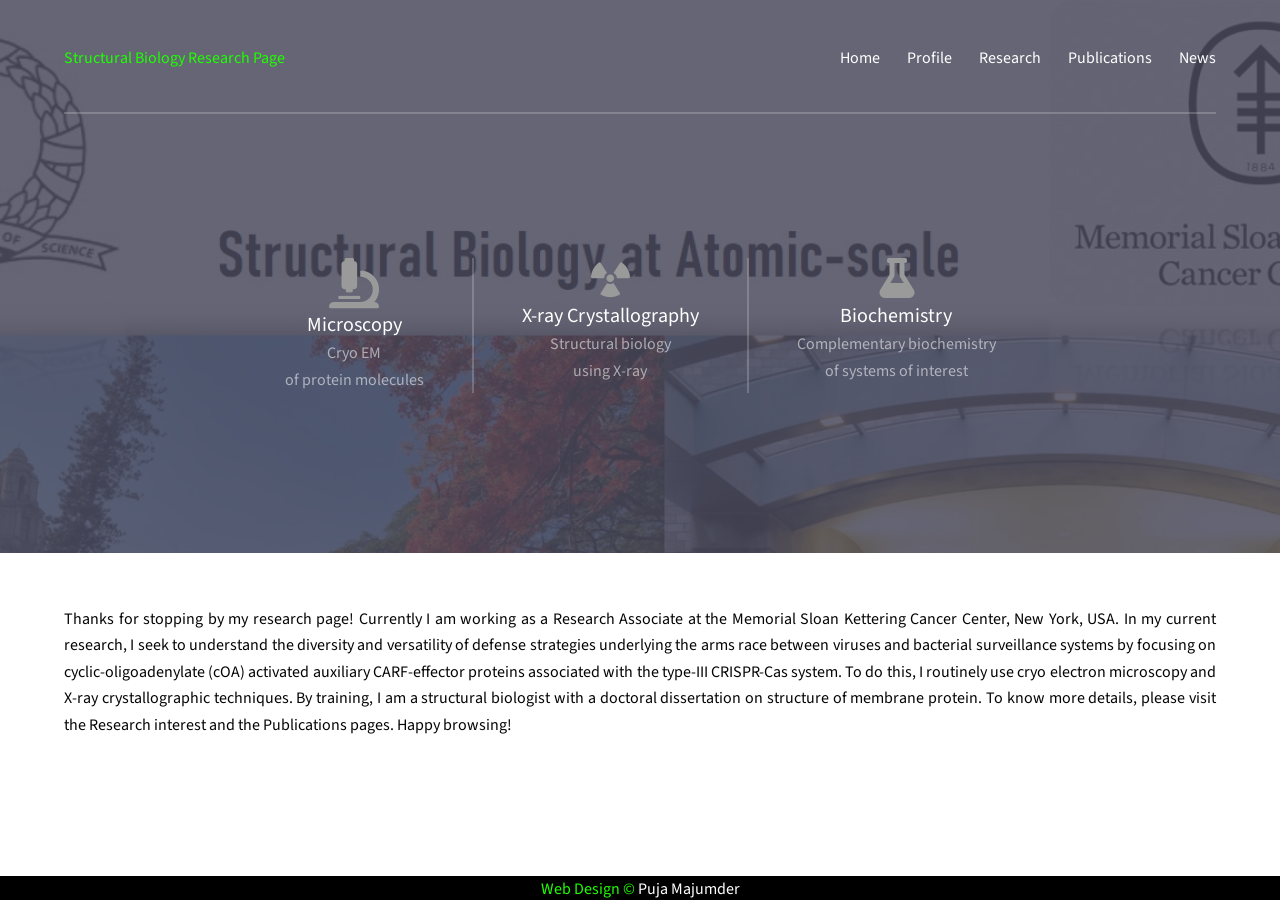
==== index.html @ 167d1e0f "homeUpdated" ====
<!DOCTYPE HTML>
<!--
	Puja's Research Page
	Designed by Puja Majumder from the 
	PROJECTION by Templated code 
-->
<html>
	<head>
		<title>Puja's Research Page</title>
		<meta charset="utf-8" />
		<meta name="viewport" content="width=device-width, initial-scale=1"/>
		<link rel="stylesheet" href="assets/css/main.css" />
		<link rel="stylesheet" href="https://use.fontawesome.com/releases/v5.8.1/css/all.css" integrity="sha384-50oBUHEmvpQ+1lW4y57PTFmhCaXp0ML5d60M1M7uH2+nqUivzIebhndOJK28anvf" crossorigin="anonymous"/>
	</head>
	<body>

		<!-- Header -->
			<header id="header">
				<div class="inner">
					<a href="index.html" class="logo"><span style="color:rgb(30, 255, 0)">Structural Biology Research Page</span></a>
					<nav id="nav">
						<a href="index.html">Home</a>
						<a href="Team.html">Profile</a>
						<a href="Research.html">Research</a>
						<a href="Publications.html">Publications</a>
						<a href="News.html">News</a>
					</nav>
					<a href="#navPanel" class="navPanelToggle"><span class="fa fa-bars"></span></a>
				</div>
			</header>

		<!-- Banner -->
			<section id="banner">
				<div class="inner">
					<header>
						<h1></h1>
					</header>

					<div class="flex ">

						<div>
							<span class="fas fa-microscope" style="font-size:50px"></span>
							<h3>Microscopy</h3>
							<p>Cryo EM <br>of protein molecules</br> </p>
						</div>

						<div>
							<span class="fas fa-radiation" style="font-size:40px"></span>
							<h3>X-ray Crystallography</h3>
							<p>Structural biology <br>using X-ray</br></p>
						</div>

						<div>
							<span class="fas fa-flask" style="font-size:40px"></span>
							<h3>Biochemistry</h3>
							<p>Complementary biochemistry<br>of systems of interest</br></p>
						</div>

					</div>
					
				</div>
			</section>
			<br>
			<br>





				<div class="inner">
					<header class="align-center">
						<p style="text-align:justify; color:rgba(0, 0, 0, 0.986)">Thanks for stopping by my research page! Currently I am working as a Research Associate at the Memorial Sloan Kettering Cancer Center, New York, USA. 
							In my current research, I seek to understand the diversity and versatility of defense strategies underlying the arms race between viruses and bacterial surveillance
							systems by focusing on cyclic-oligoadenylate (cOA) activated auxiliary CARF-effector proteins associated with the type-III CRISPR-Cas system. To do this, I routinely use cryo electron
							microscopy and X-ray crystallographic techniques. By training, I am a structural biologist with a doctoral dissertation on structure of membrane protein. To know more details, please
							visit the Research interest and the Publications pages. Happy browsing!
						</p>
					</header>
				</div>
				<br>
				<br>

		<!-- Footer -->
		<style>
			.footer {
			  position: fixed;
			  left: 0;
			  bottom: 0;
			  height: 1.5rem;
			  width: 100%;
			  background-color: black;
			  color: white;
			  text-align: center;
			}
			</style>
			
			<div class="footer">
				<div class="inner">
				  <p><span style="color:rgb(30, 255, 0)">Web Design <span>&#169;</span></span> Puja Majumder</p>
				</div>  
			</div> 
			</footer>	

		<!-- Scripts -->
			<script src="assets/js/jquery.min.js"></script>
			<script src="assets/js/skel.min.js"></script>
			<script src="assets/js/util.js"></script>
			<script src="assets/js/main.js"></script>

	</body>
</html>
---- assets/css/main.css ----
@charset "UTF-8";
@import url(font-awesome.min.css);
@import "https://fonts.googleapis.com/css?family=Source+Sans+Pro:300,400,600";

/*
	Projection by TEMPLATED
	templated.co @templatedco
	Released for free under the Creative Commons Attribution 3.0 license (templated.co/license)
*/

/* Reset */

	html, body, div, span, applet, object, iframe, h1, h2, h3, h4, h5, h6, p, blockquote, pre, a, abbr, acronym, address, big, cite, code, del, dfn, em, img, ins, kbd, q, s, samp, small, strike, strong, sub, sup, tt, var, b, u, i, center, dl, dt, dd, ol, ul, li, fieldset, form, label, legend, table, caption, tbody, tfoot, thead, tr, th, td, article, aside, canvas, details, embed, figure, figcaption, footer, header, hgroup, menu, nav, output, ruby, section, summary, time, mark, audio, video {
		margin: 0;
		padding: 0;
		border: 0;
		font-size: 100%;
		font: inherit;
		vertical-align: baseline;
	}

	article, aside, details, figcaption, figure, footer, header, hgroup, menu, nav, section {
		display: block;
	}

	body {
		line-height: 1;
	}

	ol, ul {
		list-style: none;
	}

	blockquote, q {
		quotes: none;
	}

	blockquote:before, blockquote:after, q:before, q:after {
		content: '';
		content: none;
	}

	table {
		border-collapse: collapse;
		border-spacing: 0;
	}

	body {
		-webkit-text-size-adjust: none;
	}

/* Box Model */

	*, *:before, *:after {
		-moz-box-sizing: border-box;
		-webkit-box-sizing: border-box;
		box-sizing: border-box;
	}

/* Containers */

	.container {
		margin-left: auto;
		margin-right: auto;
	}

	.container.\31 25\25 {
		width: 100%;
		max-width: 100em;
		min-width: 80em;
	}

	.container.\37 5\25 {
		width: 60em;
	}

	.container.\35 0\25 {
		width: 40em;
	}

	.container.\32 5\25 {
		width: 20em;
	}

	.container {
		width: 80em;
	}

	@media screen and (max-width: 1680px) {

		.container.\31 25\25 {
			width: 100%;
			max-width: 100em;
			min-width: 80em;
		}

		.container.\37 5\25 {
			width: 60em;
		}

		.container.\35 0\25 {
			width: 40em;
		}

		.container.\32 5\25 {
			width: 20em;
		}

		.container {
			width: 80em;
		}

	}

	@media screen and (max-width: 1280px) {

		.container.\31 25\25 {
			width: 100%;
			max-width: 81.25em;
			min-width: 65em;
		}

		.container.\37 5\25 {
			width: 48.75em;
		}

		.container.\35 0\25 {
			width: 32.5em;
		}

		.container.\32 5\25 {
			width: 16.25em;
		}

		.container {
			width: 65em;
		}

	}

	@media screen and (max-width: 980px) {

		.container.\31 25\25 {
			width: 100%;
			max-width: 112.5%;
			min-width: 90%;
		}

		.container.\37 5\25 {
			width: 67.5%;
		}

		.container.\35 0\25 {
			width: 45%;
		}

		.container.\32 5\25 {
			width: 22.5%;
		}

		.container {
			width: 90%;
		}

	}

	@media screen and (max-width: 736px) {

		.container.\31 25\25 {
			width: 100%;
			max-width: 112.5%;
			min-width: 90%;
		}

		.container.\37 5\25 {
			width: 67.5%;
		}

		.container.\35 0\25 {
			width: 45%;
		}

		.container.\32 5\25 {
			width: 22.5%;
		}

		.container {
			width: 90% !important;
		}

	}

	@media screen and (max-width: 480px) {

		.container.\31 25\25 {
			width: 100%;
			max-width: 112.5%;
			min-width: 90%;
		}

		.container.\37 5\25 {
			width: 67.5%;
		}

		.container.\35 0\25 {
			width: 45%;
		}

		.container.\32 5\25 {
			width: 22.5%;
		}

		.container {
			width: 90% !important;
		}

	}

/* Grid */

	.row {
		border-bottom: solid 1px transparent;
		-moz-box-sizing: border-box;
		-webkit-box-sizing: border-box;
		box-sizing: border-box;
	}

	.row > * {
		float: left;
		-moz-box-sizing: border-box;
		-webkit-box-sizing: border-box;
		box-sizing: border-box;
	}

	.row:after, .row:before {
		content: '';
		display: block;
		clear: both;
		height: 0;
	}

	.row.uniform > * > :first-child {
		margin-top: 0;
	}

	.row.uniform > * > :last-child {
		margin-bottom: 0;
	}

	.row.\30 \25 > * {
		padding: 0 0 0 0em;
	}

	.row.\30 \25 {
		margin: 0 0 -1px 0em;
	}

	.row.uniform.\30 \25 > * {
		padding: 0em 0 0 0em;
	}

	.row.uniform.\30 \25 {
		margin: 0em 0 -1px 0em;
	}

	.row > * {
		padding: 0 0 0 2em;
	}

	.row {
		margin: 0 0 -1px -2em;
	}

	.row.uniform > * {
		padding: 2em 0 0 2em;
	}

	.row.uniform {
		margin: -2em 0 -1px -2em;
	}

	.row.\32 00\25 > * {
		padding: 0 0 0 4em;
	}

	.row.\32 00\25 {
		margin: 0 0 -1px -4em;
	}

	.row.uniform.\32 00\25 > * {
		padding: 4em 0 0 4em;
	}

	.row.uniform.\32 00\25 {
		margin: -4em 0 -1px -4em;
	}

	.row.\31 50\25 > * {
		padding: 0 0 0 3em;
	}

	.row.\31 50\25 {
		margin: 0 0 -1px -3em;
	}

	.row.uniform.\31 50\25 > * {
		padding: 3em 0 0 3em;
	}

	.row.uniform.\31 50\25 {
		margin: -3em 0 -1px -3em;
	}

	.row.\35 0\25 > * {
		padding: 0 0 0 1em;
	}

	.row.\35 0\25 {
		margin: 0 0 -1px -1em;
	}

	.row.uniform.\35 0\25 > * {
		padding: 1em 0 0 1em;
	}

	.row.uniform.\35 0\25 {
		margin: -1em 0 -1px -1em;
	}

	.row.\32 5\25 > * {
		padding: 0 0 0 0.5em;
	}

	.row.\32 5\25 {
		margin: 0 0 -1px -0.5em;
	}

	.row.uniform.\32 5\25 > * {
		padding: 0.5em 0 0 0.5em;
	}

	.row.uniform.\32 5\25 {
		margin: -0.5em 0 -1px -0.5em;
	}

	.\31 2u, .\31 2u\24 {
		width: 100%;
		clear: none;
		margin-left: 0;
	}

	.\31 1u, .\31 1u\24 {
		width: 91.6666666667%;
		clear: none;
		margin-left: 0;
	}

	.\31 0u, .\31 0u\24 {
		width: 83.3333333333%;
		clear: none;
		margin-left: 0;
	}

	.\39 u, .\39 u\24 {
		width: 75%;
		clear: none;
		margin-left: 0;
	}

	.\38 u, .\38 u\24 {
		width: 66.6666666667%;
		clear: none;
		margin-left: 0;
	}

	.\37 u, .\37 u\24 {
		width: 58.3333333333%;
		clear: none;
		margin-left: 0;
	}

	.\36 u, .\36 u\24 {
		width: 50%;
		clear: none;
		margin-left: 0;
	}

	.\35 u, .\35 u\24 {
		width: 41.6666666667%;
		clear: none;
		margin-left: 0;
	}

	.\34 u, .\34 u\24 {
		width: 33.3333333333%;
		clear: none;
		margin-left: 0;
	}

	.\33 u, .\33 u\24 {
		width: 25%;
		clear: none;
		margin-left: 0;
	}

	.\32 u, .\32 u\24 {
		width: 16.6666666667%;
		clear: none;
		margin-left: 0;
	}

	.\31 u, .\31 u\24 {
		width: 8.3333333333%;
		clear: none;
		margin-left: 0;
	}

	.\31 2u\24 + *,
	.\31 1u\24 + *,
	.\31 0u\24 + *,
	.\39 u\24 + *,
	.\38 u\24 + *,
	.\37 u\24 + *,
	.\36 u\24 + *,
	.\35 u\24 + *,
	.\34 u\24 + *,
	.\33 u\24 + *,
	.\32 u\24 + *,
	.\31 u\24 + * {
		clear: left;
	}

	.\-11u {
		margin-left: 91.66667%;
	}

	.\-10u {
		margin-left: 83.33333%;
	}

	.\-9u {
		margin-left: 75%;
	}

	.\-8u {
		margin-left: 66.66667%;
	}

	.\-7u {
		margin-left: 58.33333%;
	}

	.\-6u {
		margin-left: 50%;
	}

	.\-5u {
		margin-left: 41.66667%;
	}

	.\-4u {
		margin-left: 33.33333%;
	}

	.\-3u {
		margin-left: 25%;
	}

	.\-2u {
		margin-left: 16.66667%;
	}

	.\-1u {
		margin-left: 8.33333%;
	}

	@media screen and (max-width: 1680px) {

		.row > * {
			padding: 0 0 0 2em;
		}

		.row {
			margin: 0 0 -1px -2em;
		}

		.row.uniform > * {
			padding: 2em 0 0 2em;
		}

		.row.uniform {
			margin: -2em 0 -1px -2em;
		}

		.row.\32 00\25 > * {
			padding: 0 0 0 4em;
		}

		.row.\32 00\25 {
			margin: 0 0 -1px -4em;
		}

		.row.uniform.\32 00\25 > * {
			padding: 4em 0 0 4em;
		}

		.row.uniform.\32 00\25 {
			margin: -4em 0 -1px -4em;
		}

		.row.\31 50\25 > * {
			padding: 0 0 0 3em;
		}

		.row.\31 50\25 {
			margin: 0 0 -1px -3em;
		}

		.row.uniform.\31 50\25 > * {
			padding: 3em 0 0 3em;
		}

		.row.uniform.\31 50\25 {
			margin: -3em 0 -1px -3em;
		}

		.row.\35 0\25 > * {
			padding: 0 0 0 1em;
		}

		.row.\35 0\25 {
			margin: 0 0 -1px -1em;
		}

		.row.uniform.\35 0\25 > * {
			padding: 1em 0 0 1em;
		}

		.row.uniform.\35 0\25 {
			margin: -1em 0 -1px -1em;
		}

		.row.\32 5\25 > * {
			padding: 0 0 0 0.5em;
		}

		.row.\32 5\25 {
			margin: 0 0 -1px -0.5em;
		}

		.row.uniform.\32 5\25 > * {
			padding: 0.5em 0 0 0.5em;
		}

		.row.uniform.\32 5\25 {
			margin: -0.5em 0 -1px -0.5em;
		}

		.\31 2u\28xlarge\29, .\31 2u\24\28xlarge\29 {
			width: 100%;
			clear: none;
			margin-left: 0;
		}

		.\31 1u\28xlarge\29, .\31 1u\24\28xlarge\29 {
			width: 91.6666666667%;
			clear: none;
			margin-left: 0;
		}

		.\31 0u\28xlarge\29, .\31 0u\24\28xlarge\29 {
			width: 83.3333333333%;
			clear: none;
			margin-left: 0;
		}

		.\39 u\28xlarge\29, .\39 u\24\28xlarge\29 {
			width: 75%;
			clear: none;
			margin-left: 0;
		}

		.\38 u\28xlarge\29, .\38 u\24\28xlarge\29 {
			width: 66.6666666667%;
			clear: none;
			margin-left: 0;
		}

		.\37 u\28xlarge\29, .\37 u\24\28xlarge\29 {
			width: 58.3333333333%;
			clear: none;
			margin-left: 0;
		}

		.\36 u\28xlarge\29, .\36 u\24\28xlarge\29 {
			width: 50%;
			clear: none;
			margin-left: 0;
		}

		.\35 u\28xlarge\29, .\35 u\24\28xlarge\29 {
			width: 41.6666666667%;
			clear: none;
			margin-left: 0;
		}

		.\34 u\28xlarge\29, .\34 u\24\28xlarge\29 {
			width: 33.3333333333%;
			clear: none;
			margin-left: 0;
		}

		.\33 u\28xlarge\29, .\33 u\24\28xlarge\29 {
			width: 25%;
			clear: none;
			margin-left: 0;
		}

		.\32 u\28xlarge\29, .\32 u\24\28xlarge\29 {
			width: 16.6666666667%;
			clear: none;
			margin-left: 0;
		}

		.\31 u\28xlarge\29, .\31 u\24\28xlarge\29 {
			width: 8.3333333333%;
			clear: none;
			margin-left: 0;
		}

		.\31 2u\24\28xlarge\29 + *,
		.\31 1u\24\28xlarge\29 + *,
		.\31 0u\24\28xlarge\29 + *,
		.\39 u\24\28xlarge\29 + *,
		.\38 u\24\28xlarge\29 + *,
		.\37 u\24\28xlarge\29 + *,
		.\36 u\24\28xlarge\29 + *,
		.\35 u\24\28xlarge\29 + *,
		.\34 u\24\28xlarge\29 + *,
		.\33 u\24\28xlarge\29 + *,
		.\32 u\24\28xlarge\29 + *,
		.\31 u\24\28xlarge\29 + * {
			clear: left;
		}

		.\-11u\28xlarge\29 {
			margin-left: 91.66667%;
		}

		.\-10u\28xlarge\29 {
			margin-left: 83.33333%;
		}

		.\-9u\28xlarge\29 {
			margin-left: 75%;
		}

		.\-8u\28xlarge\29 {
			margin-left: 66.66667%;
		}

		.\-7u\28xlarge\29 {
			margin-left: 58.33333%;
		}

		.\-6u\28xlarge\29 {
			margin-left: 50%;
		}

		.\-5u\28xlarge\29 {
			margin-left: 41.66667%;
		}

		.\-4u\28xlarge\29 {
			margin-left: 33.33333%;
		}

		.\-3u\28xlarge\29 {
			margin-left: 25%;
		}

		.\-2u\28xlarge\29 {
			margin-left: 16.66667%;
		}

		.\-1u\28xlarge\29 {
			margin-left: 8.33333%;
		}

	}

	@media screen and (max-width: 1280px) {

		.row > * {
			padding: 0 0 0 1.5em;
		}

		.row {
			margin: 0 0 -1px -1.5em;
		}

		.row.uniform > * {
			padding: 1.5em 0 0 1.5em;
		}

		.row.uniform {
			margin: -1.5em 0 -1px -1.5em;
		}

		.row.\32 00\25 > * {
			padding: 0 0 0 3em;
		}

		.row.\32 00\25 {
			margin: 0 0 -1px -3em;
		}

		.row.uniform.\32 00\25 > * {
			padding: 3em 0 0 3em;
		}

		.row.uniform.\32 00\25 {
			margin: -3em 0 -1px -3em;
		}

		.row.\31 50\25 > * {
			padding: 0 0 0 2.25em;
		}

		.row.\31 50\25 {
			margin: 0 0 -1px -2.25em;
		}

		.row.uniform.\31 50\25 > * {
			padding: 2.25em 0 0 2.25em;
		}

		.row.uniform.\31 50\25 {
			margin: -2.25em 0 -1px -2.25em;
		}

		.row.\35 0\25 > * {
			padding: 0 0 0 0.75em;
		}

		.row.\35 0\25 {
			margin: 0 0 -1px -0.75em;
		}

		.row.uniform.\35 0\25 > * {
			padding: 0.75em 0 0 0.75em;
		}

		.row.uniform.\35 0\25 {
			margin: -0.75em 0 -1px -0.75em;
		}

		.row.\32 5\25 > * {
			padding: 0 0 0 0.375em;
		}

		.row.\32 5\25 {
			margin: 0 0 -1px -0.375em;
		}

		.row.uniform.\32 5\25 > * {
			padding: 0.375em 0 0 0.375em;
		}

		.row.uniform.\32 5\25 {
			margin: -0.375em 0 -1px -0.375em;
		}

		.\31 2u\28large\29, .\31 2u\24\28large\29 {
			width: 100%;
			clear: none;
			margin-left: 0;
		}

		.\31 1u\28large\29, .\31 1u\24\28large\29 {
			width: 91.6666666667%;
			clear: none;
			margin-left: 0;
		}

		.\31 0u\28large\29, .\31 0u\24\28large\29 {
			width: 83.3333333333%;
			clear: none;
			margin-left: 0;
		}

		.\39 u\28large\29, .\39 u\24\28large\29 {
			width: 75%;
			clear: none;
			margin-left: 0;
		}

		.\38 u\28large\29, .\38 u\24\28large\29 {
			width: 66.6666666667%;
			clear: none;
			margin-left: 0;
		}

		.\37 u\28large\29, .\37 u\24\28large\29 {
			width: 58.3333333333%;
			clear: none;
			margin-left: 0;
		}

		.\36 u\28large\29, .\36 u\24\28large\29 {
			width: 50%;
			clear: none;
			margin-left: 0;
		}

		.\35 u\28large\29, .\35 u\24\28large\29 {
			width: 41.6666666667%;
			clear: none;
			margin-left: 0;
		}

		.\34 u\28large\29, .\34 u\24\28large\29 {
			width: 33.3333333333%;
			clear: none;
			margin-left: 0;
		}

		.\33 u\28large\29, .\33 u\24\28large\29 {
			width: 25%;
			clear: none;
			margin-left: 0;
		}

		.\32 u\28large\29, .\32 u\24\28large\29 {
			width: 16.6666666667%;
			clear: none;
			margin-left: 0;
		}

		.\31 u\28large\29, .\31 u\24\28large\29 {
			width: 8.3333333333%;
			clear: none;
			margin-left: 0;
		}

		.\31 2u\24\28large\29 + *,
		.\31 1u\24\28large\29 + *,
		.\31 0u\24\28large\29 + *,
		.\39 u\24\28large\29 + *,
		.\38 u\24\28large\29 + *,
		.\37 u\24\28large\29 + *,
		.\36 u\24\28large\29 + *,
		.\35 u\24\28large\29 + *,
		.\34 u\24\28large\29 + *,
		.\33 u\24\28large\29 + *,
		.\32 u\24\28large\29 + *,
		.\31 u\24\28large\29 + * {
			clear: left;
		}

		.\-11u\28large\29 {
			margin-left: 91.66667%;
		}

		.\-10u\28large\29 {
			margin-left: 83.33333%;
		}

		.\-9u\28large\29 {
			margin-left: 75%;
		}

		.\-8u\28large\29 {
			margin-left: 66.66667%;
		}

		.\-7u\28large\29 {
			margin-left: 58.33333%;
		}

		.\-6u\28large\29 {
			margin-left: 50%;
		}

		.\-5u\28large\29 {
			margin-left: 41.66667%;
		}

		.\-4u\28large\29 {
			margin-left: 33.33333%;
		}

		.\-3u\28large\29 {
			margin-left: 25%;
		}

		.\-2u\28large\29 {
			margin-left: 16.66667%;
		}

		.\-1u\28large\29 {
			margin-left: 8.33333%;
		}

	}

	@media screen and (max-width: 980px) {

		.row > * {
			padding: 0 0 0 1.5em;
		}

		.row {
			margin: 0 0 -1px -1.5em;
		}

		.row.uniform > * {
			padding: 1.5em 0 0 1.5em;
		}

		.row.uniform {
			margin: -1.5em 0 -1px -1.5em;
		}

		.row.\32 00\25 > * {
			padding: 0 0 0 3em;
		}

		.row.\32 00\25 {
			margin: 0 0 -1px -3em;
		}

		.row.uniform.\32 00\25 > * {
			padding: 3em 0 0 3em;
		}

		.row.uniform.\32 00\25 {
			margin: -3em 0 -1px -3em;
		}

		.row.\31 50\25 > * {
			padding: 0 0 0 2.25em;
		}

		.row.\31 50\25 {
			margin: 0 0 -1px -2.25em;
		}

		.row.uniform.\31 50\25 > * {
			padding: 2.25em 0 0 2.25em;
		}

		.row.uniform.\31 50\25 {
			margin: -2.25em 0 -1px -2.25em;
		}

		.row.\35 0\25 > * {
			padding: 0 0 0 0.75em;
		}

		.row.\35 0\25 {
			margin: 0 0 -1px -0.75em;
		}

		.row.uniform.\35 0\25 > * {
			padding: 0.75em 0 0 0.75em;
		}

		.row.uniform.\35 0\25 {
			margin: -0.75em 0 -1px -0.75em;
		}

		.row.\32 5\25 > * {
			padding: 0 0 0 0.375em;
		}

		.row.\32 5\25 {
			margin: 0 0 -1px -0.375em;
		}

		.row.uniform.\32 5\25 > * {
			padding: 0.375em 0 0 0.375em;
		}

		.row.uniform.\32 5\25 {
			margin: -0.375em 0 -1px -0.375em;
		}

		.\31 2u\28medium\29, .\31 2u\24\28medium\29 {
			width: 100%;
			clear: none;
			margin-left: 0;
		}

		.\31 1u\28medium\29, .\31 1u\24\28medium\29 {
			width: 91.6666666667%;
			clear: none;
			margin-left: 0;
		}

		.\31 0u\28medium\29, .\31 0u\24\28medium\29 {
			width: 83.3333333333%;
			clear: none;
			margin-left: 0;
		}

		.\39 u\28medium\29, .\39 u\24\28medium\29 {
			width: 75%;
			clear: none;
			margin-left: 0;
		}

		.\38 u\28medium\29, .\38 u\24\28medium\29 {
			width: 66.6666666667%;
			clear: none;
			margin-left: 0;
		}

		.\37 u\28medium\29, .\37 u\24\28medium\29 {
			width: 58.3333333333%;
			clear: none;
			margin-left: 0;
		}

		.\36 u\28medium\29, .\36 u\24\28medium\29 {
			width: 50%;
			clear: none;
			margin-left: 0;
		}

		.\35 u\28medium\29, .\35 u\24\28medium\29 {
			width: 41.6666666667%;
			clear: none;
			margin-left: 0;
		}

		.\34 u\28medium\29, .\34 u\24\28medium\29 {
			width: 33.3333333333%;
			clear: none;
			margin-left: 0;
		}

		.\33 u\28medium\29, .\33 u\24\28medium\29 {
			width: 25%;
			clear: none;
			margin-left: 0;
		}

		.\32 u\28medium\29, .\32 u\24\28medium\29 {
			width: 16.6666666667%;
			clear: none;
			margin-left: 0;
		}

		.\31 u\28medium\29, .\31 u\24\28medium\29 {
			width: 8.3333333333%;
			clear: none;
			margin-left: 0;
		}

		.\31 2u\24\28medium\29 + *,
		.\31 1u\24\28medium\29 + *,
		.\31 0u\24\28medium\29 + *,
		.\39 u\24\28medium\29 + *,
		.\38 u\24\28medium\29 + *,
		.\37 u\24\28medium\29 + *,
		.\36 u\24\28medium\29 + *,
		.\35 u\24\28medium\29 + *,
		.\34 u\24\28medium\29 + *,
		.\33 u\24\28medium\29 + *,
		.\32 u\24\28medium\29 + *,
		.\31 u\24\28medium\29 + * {
			clear: left;
		}

		.\-11u\28medium\29 {
			margin-left: 91.66667%;
		}

		.\-10u\28medium\29 {
			margin-left: 83.33333%;
		}

		.\-9u\28medium\29 {
			margin-left: 75%;
		}

		.\-8u\28medium\29 {
			margin-left: 66.66667%;
		}

		.\-7u\28medium\29 {
			margin-left: 58.33333%;
		}

		.\-6u\28medium\29 {
			margin-left: 50%;
		}

		.\-5u\28medium\29 {
			margin-left: 41.66667%;
		}

		.\-4u\28medium\29 {
			margin-left: 33.33333%;
		}

		.\-3u\28medium\29 {
			margin-left: 25%;
		}

		.\-2u\28medium\29 {
			margin-left: 16.66667%;
		}

		.\-1u\28medium\29 {
			margin-left: 8.33333%;
		}

	}

	@media screen and (max-width: 736px) {

		.row > * {
			padding: 0 0 0 1.25em;
		}

		.row {
			margin: 0 0 -1px -1.25em;
		}

		.row.uniform > * {
			padding: 1.25em 0 0 1.25em;
		}

		.row.uniform {
			margin: -1.25em 0 -1px -1.25em;
		}

		.row.\32 00\25 > * {
			padding: 0 0 0 2.5em;
		}

		.row.\32 00\25 {
			margin: 0 0 -1px -2.5em;
		}

		.row.uniform.\32 00\25 > * {
			padding: 2.5em 0 0 2.5em;
		}

		.row.uniform.\32 00\25 {
			margin: -2.5em 0 -1px -2.5em;
		}

		.row.\31 50\25 > * {
			padding: 0 0 0 1.875em;
		}

		.row.\31 50\25 {
			margin: 0 0 -1px -1.875em;
		}

		.row.uniform.\31 50\25 > * {
			padding: 1.875em 0 0 1.875em;
		}

		.row.uniform.\31 50\25 {
			margin: -1.875em 0 -1px -1.875em;
		}

		.row.\35 0\25 > * {
			padding: 0 0 0 0.625em;
		}

		.row.\35 0\25 {
			margin: 0 0 -1px -0.625em;
		}

		.row.uniform.\35 0\25 > * {
			padding: 0.625em 0 0 0.625em;
		}

		.row.uniform.\35 0\25 {
			margin: -0.625em 0 -1px -0.625em;
		}

		.row.\32 5\25 > * {
			padding: 0 0 0 0.3125em;
		}

		.row.\32 5\25 {
			margin: 0 0 -1px -0.3125em;
		}

		.row.uniform.\32 5\25 > * {
			padding: 0.3125em 0 0 0.3125em;
		}

		.row.uniform.\32 5\25 {
			margin: -0.3125em 0 -1px -0.3125em;
		}

		.\31 2u\28small\29, .\31 2u\24\28small\29 {
			width: 100%;
			clear: none;
			margin-left: 0;
		}

		.\31 1u\28small\29, .\31 1u\24\28small\29 {
			width: 91.6666666667%;
			clear: none;
			margin-left: 0;
		}

		.\31 0u\28small\29, .\31 0u\24\28small\29 {
			width: 83.3333333333%;
			clear: none;
			margin-left: 0;
		}

		.\39 u\28small\29, .\39 u\24\28small\29 {
			width: 75%;
			clear: none;
			margin-left: 0;
		}

		.\38 u\28small\29, .\38 u\24\28small\29 {
			width: 66.6666666667%;
			clear: none;
			margin-left: 0;
		}

		.\37 u\28small\29, .\37 u\24\28small\29 {
			width: 58.3333333333%;
			clear: none;
			margin-left: 0;
		}

		.\36 u\28small\29, .\36 u\24\28small\29 {
			width: 50%;
			clear: none;
			margin-left: 0;
		}

		.\35 u\28small\29, .\35 u\24\28small\29 {
			width: 41.6666666667%;
			clear: none;
			margin-left: 0;
		}

		.\34 u\28small\29, .\34 u\24\28small\29 {
			width: 33.3333333333%;
			clear: none;
			margin-left: 0;
		}

		.\33 u\28small\29, .\33 u\24\28small\29 {
			width: 25%;
			clear: none;
			margin-left: 0;
		}

		.\32 u\28small\29, .\32 u\24\28small\29 {
			width: 16.6666666667%;
			clear: none;
			margin-left: 0;
		}

		.\31 u\28small\29, .\31 u\24\28small\29 {
			width: 8.3333333333%;
			clear: none;
			margin-left: 0;
		}

		.\31 2u\24\28small\29 + *,
		.\31 1u\24\28small\29 + *,
		.\31 0u\24\28small\29 + *,
		.\39 u\24\28small\29 + *,
		.\38 u\24\28small\29 + *,
		.\37 u\24\28small\29 + *,
		.\36 u\24\28small\29 + *,
		.\35 u\24\28small\29 + *,
		.\34 u\24\28small\29 + *,
		.\33 u\24\28small\29 + *,
		.\32 u\24\28small\29 + *,
		.\31 u\24\28small\29 + * {
			clear: left;
		}

		.\-11u\28small\29 {
			margin-left: 91.66667%;
		}

		.\-10u\28small\29 {
			margin-left: 83.33333%;
		}

		.\-9u\28small\29 {
			margin-left: 75%;
		}

		.\-8u\28small\29 {
			margin-left: 66.66667%;
		}

		.\-7u\28small\29 {
			margin-left: 58.33333%;
		}

		.\-6u\28small\29 {
			margin-left: 50%;
		}

		.\-5u\28small\29 {
			margin-left: 41.66667%;
		}

		.\-4u\28small\29 {
			margin-left: 33.33333%;
		}

		.\-3u\28small\29 {
			margin-left: 25%;
		}

		.\-2u\28small\29 {
			margin-left: 16.66667%;
		}

		.\-1u\28small\29 {
			margin-left: 8.33333%;
		}

	}

	@media screen and (max-width: 480px) {

		.row > * {
			padding: 0 0 0 1.25em;
		}

		.row {
			margin: 0 0 -1px -1.25em;
		}

		.row.uniform > * {
			padding: 1.25em 0 0 1.25em;
		}

		.row.uniform {
			margin: -1.25em 0 -1px -1.25em;
		}

		.row.\32 00\25 > * {
			padding: 0 0 0 2.5em;
		}

		.row.\32 00\25 {
			margin: 0 0 -1px -2.5em;
		}

		.row.uniform.\32 00\25 > * {
			padding: 2.5em 0 0 2.5em;
		}

		.row.uniform.\32 00\25 {
			margin: -2.5em 0 -1px -2.5em;
		}

		.row.\31 50\25 > * {
			padding: 0 0 0 1.875em;
		}

		.row.\31 50\25 {
			margin: 0 0 -1px -1.875em;
		}

		.row.uniform.\31 50\25 > * {
			padding: 1.875em 0 0 1.875em;
		}

		.row.uniform.\31 50\25 {
			margin: -1.875em 0 -1px -1.875em;
		}

		.row.\35 0\25 > * {
			padding: 0 0 0 0.625em;
		}

		.row.\35 0\25 {
			margin: 0 0 -1px -0.625em;
		}

		.row.uniform.\35 0\25 > * {
			padding: 0.625em 0 0 0.625em;
		}

		.row.uniform.\35 0\25 {
			margin: -0.625em 0 -1px -0.625em;
		}

		.row.\32 5\25 > * {
			padding: 0 0 0 0.3125em;
		}

		.row.\32 5\25 {
			margin: 0 0 -1px -0.3125em;
		}

		.row.uniform.\32 5\25 > * {
			padding: 0.3125em 0 0 0.3125em;
		}

		.row.uniform.\32 5\25 {
			margin: -0.3125em 0 -1px -0.3125em;
		}

		.\31 2u\28xsmall\29, .\31 2u\24\28xsmall\29 {
			width: 100%;
			clear: none;
			margin-left: 0;
		}

		.\31 1u\28xsmall\29, .\31 1u\24\28xsmall\29 {
			width: 91.6666666667%;
			clear: none;
			margin-left: 0;
		}

		.\31 0u\28xsmall\29, .\31 0u\24\28xsmall\29 {
			width: 83.3333333333%;
			clear: none;
			margin-left: 0;
		}

		.\39 u\28xsmall\29, .\39 u\24\28xsmall\29 {
			width: 75%;
			clear: none;
			margin-left: 0;
		}

		.\38 u\28xsmall\29, .\38 u\24\28xsmall\29 {
			width: 66.6666666667%;
			clear: none;
			margin-left: 0;
		}

		.\37 u\28xsmall\29, .\37 u\24\28xsmall\29 {
			width: 58.3333333333%;
			clear: none;
			margin-left: 0;
		}

		.\36 u\28xsmall\29, .\36 u\24\28xsmall\29 {
			width: 50%;
			clear: none;
			margin-left: 0;
		}

		.\35 u\28xsmall\29, .\35 u\24\28xsmall\29 {
			width: 41.6666666667%;
			clear: none;
			margin-left: 0;
		}

		.\34 u\28xsmall\29, .\34 u\24\28xsmall\29 {
			width: 33.3333333333%;
			clear: none;
			margin-left: 0;
		}

		.\33 u\28xsmall\29, .\33 u\24\28xsmall\29 {
			width: 25%;
			clear: none;
			margin-left: 0;
		}

		.\32 u\28xsmall\29, .\32 u\24\28xsmall\29 {
			width: 16.6666666667%;
			clear: none;
			margin-left: 0;
		}

		.\31 u\28xsmall\29, .\31 u\24\28xsmall\29 {
			width: 8.3333333333%;
			clear: none;
			margin-left: 0;
		}

		.\31 2u\24\28xsmall\29 + *,
		.\31 1u\24\28xsmall\29 + *,
		.\31 0u\24\28xsmall\29 + *,
		.\39 u\24\28xsmall\29 + *,
		.\38 u\24\28xsmall\29 + *,
		.\37 u\24\28xsmall\29 + *,
		.\36 u\24\28xsmall\29 + *,
		.\35 u\24\28xsmall\29 + *,
		.\34 u\24\28xsmall\29 + *,
		.\33 u\24\28xsmall\29 + *,
		.\32 u\24\28xsmall\29 + *,
		.\31 u\24\28xsmall\29 + * {
			clear: left;
		}

		.\-11u\28xsmall\29 {
			margin-left: 91.66667%;
		}

		.\-10u\28xsmall\29 {
			margin-left: 83.33333%;
		}

		.\-9u\28xsmall\29 {
			margin-left: 75%;
		}

		.\-8u\28xsmall\29 {
			margin-left: 66.66667%;
		}

		.\-7u\28xsmall\29 {
			margin-left: 58.33333%;
		}

		.\-6u\28xsmall\29 {
			margin-left: 50%;
		}

		.\-5u\28xsmall\29 {
			margin-left: 41.66667%;
		}

		.\-4u\28xsmall\29 {
			margin-left: 33.33333%;
		}

		.\-3u\28xsmall\29 {
			margin-left: 25%;
		}

		.\-2u\28xsmall\29 {
			margin-left: 16.66667%;
		}

		.\-1u\28xsmall\29 {
			margin-left: 8.33333%;
		}

	}

/* Basic */

	@-ms-viewport {
		width: device-width;
	}

	body {
		-ms-overflow-style: scrollbar;
	}

	@media screen and (max-width: 480px) {

		html, body {
			min-width: 320px;
		}

	}

	body {
		background: #fff;
	}

		body.is-loading *, body.is-loading *:before, body.is-loading *:after {
			-moz-animation: none !important;
			-webkit-animation: none !important;
			-ms-animation: none !important;
			animation: none !important;
			-moz-transition: none !important;
			-webkit-transition: none !important;
			-ms-transition: none !important;
			transition: none !important;
		}

/* Type */

	body, input, select, textarea {
		color: #9a9a9a;
		font-family: "Source Sans Pro", Arial, Helvetica, sans-serif;
		font-size: 14pt;
		font-weight: 400;
		line-height: 1.65;
	}

		@media screen and (max-width: 1680px) {

			body, input, select, textarea {
				font-size: 12pt;
			}

		}

		@media screen and (max-width: 1280px) {

			body, input, select, textarea {
				font-size: 12pt;
			}

		}

		@media screen and (max-width: 980px) {

			body, input, select, textarea {
				font-size: 12pt;
			}

		}

		@media screen and (max-width: 736px) {

			body, input, select, textarea {
				font-size: 12pt;
			}

		}

		@media screen and (max-width: 480px) {

			body, input, select, textarea {
				font-size: 12pt;
			}

		}

	a {
		color: #6cc091;
		text-decoration: underline;
	}

		a:hover {
			text-decoration: none;
		}

	strong, b {
		color: #555;
		font-weight: 600;
	}

	em, i {
		font-style: italic;
	}

	p {
		margin: 0 0 2em 0;
	}

	h1, h2, h3, h4, h5, h6 {
		color: #555;
		font-weight: 400;
		line-height: 1.5;
		margin: 0 0 1em 0;
	}

		h1 a, h2 a, h3 a, h4 a, h5 a, h6 a {
			color: inherit;
			text-decoration: none;
		}

	h2 {
		font-size: 1.85em;
		font-weight: 300;
	}

	h3 {
		font-size: 1.75em;
	}

		@media screen and (max-width: 480px) {

			h3 {
				font-size: 1.25em;
			}

		}

	h4 {
		font-size: 1.5em;
	}

	h5 {
		font-size: 0.9em;
	}

	h6 {
		font-size: 0.7em;
	}

	sub {
		font-size: 0.8em;
		position: relative;
		top: 0.5em;
	}

	sup {
		font-size: 0.8em;
		position: relative;
		top: -0.5em;
	}

	blockquote {
		border-left: solid 4px #dbdbdb;
		font-style: italic;
		margin: 0 0 2em 0;
		padding: 0.5em 0 0.5em 2em;
	}

	code {
		background: rgba(144, 144, 144, 0.075);
		border-radius: 0;
		border: solid 1px #dbdbdb;
		font-family: "Courier New", monospace;
		font-size: 0.9em;
		margin: 0 0.25em;
		padding: 0.25em 0.65em;
	}

	pre {
		-webkit-overflow-scrolling: touch;
		font-family: "Courier New", monospace;
		font-size: 0.9em;
		margin: 0 0 2em 0;
	}

		pre code {
			display: block;
			line-height: 1.75;
			padding: 1em 1.5em;
			overflow-x: auto;
		}

	hr {
		border: 0;
		border-bottom: solid 1px #dbdbdb;
		margin: 2em 0;
	}

		hr.major {
			margin: 3em 0;
		}

	.align-left {
		text-align: left;
	}

	.align-center {
		text-align: center;
	}

	.align-right {
		text-align: right;
	}

	.inner {
		max-width: 75em;
		margin: 0 auto;
	}

		@media screen and (max-width: 1280px) {

			.inner {
				max-width: 90%;
			}

		}

		@media screen and (max-width: 480px) {

			.inner {
				max-width: 90%;
			}

		}

/* Section/Article */

	section.special, article.special {
		text-align: center;
	}

		section.special article, article.special article {
			text-align: left;
		}

	section.wrapper, article.wrapper {
		padding: 6em 0;
	}

		section.wrapper header, article.wrapper header {
			margin-bottom: 4em;
		}

			section.wrapper header h2, article.wrapper header h2 {
				font-size: 2.75em;
				margin: 0 0 .5em 0;
			}

			section.wrapper header p, article.wrapper header p {
				font-size: 1em;
			}

		section.wrapper article header, article.wrapper article header {
			margin: 0;
		}

		@media screen and (max-width: 980px) {

			section.wrapper, article.wrapper {
				padding: 4em 0;
			}

		}

		@media screen and (max-width: 736px) {

			section.wrapper, article.wrapper {
				padding: 3em 0;
			}

				section.wrapper header, article.wrapper header {
					margin-bottom: 2em;
				}

					section.wrapper header h2, article.wrapper header h2 {
						font-size: 2em;
					}

					section.wrapper header p, article.wrapper header p {
						font-size: .9em;
					}

		}

		@media screen and (max-width: 480px) {

			section.wrapper article, article.wrapper article {
				text-align: center;
			}

		}

	header p {
		color: #bbb;
		position: relative;
		margin: 0 0 1.5em 0;
	}

	header h2 + p {
		font-size: 1.25em;
		margin-top: -1em;
	}

	header h3 + p {
		font-size: 1.1em;
		margin-top: -0.8em;
	}

	header h4 + p,
	header h5 + p,
	header h6 + p {
		font-size: 0.9em;
		margin-top: -0.6em;
	}

/* Flex */

	.flex {
		display: -ms-flexbox;
		-ms-flex-wrap: wrap;
		-ms-flex-pack: justify;
		-moz-justify-content: space-between;
		-webkit-justify-content: space-between;
		-ms-justify-content: space-between;
		justify-content: space-between;
		display: -moz-flex;
		display: -webkit-flex;
		display: -ms-flex;
		display: flex;
		-moz-flex-wrap: wrap;
		-webkit-flex-wrap: wrap;
		-ms-flex-wrap: wrap;
		flex-wrap: wrap;
		width: 100%;
	}

		.flex.flex-2 {
			-moz-justify-content: space-between;
			-webkit-justify-content: space-between;
			-ms-justify-content: space-between;
			justify-content: space-between;
		}

			.flex.flex-2 article {
				width: 50%;
			}

		@media screen and (max-width: 980px) {

			.flex.flex-2 article {
				width: 100%;
				margin-bottom: 3em;
			}

				.flex.flex-2 article:last-child {
					margin-bottom: 0;
				}

		}

		@media screen and (max-width: 480px) {

			.flex.flex-2 br {
				display: none;
			}

		}

/* Form */

	form {
		margin: 0 0 2em 0;
	}

		form .field {
			margin-bottom: 1.5em;
		}

			form .field.half {
				display: inline-block;
				width: 48%;
			}

				form .field.half.first {
					margin-right: 3%;
				}

		@media screen and (max-width: 980px) {

			form .field.half {
				display: block;
				width: 100%;
			}

				form .field.half.first {
					margin-right: 0;
				}

		}

	label {
		color: #555;
		display: block;
		font-size: 0.9em;
		font-weight: 600;
		margin: 0 0 1em 0;
	}

	input[type="text"],
	input[type="password"],
	input[type="email"],
	input[type="tel"],
	select,
	textarea {
		-moz-appearance: none;
		-webkit-appearance: none;
		-ms-appearance: none;
		appearance: none;
		background: #6cc091;
		border-radius: 10px;
		border: none;
		border: solid 2px #8dcca9;
		color: #fff;
		display: block;
		outline: 0;
		padding: 0 1em;
		text-decoration: none;
		width: 100%;
	}

		input[type="text"]:invalid,
		input[type="password"]:invalid,
		input[type="email"]:invalid,
		input[type="tel"]:invalid,
		select:invalid,
		textarea:invalid {
			box-shadow: none;
		}

		input[type="text"]:focus,
		input[type="password"]:focus,
		input[type="email"]:focus,
		input[type="tel"]:focus,
		select:focus,
		textarea:focus {
			border-color: #4bae77;
			box-shadow: 0 0 0 1px #4bae77;
		}

	.select-wrapper {
		text-decoration: none;
		display: block;
		position: relative;
	}

		.select-wrapper:before {
			content: "";
			-moz-osx-font-smoothing: grayscale;
			-webkit-font-smoothing: antialiased;
			font-family: FontAwesome;
			font-style: normal;
			font-weight: normal;
			text-transform: none !important;
		}

		.select-wrapper:before {
			color: #fff;
			display: block;
			height: 2.75em;
			line-height: 2.75em;
			pointer-events: none;
			position: absolute;
			right: 0;
			text-align: center;
			top: 0;
			width: 2.75em;
		}

		.select-wrapper select::-ms-expand {
			display: none;
		}

	input[type="text"],
	input[type="password"],
	input[type="email"],
	select {
		height: 2.75em;
	}

	textarea {
		padding: 0.75em 1em;
	}

	input[type="checkbox"],
	input[type="radio"] {
		-moz-appearance: none;
		-webkit-appearance: none;
		-ms-appearance: none;
		appearance: none;
		display: block;
		float: left;
		margin-right: -2em;
		opacity: 0;
		width: 1em;
		z-index: -1;
	}

		input[type="checkbox"] + label,
		input[type="radio"] + label {
			text-decoration: none;
			color: #9a9a9a;
			cursor: pointer;
			display: inline-block;
			font-size: 1em;
			font-weight: 400;
			padding-left: 2.4em;
			padding-right: 0.75em;
			position: relative;
		}

			input[type="checkbox"] + label:before,
			input[type="radio"] + label:before {
				-moz-osx-font-smoothing: grayscale;
				-webkit-font-smoothing: antialiased;
				font-family: FontAwesome;
				font-style: normal;
				font-weight: normal;
				text-transform: none !important;
			}

			input[type="checkbox"] + label:before,
			input[type="radio"] + label:before {
				background: rgba(144, 144, 144, 0.075);
				border-radius: 0;
				border: solid 1px #8dcca9;
				content: '';
				display: inline-block;
				height: 1.65em;
				left: 0;
				line-height: 1.58125em;
				position: absolute;
				text-align: center;
				top: 0;
				width: 1.65em;
			}

		input[type="checkbox"]:checked + label:before,
		input[type="radio"]:checked + label:before {
			background: #6cc091;
			border-color: #6cc091;
			color: #ffffff;
			content: '\f00c';
		}

		input[type="checkbox"]:focus + label:before,
		input[type="radio"]:focus + label:before {
			border-color: #6cc091;
			box-shadow: 0 0 0 1px #6cc091;
		}

	input[type="checkbox"] + label:before {
		border-radius: 0;
	}

	input[type="radio"] + label:before {
		border-radius: 100%;
	}

	::-webkit-input-placeholder {
		color: #c4e5d3 !important;
		opacity: 1.0;
	}

	:-moz-placeholder {
		color: #c4e5d3 !important;
		opacity: 1.0;
	}

	::-moz-placeholder {
		color: #c4e5d3 !important;
		opacity: 1.0;
	}

	:-ms-input-placeholder {
		color: #c4e5d3 !important;
		opacity: 1.0;
	}

	.formerize-placeholder {
		color: #c4e5d3 !important;
		opacity: 1.0;
	}

/* Box */

	.box {
		border: solid 1px #dbdbdb;
		margin-bottom: 2em;
		padding: 1.5em;
	}

		.box > :last-child,
		.box > :last-child > :last-child,
		.box > :last-child > :last-child > :last-child {
			margin-bottom: 0;
		}

		.box.alt {
			border: 0;
			border-radius: 0;
			padding: 0;
		}

		.box.person {
			border: solid 1px #8dcca9;
			padding: 3em 1.5em;
		}

			.box.person h3 {
				margin: 0;
			}

			.box.person .image {
				margin-bottom: 1em;
			}

				.box.person .image img {
					max-width: 100%;
				}

/* Icon */

	.icon {
		text-decoration: none;
		border-bottom: none;
		position: relative;
	}

		.icon:before {
			-moz-osx-font-smoothing: grayscale;
			-webkit-font-smoothing: antialiased;
			font-family: FontAwesome;
			font-style: normal;
			font-weight: normal;
			text-transform: none !important;
		}

		.icon > .label {
			display: none;
		}

/* Image */

	.image {
		border-radius: 0;
		border: 0;
		display: inline-block;
		position: relative;
	}

		.image img {
			border-radius: 0;
			display: block;
		}

		.image.left, .image.right {
			max-width: 40%;
		}

			.image.left img, .image.right img {
				width: 100%;
			}

		.image.round img {
			border-radius: 100%;
		}

		.image.left {
			float: left;
			padding: 0 1.5em 1em 0;
			top: 0.25em;
		}

		.image.right {
			float: right;
			padding: 0 0 1em 1.5em;
			top: 0.25em;
		}

		.image.fit {
			display: block;
			margin: 0 0 2em 0;
			width: 100%;
		}

			.image.fit img {
				width: 100%;
			}

		.image.main {
			display: block;
			margin: 0 0 3em 0;
			width: 100%;
		}

			.image.main img {
				width: 100%;
			}

/* List */

	ol {
		list-style: decimal;
		margin: 0 0 2em 0;
		padding-left: 1.25em;
	}

		ol li {
			padding-left: 0.25em;
		}

	ul {
		list-style: disc;
		margin: 0 0 2em 0;
		padding-left: 1em;
	}

		ul li {
			padding-left: 0.5em;
		}

		ul.alt {
			list-style: none;
			padding-left: 0;
		}

			ul.alt li {
				border-top: solid 1px #dbdbdb;
				padding: 0.5em 0;
			}

				ul.alt li:first-child {
					border-top: 0;
					padding-top: 0;
				}

			ul.alt.dark li {
				border-top: solid 1px rgba(0, 0, 0, 0.25);
			}

		ul.icons {
			cursor: default;
			list-style: none;
			padding-left: 0;
		}

			ul.icons li {
				display: inline-block;
				padding: 0 1em 0 0;
			}

				ul.icons li:last-child {
					padding-right: 0;
				}

				ul.icons li .icon:before {
					font-size: 2em;
				}

		ul.actions {
			cursor: default;
			list-style: none;
			padding-left: 0;
		}

			ul.actions li {
				display: inline-block;
				padding: 0 1em 0 0;
				vertical-align: middle;
			}

				ul.actions li:last-child {
					padding-right: 0;
				}

			ul.actions.small li {
				padding: 0 0.5em 0 0;
			}

			ul.actions.vertical li {
				display: block;
				padding: 1em 0 0 0;
			}

				ul.actions.vertical li:first-child {
					padding-top: 0;
				}

				ul.actions.vertical li > * {
					margin-bottom: 0;
				}

			ul.actions.vertical.small li {
				padding: 0.5em 0 0 0;
			}

				ul.actions.vertical.small li:first-child {
					padding-top: 0;
				}

			ul.actions.fit {
				display: table;
				margin-left: -1em;
				padding: 0;
				table-layout: fixed;
				width: calc(100% + 1em);
			}

				ul.actions.fit li {
					display: table-cell;
					padding: 0 0 0 1em;
				}

					ul.actions.fit li > * {
						margin-bottom: 0;
					}

				ul.actions.fit.small {
					margin-left: -0.5em;
					width: calc(100% + 0.5em);
				}

					ul.actions.fit.small li {
						padding: 0 0 0 0.5em;
					}

			@media screen and (max-width: 480px) {

				ul.actions {
					margin: 0 0 2em 0;
				}

					ul.actions li {
						padding: 1em 0 0 0;
						display: block;
						text-align: center;
						width: 100%;
					}

						ul.actions li:first-child {
							padding-top: 0;
						}

						ul.actions li > * {
							width: 100%;
							margin: 0 !important;
						}

							ul.actions li > *.icon:before {
								margin-left: -2em;
							}

					ul.actions.small li {
						padding: 0.5em 0 0 0;
					}

						ul.actions.small li:first-child {
							padding-top: 0;
						}

			}

	dl {
		margin: 0 0 2em 0;
	}

		dl dt {
			display: block;
			font-weight: 600;
			margin: 0 0 1em 0;
		}

		dl dd {
			margin-left: 2em;
		}

/* Table */

	.table-wrapper {
		-webkit-overflow-scrolling: touch;
		overflow-x: auto;
	}

	table {
		margin: 0 0 2em 0;
		width: 100%;
	}

		table tbody tr {
			border: solid 1px #dbdbdb;
			border-left: 0;
			border-right: 0;
		}

			table tbody tr:nth-child(2n + 1) {
				background-color: rgba(144, 144, 144, 0.075);
			}

		table td {
			padding: 0.75em 0.75em;
		}

		table th {
			color: #555;
			font-size: 0.9em;
			font-weight: 600;
			padding: 0 0.75em 0.75em 0.75em;
			text-align: left;
		}

		table thead {
			border-bottom: solid 2px #dbdbdb;
		}

		table tfoot {
			border-top: solid 2px #dbdbdb;
		}

		table.alt {
			border-collapse: separate;
		}

			table.alt tbody tr td {
				border: solid 1px #dbdbdb;
				border-left-width: 0;
				border-top-width: 0;
			}

				table.alt tbody tr td:first-child {
					border-left-width: 1px;
				}

			table.alt tbody tr:first-child td {
				border-top-width: 1px;
			}

			table.alt thead {
				border-bottom: 0;
			}

			table.alt tfoot {
				border-top: 0;
			}

/* Button */

	input[type="submit"],
	input[type="reset"],
	input[type="button"],
	button,
	.button {
		-moz-appearance: none;
		-webkit-appearance: none;
		-ms-appearance: none;
		appearance: none;
		-moz-transition: background-color 0.2s ease-in-out, color 0.2s ease-in-out;
		-webkit-transition: background-color 0.2s ease-in-out, color 0.2s ease-in-out;
		-ms-transition: background-color 0.2s ease-in-out, color 0.2s ease-in-out;
		transition: background-color 0.2s ease-in-out, color 0.2s ease-in-out;
		background-color: transparent;
		box-shadow: inset 0 0 0 3px #6cc091;
		color: #6cc091 !important;
		border-radius: 30px;
		border: 0;
		cursor: pointer;
		display: inline-block;
		font-size: .75em;
		font-weight: 400;
		height: 3.75em;
		line-height: 3.85em;
		letter-spacing: 2px;
		padding: 0 4em;
		text-align: center;
		text-decoration: none;
		text-transform: uppercase;
		white-space: nowrap;
	}

		input[type="submit"]:hover,
		input[type="reset"]:hover,
		input[type="button"]:hover,
		button:hover,
		.button:hover {
			background-color: rgba(108, 192, 145, 0.15);
		}

		input[type="submit"]:active,
		input[type="reset"]:active,
		input[type="button"]:active,
		button:active,
		.button:active {
			background-color: rgba(108, 192, 145, 0.15);
		}

		input[type="submit"].icon,
		input[type="reset"].icon,
		input[type="button"].icon,
		button.icon,
		.button.icon {
			padding-left: 1.35em;
		}

			input[type="submit"].icon:before,
			input[type="reset"].icon:before,
			input[type="button"].icon:before,
			button.icon:before,
			.button.icon:before {
				margin-right: 0.5em;
			}

		input[type="submit"].fit,
		input[type="reset"].fit,
		input[type="button"].fit,
		button.fit,
		.button.fit {
			display: block;
			margin: 0 0 1em 0;
			width: 100%;
		}

		input[type="submit"].small,
		input[type="reset"].small,
		input[type="button"].small,
		button.small,
		.button.small {
			font-size: 0.8em;
		}

		input[type="submit"].big,
		input[type="reset"].big,
		input[type="button"].big,
		button.big,
		.button.big {
			font-size: 1.35em;
		}

		input[type="submit"].alt,
		input[type="reset"].alt,
		input[type="button"].alt,
		button.alt,
		.button.alt {
			background-color: transparent;
			box-shadow: inset 0 0 0 3px #FFF;
			color: #fff !important;
		}

			input[type="submit"].alt:hover,
			input[type="reset"].alt:hover,
			input[type="button"].alt:hover,
			button.alt:hover,
			.button.alt:hover {
				background-color: #7ec89e;
			}

			input[type="submit"].alt:active,
			input[type="reset"].alt:active,
			input[type="button"].alt:active,
			button.alt:active,
			.button.alt:active {
				background-color: #7ec89e;
			}

			input[type="submit"].alt.icon:before,
			input[type="reset"].alt.icon:before,
			input[type="button"].alt.icon:before,
			button.alt.icon:before,
			.button.alt.icon:before {
				color: #bbb;
			}

		input[type="submit"].special,
		input[type="reset"].special,
		input[type="button"].special,
		button.special,
		.button.special {
			background-color: #6cc091;
			color: #ffffff !important;
		}

			input[type="submit"].special:hover,
			input[type="reset"].special:hover,
			input[type="button"].special:hover,
			button.special:hover,
			.button.special:hover {
				background-color: #7ec89e;
			}

			input[type="submit"].special:active,
			input[type="reset"].special:active,
			input[type="button"].special:active,
			button.special:active,
			.button.special:active {
				background-color: #5ab884;
			}

		input[type="submit"].disabled, input[type="submit"]:disabled,
		input[type="reset"].disabled,
		input[type="reset"]:disabled,
		input[type="button"].disabled,
		input[type="button"]:disabled,
		button.disabled,
		button:disabled,
		.button.disabled,
		.button:disabled {
			background-color: #9a9a9a !important;
			box-shadow: inset 0 -0.15em 0 0 rgba(0, 0, 0, 0.15);
			color: #fff !important;
			cursor: default;
			opacity: 0.25;
		}

		@media screen and (max-width: 480px) {

			input[type="submit"],
			input[type="reset"],
			input[type="button"],
			button,
			.button {
				padding: 0;
				width: 100%;
			}

		}

/* Header */

	.subpage {
		padding-top: 44px;
	}

		.subpage #header {
			background: #0f0000;
			top: 0;
			height: 44px;
			line-height: 44px;
			position: fixed;
		}

	#header {
		color: #fff;
		cursor: default;
		height: 3.25em;
		left: 0;
		line-height: 3.25em;
		position: absolute;
		text-align: right;
		top: 2em;
		width: 100%;
		z-index: 10001;
	}

		#header .inner {
			margin: 0 auto;
			position: relative;
		}

		#header .logo {
			color: #ffffff;
			display: inline-block;
			font-weight: 400;
			height: inherit;
			left: 0;
			line-height: inherit;
			margin: 0;
			padding: 0;
			position: absolute;
			top: 0;
			font-size: 1em;
		}

			#header .logo strong {
				color: #ffffff;
				font-weight: 600;
			}

		#header a {
			-moz-transition: color 0.2s ease-in-out;
			-webkit-transition: color 0.2s ease-in-out;
			-ms-transition: color 0.2s ease-in-out;
			transition: color 0.2s ease-in-out;
			display: inline-block;
			padding: 0 0.75em;
			color: inherit;
			text-decoration: none;
			font-size: 1em;
		}

			#header a:hover {
				color: #ffffff;
			}

			#header a:last-child {
				padding-right: 0;
			}

			#header a.navPanelToggle {
				display: none;
				text-decoration: none;
				height: 4em;
				width: 4em;
				z-index: 10003;
			}

				#header a.navPanelToggle .fa {
					font-size: 1.25em;
				}

				@media screen and (max-width: 980px) {

					#header a.navPanelToggle {
						display: inline-block;
					}

				}

			@media screen and (max-width: 736px) {

				#header a {
					padding: 0 0.5em;
				}

			}

	@media screen and (max-width: 980px) {

		#header {
			top: 1em;
		}

	}

	@media screen and (max-width: 736px) {

		#header {
			top: .5em;
		}

	}

	@media screen and (max-width: 480px) {

		#header {
			font-size: .9em;
		}

	}

/* Nav */

	@media screen and (max-width: 980px) {

		#nav {
			display: none;
		}

	}

	#navPanel {
		-moz-transform: translatex(20em);
		-webkit-transform: translatex(20em);
		-ms-transform: translatex(20em);
		transform: translatex(20em);
		-moz-transition: -moz-transform 0.2s ease-in-out, visibility 0.2s ease-in-out;
		-webkit-transition: -webkit-transform 0.2s ease-in-out, visibility 0.2s ease-in-out;
		-ms-transition: -ms-transform 0.2s ease-in-out, visibility 0.2s ease-in-out;
		transition: transform 0.2s ease-in-out, visibility 0.2s ease-in-out;
		-webkit-overflow-scrolling: touch;
		visibility: hidden;
		overflow-y: auto;
		position: fixed;
		right: 0;
		top: 0;
		background: #6cc091;
		color: #daefe3;
		height: 100%;
		max-width: 80%;
		width: 20em;
		padding: 0.5em 1.25em;
		z-index: 10010;
	}

		#navPanel.visible {
			-moz-transform: translatex(0);
			-webkit-transform: translatex(0);
			-ms-transform: translatex(0);
			transform: translatex(0);
			box-shadow: 0 0 1.5em 0 rgba(0, 0, 0, 0.2);
			visibility: visible;
		}

		#navPanel a:not(.close) {
			border-top: solid 1px #8dcca9;
			color: #daefe3;
			font-weight: 600;
			display: block;
			padding: 0.75em 0;
			text-decoration: none;
			font-weight: 400;
		}

			#navPanel a:not(.close):first-child {
				border: none;
			}

		#navPanel .close {
			text-decoration: none;
			-moz-transition: color 0.2s ease-in-out;
			-webkit-transition: color 0.2s ease-in-out;
			-ms-transition: color 0.2s ease-in-out;
			transition: color 0.2s ease-in-out;
			-webkit-tap-highlight-color: transparent;
			border: 0;
			color: #daefe3;
			cursor: pointer;
			display: block;
			height: 4em;
			padding-right: 1.25em;
			position: absolute;
			right: 0;
			text-align: right;
			top: 0;
			vertical-align: middle;
			width: 5em;
		}

			#navPanel .close:before {
				-moz-osx-font-smoothing: grayscale;
				-webkit-font-smoothing: antialiased;
				font-family: FontAwesome;
				font-style: normal;
				font-weight: normal;
				text-transform: none !important;
				content: '\f00d';
				width: 3em;
				height: 3em;
				line-height: 3em;
				display: block;
				position: absolute;
				right: 0;
				top: 0;
				text-align: center;
			}

			#navPanel .close:hover {
				color: inherit;
			}

/* Banner */

	#banner {
		padding: 8em 0 9em 0;
		background-image: url(../../images/banner.jpg);
		background-size: cover;
		background-position: bottom;
		background-attachment: fixed;
		background-repeat: no-repeat;
		text-align: center;
		position: relative;
	}

		#banner:before {
			content: '';
			background: rgba(75, 75, 93, 0.85);
			position: absolute;
			width: 100%;
			height: 100%;
			top: 0;
			left: 0;
		}

		#banner .inner {
			border-top: 2px solid rgba(255, 255, 255, 0.2);
			position: relative;
			z-index: 10005;
			padding-top: 8em;
		}

		#banner h1 {
			font-size: 3.5em;
			font-weight: 400;
			color: #fff;
			line-height: 1em;
			margin: 0 0 1em 0;
			padding: 0;
		}

		#banner h3 {
			font-weight: 400;
			color: #fff;
			margin: 0;
			font-size: 1.5em;
		}

		#banner .icon {
			color: #6cc091;
			font-size: 2em;
		}

		#banner p {
			font-size: 1em;
			color: rgba(255, 255, 255, 0.55);
			margin-bottom: 1.75em;
		}

		#banner .flex {
			-ms-flex-pack: center;
			-moz-justify-content: center;
			-webkit-justify-content: center;
			-ms-justify-content: center;
			justify-content: center;
			text-align: center;
			margin: 0 auto 4em auto;
		}

			#banner .flex div {
				border-right: 2px solid rgba(255, 255, 255, 0.2);
				padding: 0 5em;
			}

				#banner .flex div:last-child {
					border: none;
					padding-right: 0;
				}

				#banner .flex div:first-child {
					padding-left: 0;
				}

				#banner .flex div p {
					margin: 0;
				}

		@media only screen and (min-device-width: 768px) and (max-device-width: 1024px) and (orientation: landscape) {

			#banner {
				background-attachment: scroll;
			}

		}

		@media screen and (max-width: 1680px) {

			#banner .flex div {
				padding: 0 6em;
			}

		}

		@media screen and (max-width: 1280px) {

			#banner {
				padding: 7em 0 6em 0;
			}

				#banner .inner {
					padding-top: 6em;
				}

				#banner h1 {
					font-size: 3em;
				}

				#banner h3 {
					font-size: 1.25em;
				}

				#banner .flex div {
					padding: 0 3em;
				}

		}

		@media screen and (max-width: 980px) {

			#banner {
				background-attachment: scroll;
				padding: 5em 0 4em 0;
			}

				#banner .inner {
					padding-top: 4em;
				}

				#banner h1 {
					font-size: 2.5em;
				}

				#banner h3 {
					font-size: 1.25em;
				}

				#banner .flex div {
					font-size: .85em;
					padding: 0 1.5em;
				}

		}

		@media screen and (max-width: 736px) {

			#banner {
				padding: 4em 0 3em 0;
			}

				#banner .inner {
					padding-top: 3em;
				}

				#banner h1 {
					font-size: 2em;
				}

				#banner h3 {
					font-size: 1.25em;
				}

				#banner .flex {
					-moz-flex-direction: column;
					-webkit-flex-direction: column;
					-ms-flex-direction: column;
					flex-direction: column;
					margin: 0 auto 2em auto;
				}

					#banner .flex div {
						font-size: .85em;
						padding: 0;
						border: none;
						margin-bottom: 1em;
					}

		}

		@media screen and (max-width: 480px) {

			#banner h1 {
				font-size: 1.5em;
			}

		}

/* Footer */

	#footer {
		padding: 6em 0;
		background: #6cc091;
		color: #fff;
		text-align: center;
	}

		#footer h3 {
			color: #FFF;
			margin-bottom: 2em !important;
		}

		#footer label {
			text-align: left;
			color: #FFF;
		}

		#footer .copyright {
			color: rgba(255, 255, 255, 0.5);
			font-size: 0.8em;
			margin: 0 0 2em 0;
			padding: 0;
		}

			#footer .copyright a {
				color: rgba(255, 255, 255, 0.5);
				text-decoration: none;
			}

				#footer .copyright a:hover {
					color: #FFF;
				}

		@media screen and (max-width: 980px) {

			#footer {
				padding: 4em 0;
			}

		}

		@media screen and (max-width: 736px) {

			#footer {
				padding: 3em 0;
			}

		}
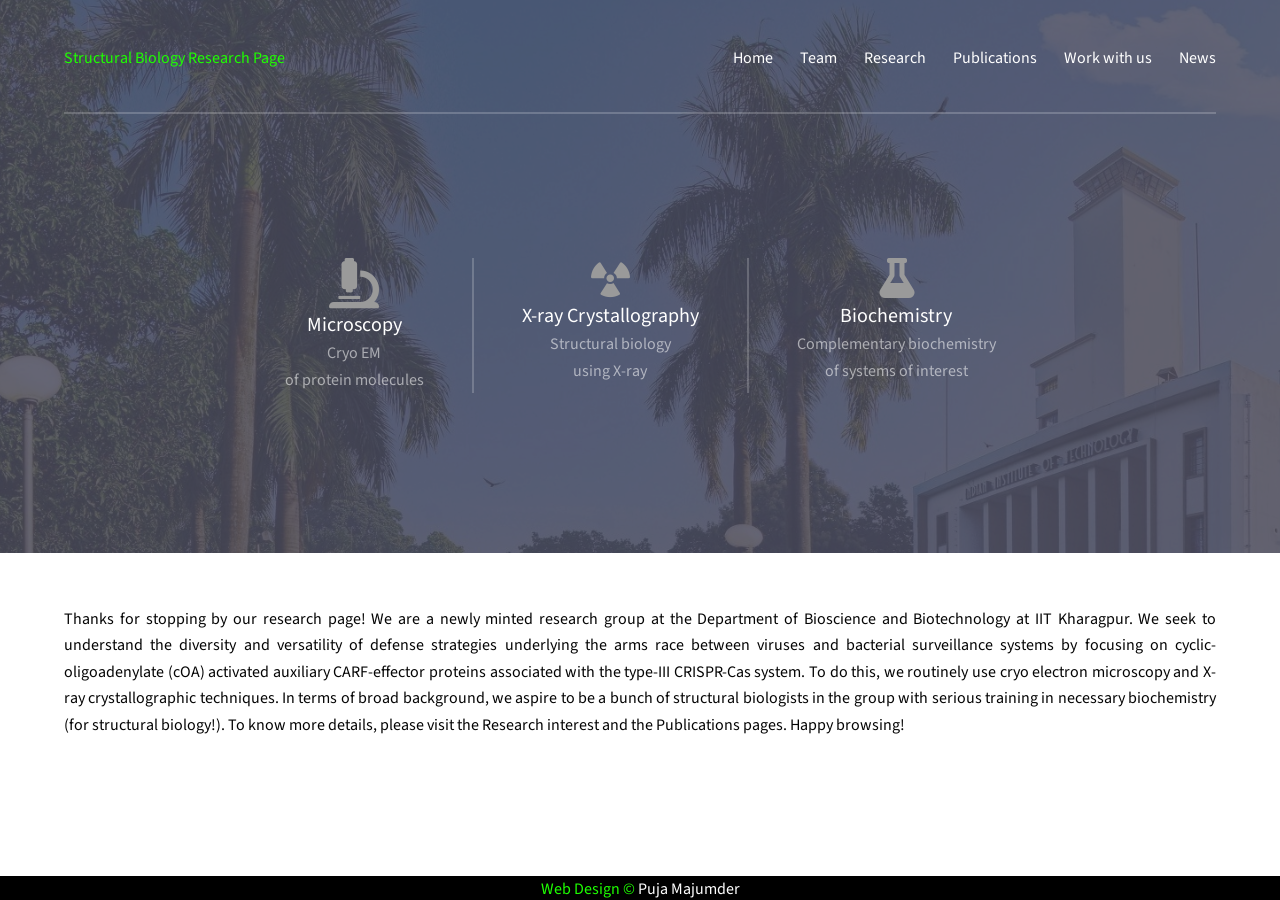
==== commit f89a22f3: "iitkgp_update" ====
--- a/index.html
+++ b/index.html
@@ -20,9 +20,10 @@
 					<a href="index.html" class="logo"><span style="color:rgb(30, 255, 0)">Structural Biology Research Page</span></a>
 					<nav id="nav">
 						<a href="index.html">Home</a>
-						<a href="Team.html">Profile</a>
+						<a href="Team.html">Team</a>
 						<a href="Research.html">Research</a>
 						<a href="Publications.html">Publications</a>
+						<a href="Opportunity.html">Work with us</a>
 						<a href="News.html">News</a>
 					</nav>
 					<a href="#navPanel" class="navPanelToggle"><span class="fa fa-bars"></span></a>
@@ -69,11 +70,11 @@
 
 				<div class="inner">
 					<header class="align-center">
-						<p style="text-align:justify; color:rgba(0, 0, 0, 0.986)">Thanks for stopping by my research page! Currently I am working as a Research Associate at the Memorial Sloan Kettering Cancer Center, New York, USA. 
-							In my current research, I seek to understand the diversity and versatility of defense strategies underlying the arms race between viruses and bacterial surveillance
-							systems by focusing on cyclic-oligoadenylate (cOA) activated auxiliary CARF-effector proteins associated with the type-III CRISPR-Cas system. To do this, I routinely use cryo electron
-							microscopy and X-ray crystallographic techniques. By training, I am a structural biologist with a doctoral dissertation on structure of membrane protein. To know more details, please
-							visit the Research interest and the Publications pages. Happy browsing!
+						<p style="text-align:justify; color:rgba(0, 0, 0, 0.986)">Thanks for stopping by our research page! We are a newly minted research group at the Department of Bioscience and Biotechnology at IIT Kharagpur. 
+							We seek to understand the diversity and versatility of defense strategies underlying the arms race between viruses and bacterial surveillance systems by focusing on cyclic-oligoadenylate (cOA) activated 
+							auxiliary CARF-effector proteins associated with the type-III CRISPR-Cas system. To do this, we routinely use cryo electron microscopy and X-ray crystallographic techniques. 
+							In terms of broad background, we aspire to be a bunch of structural biologists in the group with serious training in necessary biochemistry (for structural biology!). 
+							To know more details, please visit the Research interest and the Publications pages. Happy browsing!
 						</p>
 					</header>
 				</div>
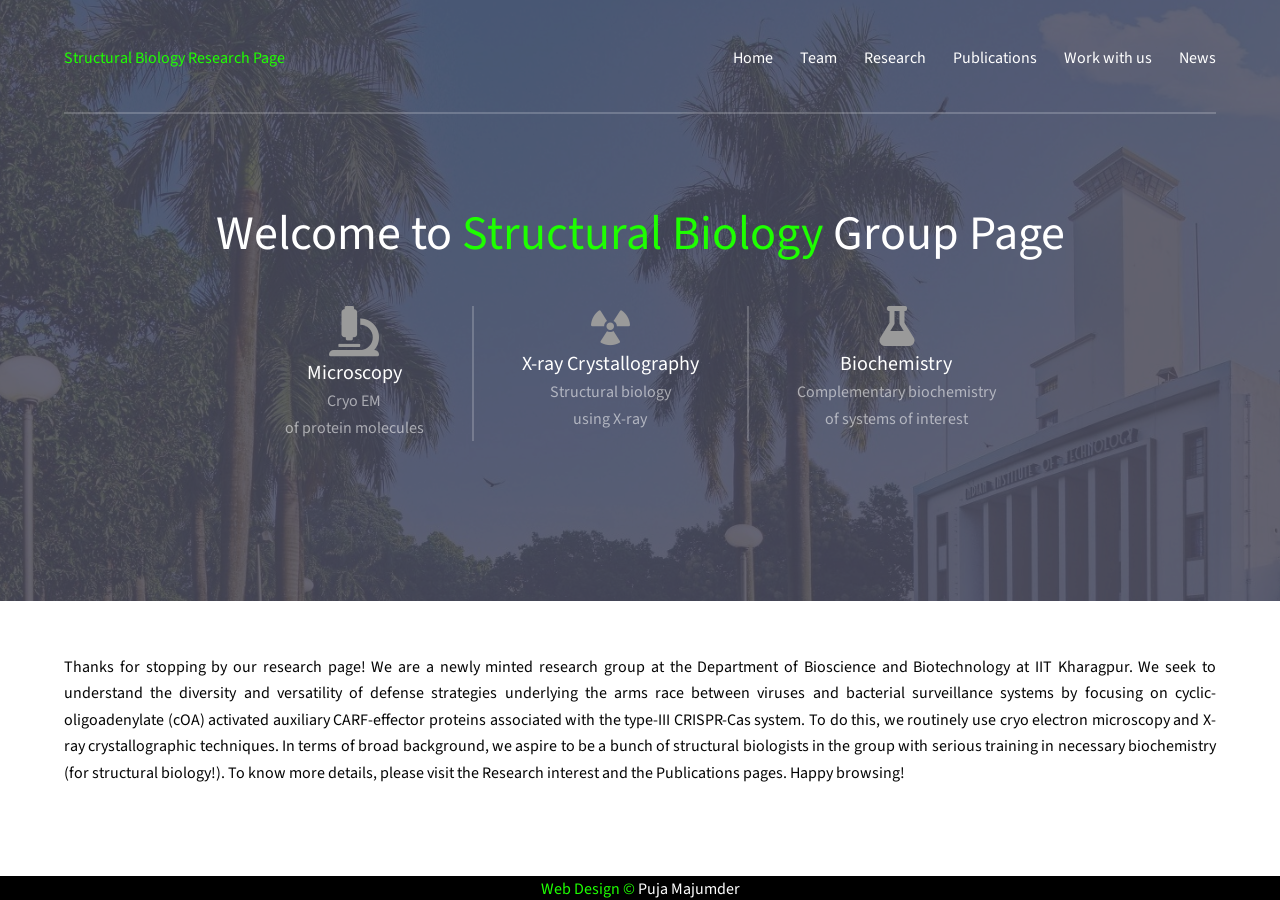
==== commit c37fa57b: "major_update_revamp" ====
--- a/index.html
+++ b/index.html
@@ -31,10 +31,12 @@
 			</header>
 
 		<!-- Banner -->
+
+
 			<section id="banner">
 				<div class="inner">
 					<header>
-						<h1></h1>
+						<h1>Welcome to <span style="color:rgb(30, 255, 0)">Structural Biology</span> Group Page</h1>
 					</header>
 
 					<div class="flex ">
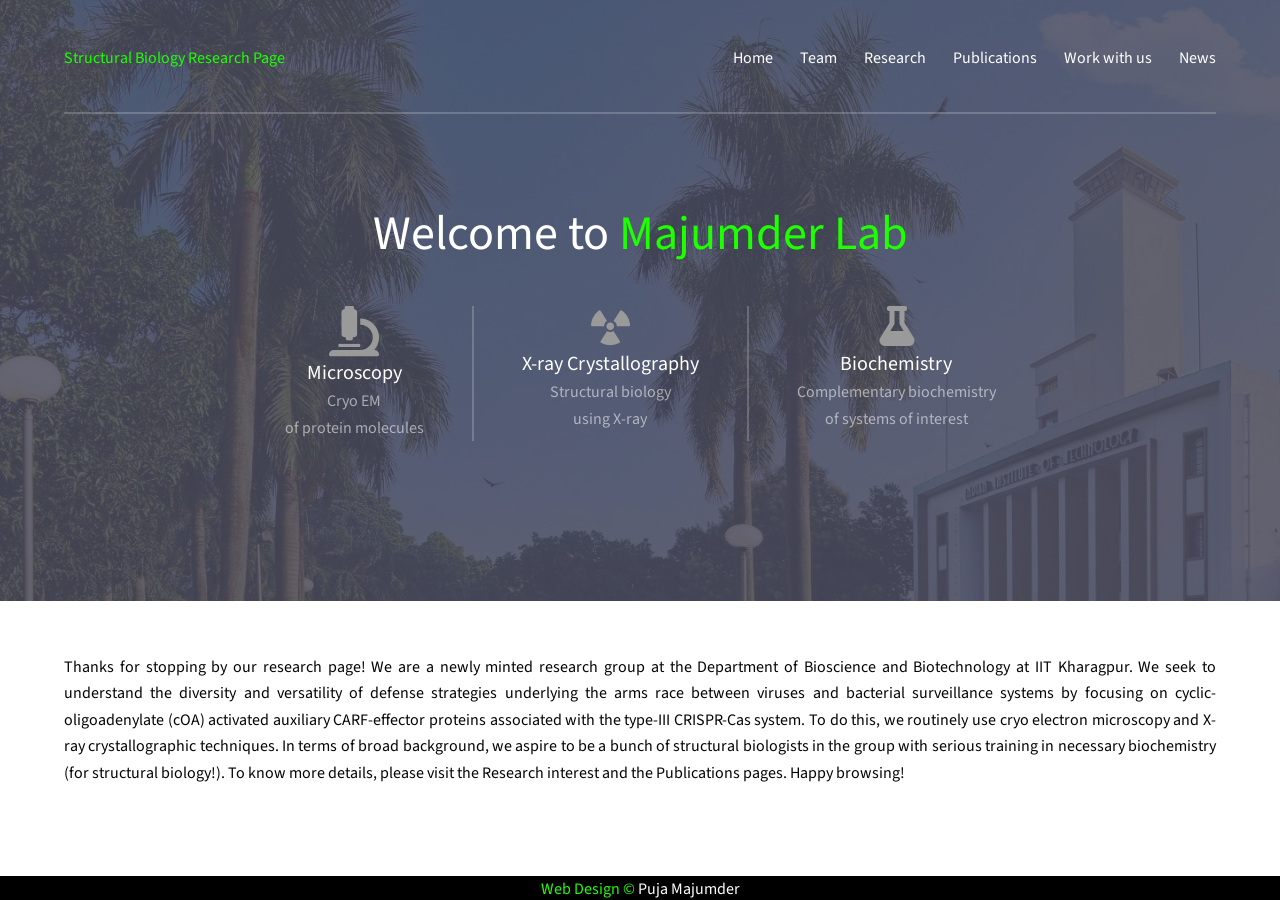
==== commit 27ba4273: "update" ====
--- a/index.html
+++ b/index.html
@@ -36,7 +36,7 @@
 			<section id="banner">
 				<div class="inner">
 					<header>
-						<h1>Welcome to <span style="color:rgb(30, 255, 0)">Structural Biology</span> Group Page</h1>
+						<h1>Welcome to <span style="color:rgb(30, 255, 0)">Majumder Lab</span> </h1>
 					</header>
 
 					<div class="flex ">
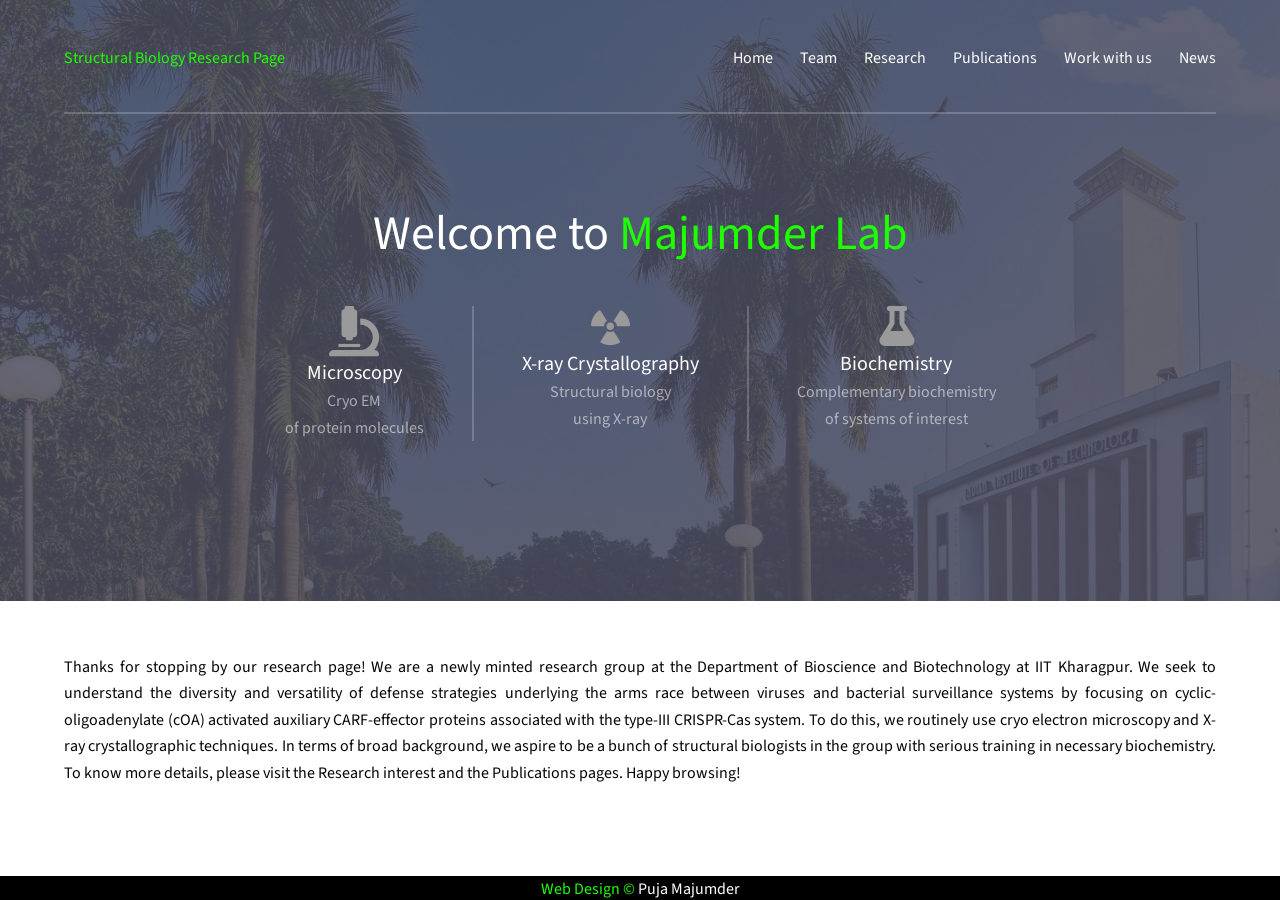
==== commit 71123f4d: "update" ====
--- a/index.html
+++ b/index.html
@@ -75,7 +75,7 @@
 						<p style="text-align:justify; color:rgba(0, 0, 0, 0.986)">Thanks for stopping by our research page! We are a newly minted research group at the Department of Bioscience and Biotechnology at IIT Kharagpur. 
 							We seek to understand the diversity and versatility of defense strategies underlying the arms race between viruses and bacterial surveillance systems by focusing on cyclic-oligoadenylate (cOA) activated 
 							auxiliary CARF-effector proteins associated with the type-III CRISPR-Cas system. To do this, we routinely use cryo electron microscopy and X-ray crystallographic techniques. 
-							In terms of broad background, we aspire to be a bunch of structural biologists in the group with serious training in necessary biochemistry (for structural biology!). 
+							In terms of broad background, we aspire to be a bunch of structural biologists in the group with serious training in necessary biochemistry. 
 							To know more details, please visit the Research interest and the Publications pages. Happy browsing!
 						</p>
 					</header>
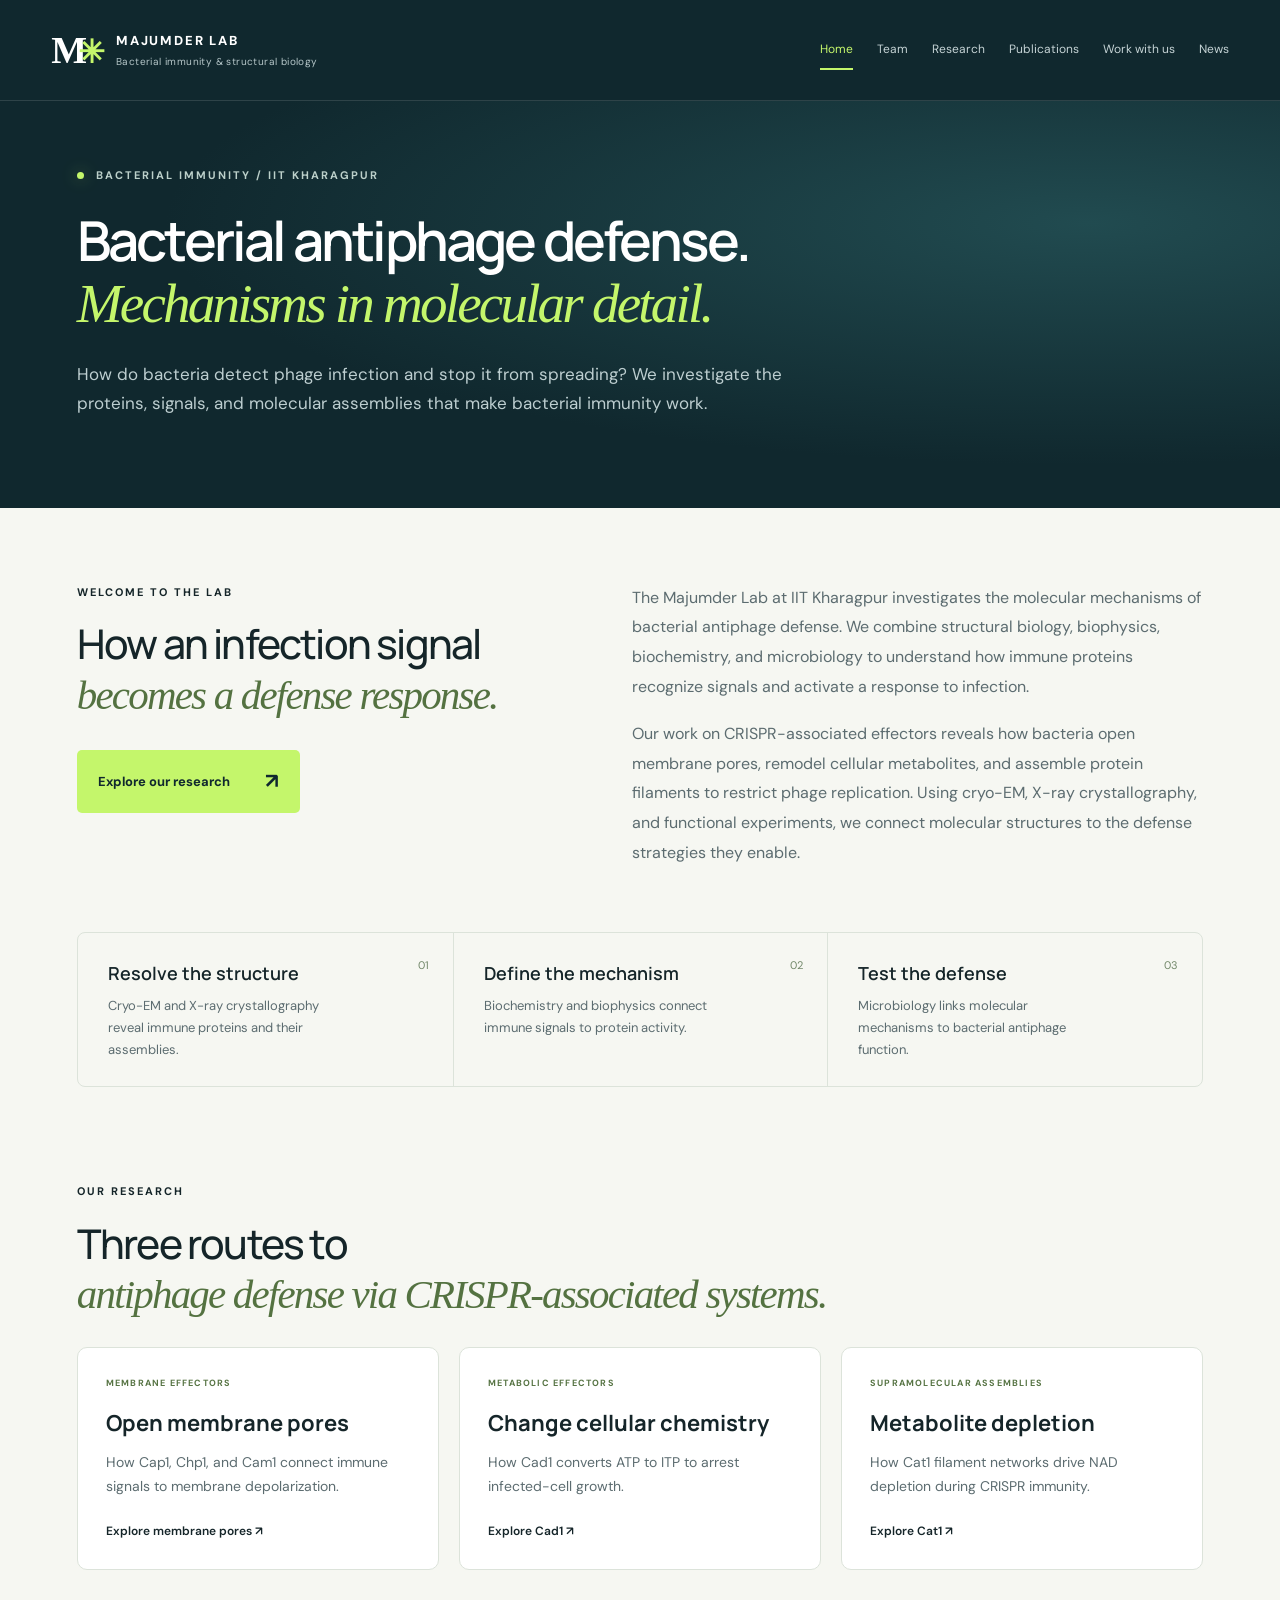
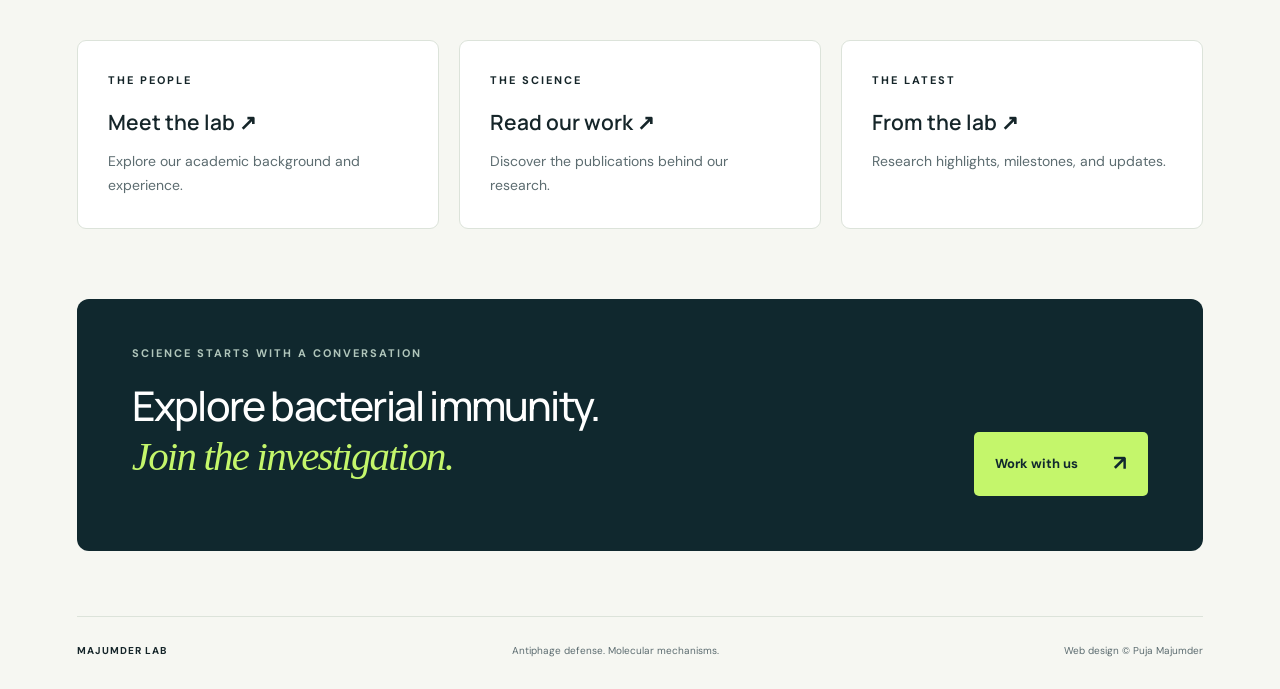
==== commit 94e463a2: "revamp" ====
--- a/index.html
+++ b/index.html
@@ -1,114 +1,5 @@
-<!DOCTYPE HTML>
-<!--
-	Puja's Research Page
-	Designed by Puja Majumder from the 
-	PROJECTION by Templated code 
--->
-<html>
-	<head>
-		<title>Puja's Research Page</title>
-		<meta charset="utf-8" />
-		<meta name="viewport" content="width=device-width, initial-scale=1"/>
-		<link rel="stylesheet" href="assets/css/main.css" />
-		<link rel="stylesheet" href="https://use.fontawesome.com/releases/v5.8.1/css/all.css" integrity="sha384-50oBUHEmvpQ+1lW4y57PTFmhCaXp0ML5d60M1M7uH2+nqUivzIebhndOJK28anvf" crossorigin="anonymous"/>
-	</head>
-	<body>
-
-		<!-- Header -->
-			<header id="header">
-				<div class="inner">
-					<a href="index.html" class="logo"><span style="color:rgb(30, 255, 0)">Structural Biology Research Page</span></a>
-					<nav id="nav">
-						<a href="index.html">Home</a>
-						<a href="Team.html">Team</a>
-						<a href="Research.html">Research</a>
-						<a href="Publications.html">Publications</a>
-						<a href="Opportunity.html">Work with us</a>
-						<a href="News.html">News</a>
-					</nav>
-					<a href="#navPanel" class="navPanelToggle"><span class="fa fa-bars"></span></a>
-				</div>
-			</header>
-
-		<!-- Banner -->
-
-
-			<section id="banner">
-				<div class="inner">
-					<header>
-						<h1>Welcome to <span style="color:rgb(30, 255, 0)">Majumder Lab</span> </h1>
-					</header>
-
-					<div class="flex ">
-
-						<div>
-							<span class="fas fa-microscope" style="font-size:50px"></span>
-							<h3>Microscopy</h3>
-							<p>Cryo EM <br>of protein molecules</br> </p>
-						</div>
-
-						<div>
-							<span class="fas fa-radiation" style="font-size:40px"></span>
-							<h3>X-ray Crystallography</h3>
-							<p>Structural biology <br>using X-ray</br></p>
-						</div>
-
-						<div>
-							<span class="fas fa-flask" style="font-size:40px"></span>
-							<h3>Biochemistry</h3>
-							<p>Complementary biochemistry<br>of systems of interest</br></p>
-						</div>
-
-					</div>
-					
-				</div>
-			</section>
-			<br>
-			<br>
-
-
-
-
-
-				<div class="inner">
-					<header class="align-center">
-						<p style="text-align:justify; color:rgba(0, 0, 0, 0.986)">Thanks for stopping by our research page! We are a newly minted research group at the Department of Bioscience and Biotechnology at IIT Kharagpur. 
-							We seek to understand the diversity and versatility of defense strategies underlying the arms race between viruses and bacterial surveillance systems by focusing on cyclic-oligoadenylate (cOA) activated 
-							auxiliary CARF-effector proteins associated with the type-III CRISPR-Cas system. To do this, we routinely use cryo electron microscopy and X-ray crystallographic techniques. 
-							In terms of broad background, we aspire to be a bunch of structural biologists in the group with serious training in necessary biochemistry. 
-							To know more details, please visit the Research interest and the Publications pages. Happy browsing!
-						</p>
-					</header>
-				</div>
-				<br>
-				<br>
-
-		<!-- Footer -->
-		<style>
-			.footer {
-			  position: fixed;
-			  left: 0;
-			  bottom: 0;
-			  height: 1.5rem;
-			  width: 100%;
-			  background-color: black;
-			  color: white;
-			  text-align: center;
-			}
-			</style>
-			
-			<div class="footer">
-				<div class="inner">
-				  <p><span style="color:rgb(30, 255, 0)">Web Design <span>&#169;</span></span> Puja Majumder</p>
-				</div>  
-			</div> 
-			</footer>	
-
-		<!-- Scripts -->
-			<script src="assets/js/jquery.min.js"></script>
-			<script src="assets/js/skel.min.js"></script>
-			<script src="assets/js/util.js"></script>
-			<script src="assets/js/main.js"></script>
-
-	</body>
-</html>+<!DOCTYPE html>
+<html lang="en"><head><meta charset="utf-8"><meta name="viewport" content="width=device-width, initial-scale=1"><title>Majumder Lab | Bacterial Antiphage Defense</title><meta name="description" content="The Majumder Lab at IIT Kharagpur studies bacterial antiphage defense through structural biology, biophysics, biochemistry, and microbiology."><link rel="stylesheet" href="assets/css/site.css?v=review-20261104d"><link rel="stylesheet" href="assets/css/pages.css?v=review-20261104d"><link rel="icon" href="assets/favicon.svg" type="image/svg+xml"></head><body class="home-page"><a class="skip-link" href="#main">Skip to content</a><header class="site-header"><div class="header-inner">
+<a class="brand" href="index.html"><span class="brand-mark" aria-hidden="true">M<span>✳</span></span><span>MAJUMDER LAB<small>Bacterial immunity &amp; structural biology</small></span></a>
+<nav aria-label="Main navigation"><a href="index.html" aria-current="page">Home</a><a href="Team.html">Team</a><a href="Research.html">Research</a><a href="Publications.html">Publications</a><a href="Opportunity.html">Work with us</a><a href="News.html">News</a></nav>
+</div></header><main id="main"><section class="hero page-hero"><div class="container"><p class="eyebrow"><span class="status-dot"></span> BACTERIAL IMMUNITY / IIT KHARAGPUR</p><h1>Bacterial antiphage defense.<br><em>Mechanisms in molecular detail.</em></h1><p class="hero-copy">How do bacteria detect phage infection and stop it from spreading? We investigate the proteins, signals, and molecular assemblies that make bacterial immunity work.</p></div></section><section class="container home-intro"><div><p class="eyebrow">WELCOME TO THE LAB</p><h2>How an infection signal<br><em>becomes a defense response.</em></h2><a class="button" href="Research.html">Explore our research <span aria-hidden="true">↗</span></a></div><div class="intro"><p>The Majumder Lab at IIT Kharagpur investigates the molecular mechanisms of bacterial antiphage defense. We combine structural biology, biophysics, biochemistry, and microbiology to understand how immune proteins recognize signals and activate a response to infection.</p><p>Our work on CRISPR-associated effectors reveals how bacteria open membrane pores, remodel cellular metabolites, and assemble protein filaments to restrict phage replication. Using cryo-EM, X-ray crystallography, and functional experiments, we connect molecular structures to the defense strategies they enable.</p></div></section><section class="container methods"><div><span>01</span><h3>Resolve the structure</h3><p>Cryo-EM and X-ray crystallography reveal immune proteins and their assemblies.</p></div><div><span>02</span><h3>Define the mechanism</h3><p>Biochemistry and biophysics connect immune signals to protein activity.</p></div><div><span>03</span><h3>Test the defense</h3><p>Microbiology links molecular mechanisms to bacterial antiphage function.</p></div></section><section class="container defense-focus" aria-labelledby="defense-focus-heading"><p class="eyebrow">OUR RESEARCH</p><h2 id="defense-focus-heading">Three routes to<br><em>antiphage defense via CRISPR-associated systems.</em></h2><div class="defense-focus-grid"><a href="Research.html#membrane-effectors"><span class="eyebrow">MEMBRANE EFFECTORS</span><h3>Open membrane pores</h3><p>How Cap1, Chp1, and Cam1 connect immune signals to membrane depolarization.</p><span class="focus-link">Explore membrane pores ↗</span></a><a href="Research.html#cad1"><span class="eyebrow">METABOLIC EFFECTORS</span><h3>Change cellular chemistry</h3><p>How Cad1 converts ATP to ITP to arrest infected-cell growth.</p><span class="focus-link">Explore Cad1 ↗</span></a><a href="Research.html#cat1"><span class="eyebrow">SUPRAMOLECULAR ASSEMBLIES</span><h3>Metabolite depletion</h3><p>How Cat1 filament networks drive NAD depletion during CRISPR immunity.</p><span class="focus-link">Explore Cat1 ↗</span></a></div></section><section class="container link-grid"><a href="Team.html"><p class="eyebrow">THE PEOPLE</p><h3>Meet the lab ↗</h3><p>Explore our academic background and experience.</p></a><a href="Publications.html"><p class="eyebrow">THE SCIENCE</p><h3>Read our work ↗</h3><p>Discover the publications behind our research.</p></a><a href="News.html"><p class="eyebrow">THE LATEST</p><h3>From the lab ↗</h3><p>Research highlights, milestones, and updates.</p></a></section><section class="closing container"><p class="eyebrow">SCIENCE STARTS WITH A CONVERSATION</p><h2>Explore bacterial immunity.<br><em>Join the investigation.</em></h2><a class="button" href="Opportunity.html">Work with us <span aria-hidden="true">↗</span></a></section></main><footer class="site-footer container"><a href="index.html">MAJUMDER LAB</a><span>Antiphage defense. Molecular mechanisms.</span><span>Web design © Puja Majumder</span></footer></body></html>
--- a/assets/css/site.css
+++ b/assets/css/site.css
@@ -0,0 +1,9 @@
+@import url('https://fonts.googleapis.com/css2?family=DM+Sans:wght@400;500;600;700&family=Manrope:wght@400;500;600;700;800&display=swap');
+:root{--ink:#152529;--muted:#5c6c70;--lime:#c4f66b;--dark:#10282e;--paper:#f6f7f2;--line:#dce3da}*{box-sizing:border-box}html{scroll-behavior:smooth;scroll-padding-top:110px}body{margin:0;background:var(--paper);color:var(--ink);font-family:'DM Sans',Arial,sans-serif;line-height:1.7}a{color:inherit}img{display:block;max-width:100%;height:auto}h1,h2,h3,h4,p,figure{margin:0}h1,h2,h3,h4{font-family:Manrope,Arial,sans-serif}a:focus-visible,summary:focus-visible{outline:3px solid #6c9b20;outline-offset:5px}.container{width:min(1200px,88%);margin-inline:auto}.site-header{background:var(--dark);color:#fff;border-bottom:1px solid #ffffff20}.header-inner{max-width:1440px;width:92%;margin:auto;display:flex;align-items:center;justify-content:space-between;gap:28px;min-height:100px}.brand{display:flex;align-items:center;gap:12px;text-decoration:none;font-size:13px;letter-spacing:1.8px;font-weight:800;white-space:nowrap}.brand small{display:block;font-size:10px;font-weight:400;letter-spacing:.4px;color:#b6c7c9}.brand-mark{font-family:Georgia,serif;font-size:38px;letter-spacing:-9px;line-height:1;margin-right:8px}.brand-mark span{color:var(--lime);font-size:32px}.site-header nav{display:flex;gap:24px;font-size:12px}.site-header nav a{text-decoration:none;padding:9px 0;color:#c5d3d5;white-space:nowrap}.site-header nav a:hover,.site-header nav a[aria-current]{color:var(--lime)}.site-header nav a[aria-current]{border-bottom:2px solid var(--lime)}.hero{color:white;background:radial-gradient(ellipse at 85% 30%,#214b50,transparent 60%),var(--dark);padding:78px 0 65px;overflow:hidden}.hero-grid{display:grid;grid-template-columns:1.15fr 1fr;align-items:center;gap:65px}.eyebrow{font-size:11px;letter-spacing:2px;font-weight:700;text-transform:uppercase;line-height:1.7}.hero .eyebrow{color:#bcd0ca}.status-dot{display:inline-block;width:7px;height:7px;background:var(--lime);border-radius:50%;margin-right:7px;box-shadow:0 0 16px #c4f66870}h1{font-size:clamp(40px,4.3vw,66px);letter-spacing:-2.8px;line-height:1.12;font-weight:600;margin:25px 0}em{font-family:Georgia,'Times New Roman',serif;font-weight:400}.hero h1 em{color:var(--lime)}.hero-copy{color:#bdced0;font-size:17px;max-width:410px;margin-bottom:30px}.button{display:inline-flex;align-items:center;gap:35px;background:var(--lime);color:var(--dark);text-decoration:none;font-size:13px;font-weight:700;border-radius:5px;padding:14px 21px;transition:transform .2s,background .2s}.button:hover{background:#d5ff91;transform:translateY(-3px)}.button span{font-size:21px}.hero-tags{display:flex;flex-wrap:wrap;gap:8px;margin-top:34px}.hero-tags span{font-size:10px;border:1px solid #ffffff30;border-radius:30px;padding:5px 12px;color:#d3dedd}.hero-figure{background:#fff;border-radius:12px;overflow:hidden;box-shadow:16px 20px 0 #ffffff06,0 24px 80px #0003;transform:rotate(2deg)}.figure-top{display:flex;align-items:center;justify-content:space-between;padding:15px 20px;font-size:9px;letter-spacing:1.6px;font-weight:700;border-bottom:1px solid var(--line);color:var(--muted)}.hero-figure img{width:100%;height:auto;padding:18px}.hero-figure figcaption{padding:15px 20px;color:var(--muted);font-size:11px;border-top:1px solid var(--line)}.approach{display:grid;grid-template-columns:1fr 1.2fr;gap:90px;padding-top:90px;padding-bottom:35px}h2{font-size:clamp(32px,3.2vw,46px);font-weight:500;line-height:1.2;letter-spacing:-1.8px;margin-top:18px}h2 em{color:#547241}.intro{font-size:17px;line-height:1.85}.methods{display:grid;grid-template-columns:repeat(3,1fr);border:1px solid var(--line);border-radius:8px;margin-top:20px;margin-bottom:95px;overflow:hidden}.methods>div{padding:25px 30px;position:relative}.methods>div+div{border-left:1px solid var(--line)}.methods span{position:absolute;right:24px;top:23px;font-size:11px;color:#72886a}.methods h3{font-size:18px;font-weight:600;margin-bottom:6px}.methods p{color:var(--muted);font-size:13px;max-width:240px}.section-heading{display:flex;justify-content:space-between;align-items:flex-end;gap:40px}.section-heading>p{max-width:340px;color:var(--muted);font-size:14px}.project-nav{display:grid;grid-template-columns:repeat(4,1fr);gap:12px;margin-top:35px}.project-nav a{display:flex;justify-content:space-between;text-decoration:none;font-size:14px;padding:13px 20px;border:1px solid var(--line);border-radius:5px;transition:background .2s}.project-nav a:hover{background:var(--lime)}.project-nav span{color:#638340}.context{margin-bottom:38px}details{margin-top:20px;border-top:1px solid var(--line)}summary{cursor:pointer;padding:15px 0;font-size:12px;font-weight:600;display:flex;justify-content:space-between;gap:20px;list-style:none}summary::-webkit-details-marker{display:none}summary span{font-size:18px;line-height:1;transition:transform .2s}details[open]>summary span:last-child{transform:rotate(45deg)}.detail-copy{color:var(--muted);font-size:14px;line-height:1.9;padding:5px 0 20px}.detail-copy a{color:#3d642e;text-underline-offset:3px}.project{display:grid;grid-template-columns:1.12fr 1fr;align-items:start;gap:55px;border-top:1px solid var(--line);padding:48px 0 55px;scroll-margin-top:25px}.project-figure{background:white;border:1px solid var(--line);border-radius:9px;overflow:hidden}.project-figure img{width:100%;height:auto;padding:24px;transition:transform .3s}.project-figure a{display:block;overflow:hidden}.project-figure a:hover img{transform:scale(1.025)}.project-figure figcaption{border-top:1px solid var(--line);font-size:10px;color:var(--muted);padding:12px 20px;display:flex;justify-content:space-between}.project-copy{padding-top:8px}.project-copy .eyebrow{color:#61765b;font-size:9px;letter-spacing:1.5px}.project h3{font-size:58px;line-height:1.1;letter-spacing:-3px;margin:15px 0}.project h4{font-size:22px;line-height:1.4;font-weight:500;margin-bottom:17px;letter-spacing:-.6px}.project-copy>p:not(.eyebrow){font-size:14px;color:var(--muted)}.paper-link{display:inline-flex;gap:25px;align-items:center;font-size:12px;font-weight:700;text-decoration:none;border-bottom:1px solid #849774;padding-bottom:4px;margin-top:22px}.paper-link:hover{color:#547241}.closing{background:var(--dark);color:white;border-radius:12px;padding:45px 55px;margin-top:20px;margin-bottom:55px;position:relative}.closing .eyebrow{color:#b0c6bb}.closing h2{margin-bottom:25px}.closing h2 em{color:var(--lime)}.closing .button{position:absolute;right:55px;bottom:55px}.site-footer{display:flex;align-items:center;justify-content:space-between;gap:20px;padding-bottom:30px;font-size:10px;color:var(--muted)}.site-footer a{font-weight:700;letter-spacing:1px;text-decoration:none;color:var(--ink)}.skip-link{position:fixed;top:-70px;left:15px;z-index:99;background:var(--lime);padding:12px}.skip-link:focus{top:10px}@media(min-width:1000px){.project:nth-of-type(even) .project-figure{order:2}}@media(max-width:1050px){.header-inner{flex-direction:column;gap:12px;padding:20px 0 12px}.hero-grid{gap:30px}h1{letter-spacing:-1.7px}.approach{gap:40px}.project{gap:30px}}@media(max-width:720px){.container{width:88%}.site-header nav{gap:16px;flex-wrap:wrap;justify-content:center;font-size:11px}.brand small{font-size:9px}.hero{padding:45px 0}.hero-grid,.approach,.project{grid-template-columns:1fr}.hero-grid{gap:40px}h1{font-size:44px}.hero-copy{font-size:16px}.hero-figure{transform:none}.approach{padding-top:55px;gap:25px}.intro{font-size:16px}.methods{grid-template-columns:1fr;margin-bottom:55px}.methods>div{padding:20px 25px}.methods>div+div{border-left:0;border-top:1px solid var(--line)}.methods p{max-width:100%}.section-heading{display:block}.section-heading>p{margin-top:20px}.project-nav{gap:7px}.project-nav a{padding:10px;font-size:12px}.project{gap:25px;padding:30px 0}.project h3{font-size:48px}.closing{padding:30px}.closing .button{position:static}.site-footer{flex-wrap:wrap}.site-footer span:last-child{width:100%}}@media(prefers-reduced-motion:reduce){html{scroll-behavior:auto}*,*::before,*::after{transition:none!important}}
+
+/* Research on membrane effectors. */
+.project-nav{grid-template-columns:repeat(6,minmax(0,1fr))}.membrane-effectors{border-top:1px solid var(--line);padding:35px 0 50px;scroll-margin-top:25px}.membrane-grid{display:grid;grid-template-columns:repeat(2,minmax(0,1fr));gap:24px;margin-top:30px}.membrane-grid>article{padding:30px;border:1px solid var(--line);border-radius:10px;background:white;scroll-margin-top:30px}.membrane-grid h3{font-size:48px;letter-spacing:-2px;line-height:1.15;margin:12px 0}.membrane-grid h4{font-size:21px;line-height:1.4;margin-bottom:15px}.membrane-grid .eyebrow{font-size:9px;color:#577444;letter-spacing:1.2px}.membrane-grid p:not(.eyebrow){font-size:14px;color:var(--muted)}.membrane-grid .research-status{margin-top:16px;font-size:12px}.membrane-grid .research-status em{font-family:inherit}@media(max-width:720px){.project-nav{grid-template-columns:repeat(3,minmax(0,1fr))}.membrane-grid{grid-template-columns:1fr}.membrane-grid>article{padding:24px}.membrane-grid h3{font-size:40px}}
+
+.project h3{font-size:clamp(30px,3.8vw,48px);letter-spacing:-1.6px}.project-nav a{gap:8px;align-items:center}.project-nav a span{flex-shrink:0}
+
+@media(max-width:380px){h1{font-size:36px}.project-nav{grid-template-columns:repeat(2,minmax(0,1fr))}.project-nav a{font-size:11px}.closing{padding:24px}}
--- a/assets/css/pages.css
+++ b/assets/css/pages.css
@@ -0,0 +1,41 @@
+/* Page layouts built on the shared research-page design system. */
+body{min-height:100vh;display:flex;flex-direction:column}main{flex:1;min-width:0}.page-hero{padding:65px 0 60px}.page-hero h1{max-width:950px}.page-hero .hero-copy{max-width:680px}.home-intro{display:grid;grid-template-columns:1fr 1.2fr;gap:80px;padding:75px 0 45px}.home-intro .button{margin-top:30px}.home-intro .intro{font-size:16px;color:var(--muted)}.link-grid{display:grid;grid-template-columns:repeat(3,1fr);gap:20px;margin-top:-35px;margin-bottom:70px}.link-grid>a{display:block;text-decoration:none;padding:30px;background:white;border:1px solid var(--line);border-radius:9px;transition:transform .2s,border-color .2s}.link-grid>a:hover{transform:translateY(-4px);border-color:#829f6a}.link-grid h3{font-size:21px;font-weight:600;margin:15px 0 10px}.link-grid p:last-child{font-size:14px;color:var(--muted)}.profile-grid{display:grid;grid-template-columns:340px 1fr;gap:70px;padding:65px 0 80px;align-items:start}.profile-card{background:white;border:1px solid var(--line);border-radius:12px;overflow:hidden}.profile-card>img{width:100%;aspect-ratio:1/1.1;object-fit:cover;object-position:center top}.profile-card>div{padding:25px}.profile-card h2{font-size:26px;margin:0 0 12px;letter-spacing:-.7px}.profile-card p{font-size:13px;color:var(--muted)}.profile-note{margin-top:20px}.timeline-section+ .timeline-section{margin-top:35px}.timeline-section h2{font-size:27px;margin:0 0 25px;letter-spacing:-.8px}.timeline-section ul{margin:0;padding-left:20px;border-left:1px solid #c9d7bf;list-style:none}.timeline-section li{padding:0 0 22px 12px;font-size:14px;color:var(--muted);position:relative}.timeline-section li:before{content:'';position:absolute;left:-25px;top:8px;width:8px;height:8px;border:1px solid #769160;border-radius:50%;background:var(--paper)}.timeline-section li>span{display:block;color:#456431;font-size:12px;font-weight:700;margin-bottom:5px}.publication-section{padding:45px 0 75px}.scholar-links{display:flex;flex-wrap:wrap;gap:12px;margin-bottom:50px}.scholar-links a{padding:11px 20px;background:#e8eedf;border:1px solid var(--line);border-radius:30px;font-size:12px;text-decoration:none}.scholar-links a:hover{background:var(--lime)}.publication-section>h2{margin-bottom:30px}.paper-list{padding:0 0 0 42px;margin:0}.paper-list li{padding:25px 30px;margin:0 0 17px 15px;border:1px solid var(--line);background:white;border-radius:9px;font-size:15px;line-height:1.9}.paper-list li::marker{font-size:18px;color:#6c835c;font-weight:600}.paper-list a{color:#456431;text-decoration:underline;text-underline-offset:4px;font-weight:600}.paper-list strong{font-weight:700;color:var(--ink)}.paper-list em{font-family:inherit;font-style:italic}.news-feed{padding:60px 0 75px}.news-card{display:grid;grid-template-columns:310px 1fr;gap:35px;padding:30px;background:white;border:1px solid var(--line);border-radius:12px;margin-bottom:25px;align-items:center}.news-card figure{background:var(--paper);border-radius:6px;overflow:hidden}.news-card img{width:100%;max-height:340px;object-fit:contain}.news-card .eyebrow{color:#577444;margin-bottom:15px}.news-card p{font-size:14px;color:var(--muted)}.news-card a,.role-card p a{color:#456431;text-underline-offset:4px}.contact-grid{display:grid;grid-template-columns:1fr 1fr;gap:60px;padding-top:65px;padding-bottom:55px;align-items:center}.contact-grid h2{margin-bottom:20px}.contact-grid p:not(.eyebrow){font-size:14px;color:var(--muted);margin-bottom:18px}.contact-grid .button{margin:8px 0 20px;gap:10px;overflow-wrap:anywhere;max-width:100%}.map-card{overflow:hidden;border-radius:12px;border:1px solid var(--line);background:#e8eedf}.map-card iframe{display:block;width:100%;height:360px;border:0}.role-list{padding-bottom:65px}.role-card{padding:35px 40px;margin-bottom:22px;border:1px solid var(--line);background:white;border-radius:10px}.role-card .eyebrow{color:#577444}.role-card h2{font-size:28px;letter-spacing:-.8px;margin-bottom:20px}.role-card p:not(.eyebrow){font-size:15px;color:var(--muted)}.site-footer{border-top:1px solid var(--line);padding-top:25px;margin-top:10px}p,a,li{overflow-wrap:break-word}@media(max-width:900px){.profile-grid{grid-template-columns:280px 1fr;gap:35px}.news-card{grid-template-columns:230px 1fr;gap:25px}.home-intro{gap:35px}.link-grid{gap:12px}.link-grid>a{padding:22px}.contact-grid{gap:30px}}@media(max-width:650px){.page-hero{padding:40px 0}.page-hero h1{font-size:38px;letter-spacing:-1.6px}.home-intro,.profile-grid,.news-card,.contact-grid{grid-template-columns:1fr}.home-intro{padding-top:45px;gap:30px}.link-grid{grid-template-columns:1fr;margin-top:-20px;margin-bottom:40px}.profile-grid{padding:40px 0;gap:40px}.profile-card{max-width:380px;width:100%;margin:auto}.news-feed{padding-top:35px}.news-card{padding:20px;gap:22px}.news-card img{max-height:300px}.paper-list{padding-left:23px}.paper-list li{padding:20px;margin-left:5px;font-size:14px}.contact-grid{padding-top:40px;gap:25px}.role-card{padding:25px}.role-card h2{font-size:25px}.map-card iframe{height:300px}.scholar-links{gap:8px}.scholar-links a{padding:9px 14px}}
+
+/* BARC invited-talk update. */
+.news-card-barc h2{font-size:24px;line-height:1.3;letter-spacing:-.5px;margin:0 0 15px}.news-card-barc img{display:block;height:auto}.news-card-barc figcaption{padding:10px 12px;font-size:11px;line-height:1.6;color:var(--muted)}.news-card-barc p+p{margin-top:14px}
+
+.news-card-text{grid-template-columns:1fr}.news-card-text p+p{margin-top:14px}
+
+.news-card-emsi img{display:block;height:auto}.news-card-emsi figcaption{padding:10px 12px;font-size:11px;line-height:1.6;color:var(--muted)}.news-card-emsi p+p{margin-top:14px}
+
+.news-card-foundation img{display:block;height:auto}.news-card-foundation figcaption{padding:10px 12px;font-size:11px;line-height:1.6;color:var(--muted)}.news-card-foundation p+p{margin-top:14px}
+
+.news-card-bose img{display:block;height:auto}.news-card-bose figcaption{padding:10px 12px;font-size:11px;line-height:1.6;color:var(--muted)}.news-card-bose p+p{margin-top:14px}
+
+.news-card-sbci figure{background:#fff}.news-card-sbci img{display:block;height:auto;padding:15px}.news-card-sbci figcaption{padding:10px 12px;font-size:11px;line-height:1.6;color:var(--muted)}
+
+.publication-section>.journal-papers-heading{margin-top:45px}
+
+.graduate-profile{border-top:1px solid var(--line)}.graduate-profile .profile-card>img{display:block;aspect-ratio:1;object-fit:contain}.graduate-profile .timeline-section>p:not(.eyebrow){font-size:15px;color:var(--muted);margin-bottom:25px}
+
+.graduate-team{padding:30px 0 40px;border-top:1px solid var(--line)}.graduate-team>.eyebrow{margin-bottom:18px}.graduate-member{display:flex;align-items:center;gap:25px;padding:22px;border:1px solid var(--line);border-radius:12px;background:white}.graduate-member>img{width:150px;height:150px;object-fit:cover;border-radius:7px;flex-shrink:0}.graduate-member h2{font-size:26px;margin:0 0 8px}.graduate-member p{font-size:14px;color:var(--muted);margin:0}.graduate-member .member-role{margin-bottom:12px;color:#456431}@media(max-width:650px){.graduate-member{align-items:flex-start;gap:18px}.graduate-member>img{width:100px;height:100px}.graduate-member h2{font-size:22px}}
+
+.principal-profile{padding-top:35px;padding-bottom:30px}.principal-card{padding:24px;border:1px solid var(--line);border-radius:12px;background:white}.principal-overview{display:flex;align-items:center;gap:28px}.principal-overview>img{width:180px;height:180px;object-fit:cover;object-position:center top;border-radius:8px}.principal-overview h2{font-size:28px;margin:6px 0 10px}.principal-overview p:not(.eyebrow){font-size:14px;color:var(--muted);margin-bottom:14px}.principal-overview .eyebrow{margin:0}.principal-details{margin-top:22px;border-top:1px solid var(--line)}.principal-details>summary{display:flex;justify-content:space-between;align-items:center;gap:15px;padding-top:18px;cursor:pointer;list-style:none;color:#456431;font-size:14px;font-weight:600}.principal-details>summary::-webkit-details-marker{display:none}.principal-details>summary:focus-visible{outline:2px solid #456431;outline-offset:5px}.expand-symbol{font-size:24px;line-height:1}.principal-details[open] .expand-symbol{transform:rotate(45deg)}.principal-timelines{padding-top:28px;display:grid;grid-template-columns:repeat(3,minmax(0,1fr));gap:28px}.principal-timelines .timeline-section+.timeline-section{margin-top:0}.principal-timelines .timeline-section h2{font-size:23px}@media(max-width:900px){.principal-timelines{grid-template-columns:1fr}}@media(max-width:650px){.principal-card{padding:20px}.principal-overview{gap:18px}.principal-overview>img{width:100px;height:110px;flex-shrink:0;object-fit:contain}.principal-overview h2{font-size:24px}.principal-overview .eyebrow{font-size:10px}.principal-overview .paper-link{font-size:12px}}
+
+.principal-details>summary,.principal-details>summary>span{font-family:inherit;font-style:normal}.principal-details>summary>span:first-child{transform:none}
+
+.principal-details>summary>.profile-summary-label{font:inherit;transform:none;transition:none}
+
+.home-intro .intro p+p{margin-top:18px}.defense-focus{margin-bottom:70px}.defense-focus h2{margin-bottom:28px}.defense-focus-grid{display:grid;grid-template-columns:repeat(3,minmax(0,1fr));gap:20px}.defense-focus-grid>a{display:flex;flex-direction:column;padding:28px;border:1px solid var(--line);border-radius:10px;background:white;text-decoration:none}.defense-focus-grid .eyebrow{font-size:9px;color:#577444;letter-spacing:1.2px}.defense-focus-grid h3{font-size:22px;line-height:1.35;margin:18px 0 12px}.defense-focus-grid p{font-size:14px;color:var(--muted)}.focus-link{display:block;font-size:12px;font-weight:600;margin-top:auto;padding-top:22px}.defense-focus+.link-grid{margin-top:0}.home-page .hero-copy{max-width:760px}.home-page .page-hero h1{max-width:1100px}@media(max-width:800px){.defense-focus-grid{grid-template-columns:1fr}.defense-focus{margin-bottom:40px}}
+
+.news-card-gnr .gnr-visuals{padding:16px;background:#fff}.news-card-gnr .gnr-portrait img{height:190px;width:100%;object-fit:contain}.gnr-visuals span{display:block;text-align:center;font-size:10px;line-height:1.5;color:var(--muted);margin-top:7px}.news-card-gnr figcaption{padding:10px 12px;font-size:10px;line-height:1.6;color:var(--muted);border-top:1px solid var(--line)}
+
+/* Keep long names, contact links, and headings readable on narrow screens. */
+.role-card p+p,.news-card p+p,.detail-copy p+p{margin-top:14px}
+.principal-overview>div,.graduate-member>div{min-width:0}
+@media(max-width:380px){.principal-overview,.graduate-member{flex-direction:column;align-items:flex-start}.principal-overview>img{width:100px;height:110px}}
+
+/* Keep the legacy academic-profile portrait compact on phones, too. */
+@media(max-width:650px){.profile-card>img{width:120px;height:140px;aspect-ratio:auto;object-fit:contain;margin:20px auto 0;border-radius:8px}}
+
+.news-card-webinar figcaption,.news-card-meeting figcaption{padding:10px 12px;font-size:11px;line-height:1.6;color:var(--muted)}
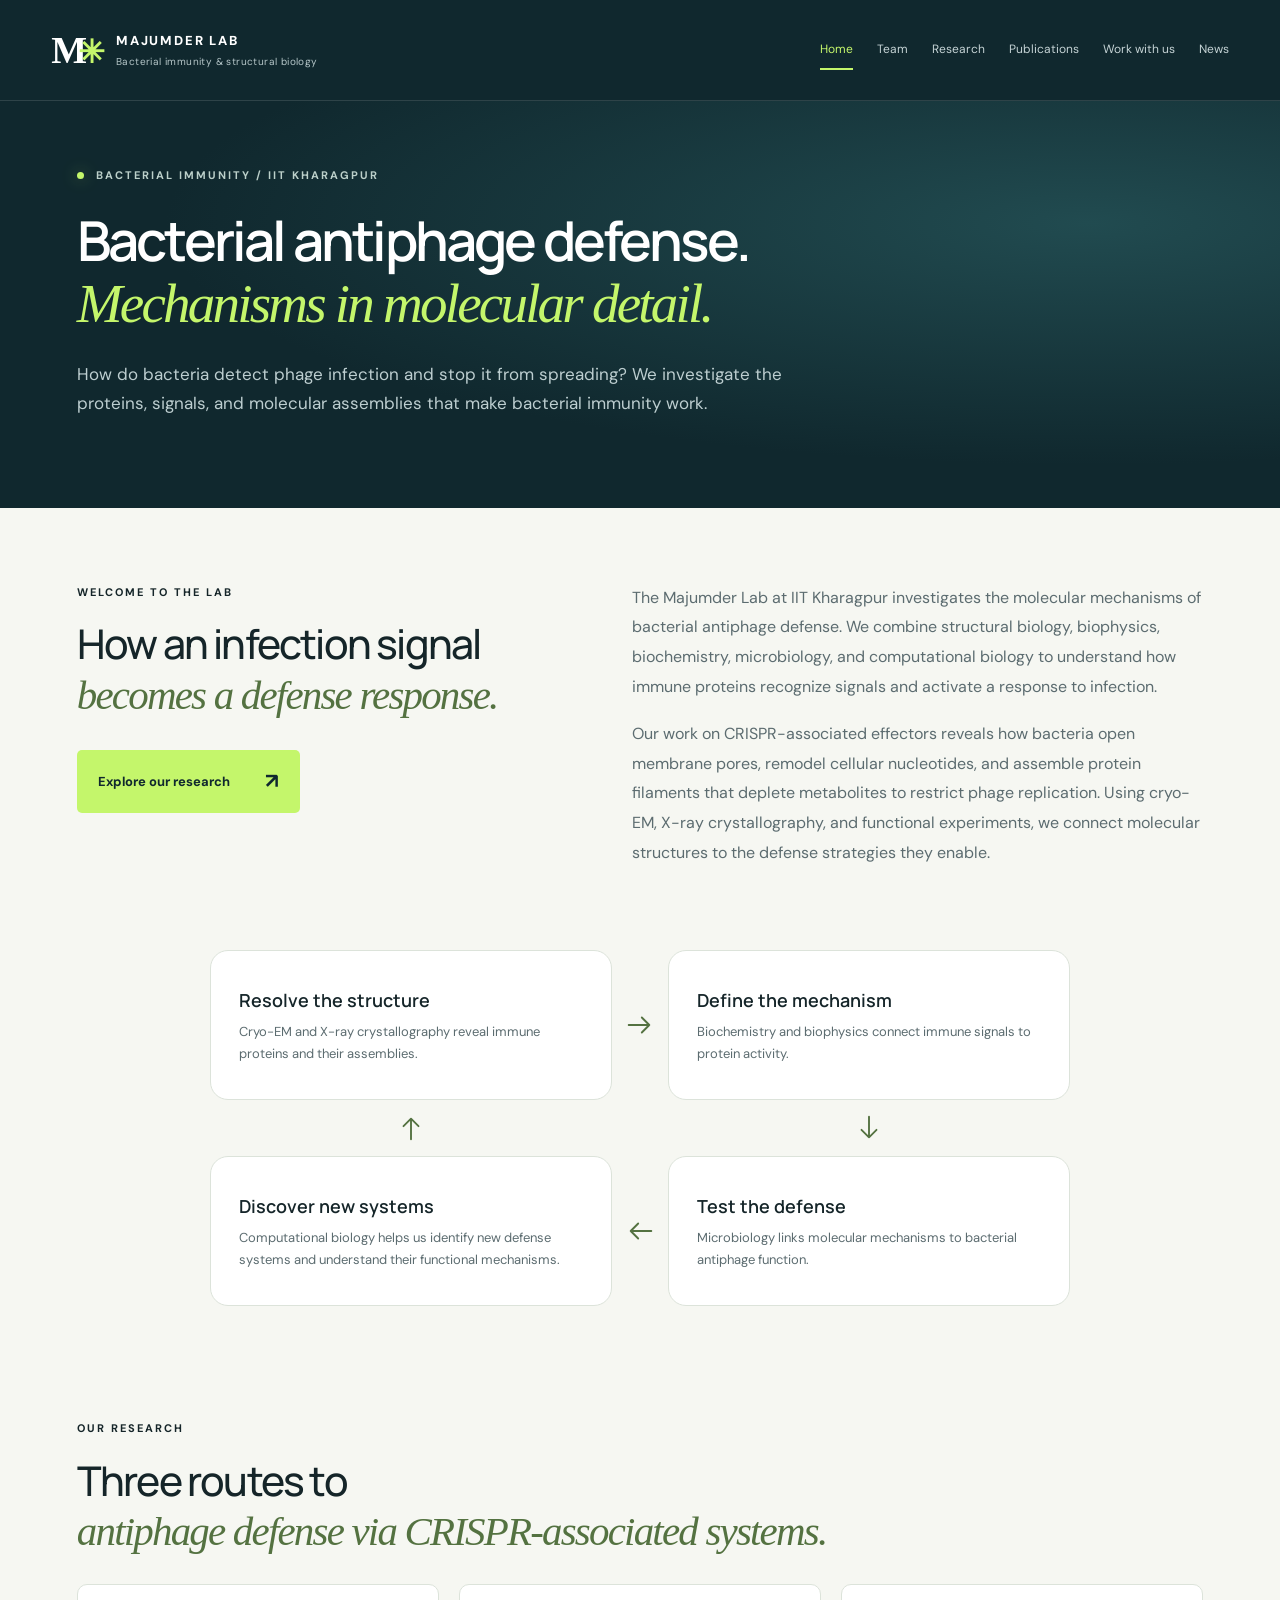
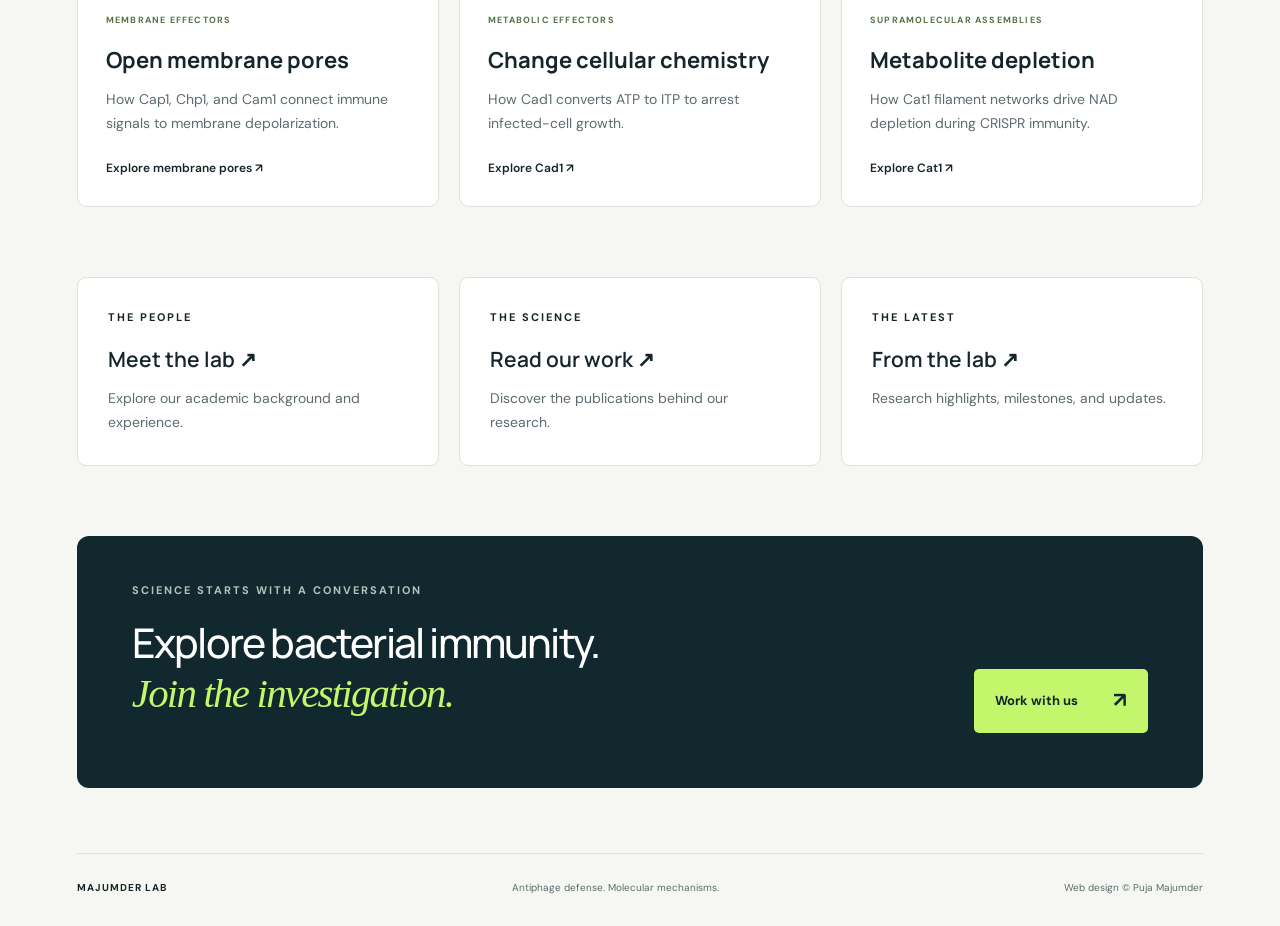
==== commit 6153288a: "update" ====
--- a/index.html
+++ b/index.html
@@ -1,5 +1,5 @@
 <!DOCTYPE html>
-<html lang="en"><head><meta charset="utf-8"><meta name="viewport" content="width=device-width, initial-scale=1"><title>Majumder Lab | Bacterial Antiphage Defense</title><meta name="description" content="The Majumder Lab at IIT Kharagpur studies bacterial antiphage defense through structural biology, biophysics, biochemistry, and microbiology."><link rel="stylesheet" href="assets/css/site.css?v=review-20261104d"><link rel="stylesheet" href="assets/css/pages.css?v=review-20261104d"><link rel="icon" href="assets/favicon.svg" type="image/svg+xml"></head><body class="home-page"><a class="skip-link" href="#main">Skip to content</a><header class="site-header"><div class="header-inner">
-<a class="brand" href="index.html"><span class="brand-mark" aria-hidden="true">M<span>✳</span></span><span>MAJUMDER LAB<small>Bacterial immunity &amp; structural biology</small></span></a>
+<html lang="en"><head><meta charset="utf-8"><meta name="viewport" content="width=device-width, initial-scale=1"><title>Majumder Lab | Bacterial Antiphage Defense</title><meta name="description" content="The Majumder Lab at IIT Kharagpur studies bacterial antiphage defense through structural biology, biophysics, biochemistry, microbiology, and computational biology."><link rel="stylesheet" href="assets/css/site.css?v=cycle-20261104i"><link rel="stylesheet" href="assets/css/pages.css?v=review-20261104d"><link rel="icon" href="assets/favicon.svg" type="image/svg+xml"></head><body class="home-page"><a class="skip-link" href="#main">Skip to content</a><header class="site-header"><div class="header-inner">
+<a class="brand" href="index.html"><span class="brand-mark" aria-hidden="true">M<span>✳︎</span></span><span>MAJUMDER LAB<small>Bacterial immunity &amp; structural biology</small></span></a>
 <nav aria-label="Main navigation"><a href="index.html" aria-current="page">Home</a><a href="Team.html">Team</a><a href="Research.html">Research</a><a href="Publications.html">Publications</a><a href="Opportunity.html">Work with us</a><a href="News.html">News</a></nav>
-</div></header><main id="main"><section class="hero page-hero"><div class="container"><p class="eyebrow"><span class="status-dot"></span> BACTERIAL IMMUNITY / IIT KHARAGPUR</p><h1>Bacterial antiphage defense.<br><em>Mechanisms in molecular detail.</em></h1><p class="hero-copy">How do bacteria detect phage infection and stop it from spreading? We investigate the proteins, signals, and molecular assemblies that make bacterial immunity work.</p></div></section><section class="container home-intro"><div><p class="eyebrow">WELCOME TO THE LAB</p><h2>How an infection signal<br><em>becomes a defense response.</em></h2><a class="button" href="Research.html">Explore our research <span aria-hidden="true">↗</span></a></div><div class="intro"><p>The Majumder Lab at IIT Kharagpur investigates the molecular mechanisms of bacterial antiphage defense. We combine structural biology, biophysics, biochemistry, and microbiology to understand how immune proteins recognize signals and activate a response to infection.</p><p>Our work on CRISPR-associated effectors reveals how bacteria open membrane pores, remodel cellular metabolites, and assemble protein filaments to restrict phage replication. Using cryo-EM, X-ray crystallography, and functional experiments, we connect molecular structures to the defense strategies they enable.</p></div></section><section class="container methods"><div><span>01</span><h3>Resolve the structure</h3><p>Cryo-EM and X-ray crystallography reveal immune proteins and their assemblies.</p></div><div><span>02</span><h3>Define the mechanism</h3><p>Biochemistry and biophysics connect immune signals to protein activity.</p></div><div><span>03</span><h3>Test the defense</h3><p>Microbiology links molecular mechanisms to bacterial antiphage function.</p></div></section><section class="container defense-focus" aria-labelledby="defense-focus-heading"><p class="eyebrow">OUR RESEARCH</p><h2 id="defense-focus-heading">Three routes to<br><em>antiphage defense via CRISPR-associated systems.</em></h2><div class="defense-focus-grid"><a href="Research.html#membrane-effectors"><span class="eyebrow">MEMBRANE EFFECTORS</span><h3>Open membrane pores</h3><p>How Cap1, Chp1, and Cam1 connect immune signals to membrane depolarization.</p><span class="focus-link">Explore membrane pores ↗</span></a><a href="Research.html#cad1"><span class="eyebrow">METABOLIC EFFECTORS</span><h3>Change cellular chemistry</h3><p>How Cad1 converts ATP to ITP to arrest infected-cell growth.</p><span class="focus-link">Explore Cad1 ↗</span></a><a href="Research.html#cat1"><span class="eyebrow">SUPRAMOLECULAR ASSEMBLIES</span><h3>Metabolite depletion</h3><p>How Cat1 filament networks drive NAD depletion during CRISPR immunity.</p><span class="focus-link">Explore Cat1 ↗</span></a></div></section><section class="container link-grid"><a href="Team.html"><p class="eyebrow">THE PEOPLE</p><h3>Meet the lab ↗</h3><p>Explore our academic background and experience.</p></a><a href="Publications.html"><p class="eyebrow">THE SCIENCE</p><h3>Read our work ↗</h3><p>Discover the publications behind our research.</p></a><a href="News.html"><p class="eyebrow">THE LATEST</p><h3>From the lab ↗</h3><p>Research highlights, milestones, and updates.</p></a></section><section class="closing container"><p class="eyebrow">SCIENCE STARTS WITH A CONVERSATION</p><h2>Explore bacterial immunity.<br><em>Join the investigation.</em></h2><a class="button" href="Opportunity.html">Work with us <span aria-hidden="true">↗</span></a></section></main><footer class="site-footer container"><a href="index.html">MAJUMDER LAB</a><span>Antiphage defense. Molecular mechanisms.</span><span>Web design © Puja Majumder</span></footer></body></html>
+</div></header><main id="main"><section class="hero page-hero"><div class="container"><p class="eyebrow"><span class="status-dot"></span> BACTERIAL IMMUNITY / IIT KHARAGPUR</p><h1>Bacterial antiphage defense.<br><em>Mechanisms in molecular detail.</em></h1><p class="hero-copy">How do bacteria detect phage infection and stop it from spreading? We investigate the proteins, signals, and molecular assemblies that make bacterial immunity work.</p></div></section><section class="container home-intro"><div><p class="eyebrow">WELCOME TO THE LAB</p><h2>How an infection signal<br><em>becomes a defense response.</em></h2><a class="button" href="Research.html">Explore our research <span aria-hidden="true">↗</span></a></div><div class="intro"><p>The Majumder Lab at IIT Kharagpur investigates the molecular mechanisms of bacterial antiphage defense. We combine structural biology, biophysics, biochemistry, microbiology, and computational biology to understand how immune proteins recognize signals and activate a response to infection.</p><p>Our work on CRISPR-associated effectors reveals how bacteria open membrane pores, remodel cellular nucleotides, and assemble protein filaments that deplete metabolites to restrict phage replication. Using cryo-EM, X-ray crystallography, and functional experiments, we connect molecular structures to the defense strategies they enable.</p></div></section><section class="container methods methods-cycle" aria-label="Our research cycle"><div><h3>Resolve the structure</h3><p>Cryo-EM and X-ray crystallography reveal immune proteins and their assemblies.</p></div><div><h3>Define the mechanism</h3><p>Biochemistry and biophysics connect immune signals to protein activity.</p></div><div><h3>Test the defense</h3><p>Microbiology links molecular mechanisms to bacterial antiphage function.</p></div><div><h3>Discover new systems</h3><p>Computational biology helps us identify new defense systems and understand their functional mechanisms.</p></div></section><section class="container defense-focus" aria-labelledby="defense-focus-heading"><p class="eyebrow">OUR RESEARCH</p><h2 id="defense-focus-heading">Three routes to<br><em>antiphage defense via CRISPR-associated systems.</em></h2><div class="defense-focus-grid"><a href="Research.html#membrane-effectors"><span class="eyebrow">MEMBRANE EFFECTORS</span><h3>Open membrane pores</h3><p>How Cap1, Chp1, and Cam1 connect immune signals to membrane depolarization.</p><span class="focus-link">Explore membrane pores ↗</span></a><a href="Research.html#cad1"><span class="eyebrow">METABOLIC EFFECTORS</span><h3>Change cellular chemistry</h3><p>How Cad1 converts ATP to ITP to arrest infected-cell growth.</p><span class="focus-link">Explore Cad1 ↗</span></a><a href="Research.html#cat1"><span class="eyebrow">SUPRAMOLECULAR ASSEMBLIES</span><h3>Metabolite depletion</h3><p>How Cat1 filament networks drive NAD depletion during CRISPR immunity.</p><span class="focus-link">Explore Cat1 ↗</span></a></div></section><section class="container link-grid"><a href="Team.html"><p class="eyebrow">THE PEOPLE</p><h3>Meet the lab ↗</h3><p>Explore our academic background and experience.</p></a><a href="Publications.html"><p class="eyebrow">THE SCIENCE</p><h3>Read our work ↗</h3><p>Discover the publications behind our research.</p></a><a href="News.html"><p class="eyebrow">THE LATEST</p><h3>From the lab ↗</h3><p>Research highlights, milestones, and updates.</p></a></section><section class="closing container"><p class="eyebrow">SCIENCE STARTS WITH A CONVERSATION</p><h2>Explore bacterial immunity.<br><em>Join the investigation.</em></h2><a class="button" href="Opportunity.html">Work with us <span aria-hidden="true">↗</span></a></section></main><footer class="site-footer container"><a href="index.html">MAJUMDER LAB</a><span>Antiphage defense. Molecular mechanisms.</span><span>Web design © Puja Majumder</span></footer></body></html>
--- a/assets/css/site.css
+++ b/assets/css/site.css
@@ -1,5 +1,5 @@
 @import url('https://fonts.googleapis.com/css2?family=DM+Sans:wght@400;500;600;700&family=Manrope:wght@400;500;600;700;800&display=swap');
-:root{--ink:#152529;--muted:#5c6c70;--lime:#c4f66b;--dark:#10282e;--paper:#f6f7f2;--line:#dce3da}*{box-sizing:border-box}html{scroll-behavior:smooth;scroll-padding-top:110px}body{margin:0;background:var(--paper);color:var(--ink);font-family:'DM Sans',Arial,sans-serif;line-height:1.7}a{color:inherit}img{display:block;max-width:100%;height:auto}h1,h2,h3,h4,p,figure{margin:0}h1,h2,h3,h4{font-family:Manrope,Arial,sans-serif}a:focus-visible,summary:focus-visible{outline:3px solid #6c9b20;outline-offset:5px}.container{width:min(1200px,88%);margin-inline:auto}.site-header{background:var(--dark);color:#fff;border-bottom:1px solid #ffffff20}.header-inner{max-width:1440px;width:92%;margin:auto;display:flex;align-items:center;justify-content:space-between;gap:28px;min-height:100px}.brand{display:flex;align-items:center;gap:12px;text-decoration:none;font-size:13px;letter-spacing:1.8px;font-weight:800;white-space:nowrap}.brand small{display:block;font-size:10px;font-weight:400;letter-spacing:.4px;color:#b6c7c9}.brand-mark{font-family:Georgia,serif;font-size:38px;letter-spacing:-9px;line-height:1;margin-right:8px}.brand-mark span{color:var(--lime);font-size:32px}.site-header nav{display:flex;gap:24px;font-size:12px}.site-header nav a{text-decoration:none;padding:9px 0;color:#c5d3d5;white-space:nowrap}.site-header nav a:hover,.site-header nav a[aria-current]{color:var(--lime)}.site-header nav a[aria-current]{border-bottom:2px solid var(--lime)}.hero{color:white;background:radial-gradient(ellipse at 85% 30%,#214b50,transparent 60%),var(--dark);padding:78px 0 65px;overflow:hidden}.hero-grid{display:grid;grid-template-columns:1.15fr 1fr;align-items:center;gap:65px}.eyebrow{font-size:11px;letter-spacing:2px;font-weight:700;text-transform:uppercase;line-height:1.7}.hero .eyebrow{color:#bcd0ca}.status-dot{display:inline-block;width:7px;height:7px;background:var(--lime);border-radius:50%;margin-right:7px;box-shadow:0 0 16px #c4f66870}h1{font-size:clamp(40px,4.3vw,66px);letter-spacing:-2.8px;line-height:1.12;font-weight:600;margin:25px 0}em{font-family:Georgia,'Times New Roman',serif;font-weight:400}.hero h1 em{color:var(--lime)}.hero-copy{color:#bdced0;font-size:17px;max-width:410px;margin-bottom:30px}.button{display:inline-flex;align-items:center;gap:35px;background:var(--lime);color:var(--dark);text-decoration:none;font-size:13px;font-weight:700;border-radius:5px;padding:14px 21px;transition:transform .2s,background .2s}.button:hover{background:#d5ff91;transform:translateY(-3px)}.button span{font-size:21px}.hero-tags{display:flex;flex-wrap:wrap;gap:8px;margin-top:34px}.hero-tags span{font-size:10px;border:1px solid #ffffff30;border-radius:30px;padding:5px 12px;color:#d3dedd}.hero-figure{background:#fff;border-radius:12px;overflow:hidden;box-shadow:16px 20px 0 #ffffff06,0 24px 80px #0003;transform:rotate(2deg)}.figure-top{display:flex;align-items:center;justify-content:space-between;padding:15px 20px;font-size:9px;letter-spacing:1.6px;font-weight:700;border-bottom:1px solid var(--line);color:var(--muted)}.hero-figure img{width:100%;height:auto;padding:18px}.hero-figure figcaption{padding:15px 20px;color:var(--muted);font-size:11px;border-top:1px solid var(--line)}.approach{display:grid;grid-template-columns:1fr 1.2fr;gap:90px;padding-top:90px;padding-bottom:35px}h2{font-size:clamp(32px,3.2vw,46px);font-weight:500;line-height:1.2;letter-spacing:-1.8px;margin-top:18px}h2 em{color:#547241}.intro{font-size:17px;line-height:1.85}.methods{display:grid;grid-template-columns:repeat(3,1fr);border:1px solid var(--line);border-radius:8px;margin-top:20px;margin-bottom:95px;overflow:hidden}.methods>div{padding:25px 30px;position:relative}.methods>div+div{border-left:1px solid var(--line)}.methods span{position:absolute;right:24px;top:23px;font-size:11px;color:#72886a}.methods h3{font-size:18px;font-weight:600;margin-bottom:6px}.methods p{color:var(--muted);font-size:13px;max-width:240px}.section-heading{display:flex;justify-content:space-between;align-items:flex-end;gap:40px}.section-heading>p{max-width:340px;color:var(--muted);font-size:14px}.project-nav{display:grid;grid-template-columns:repeat(4,1fr);gap:12px;margin-top:35px}.project-nav a{display:flex;justify-content:space-between;text-decoration:none;font-size:14px;padding:13px 20px;border:1px solid var(--line);border-radius:5px;transition:background .2s}.project-nav a:hover{background:var(--lime)}.project-nav span{color:#638340}.context{margin-bottom:38px}details{margin-top:20px;border-top:1px solid var(--line)}summary{cursor:pointer;padding:15px 0;font-size:12px;font-weight:600;display:flex;justify-content:space-between;gap:20px;list-style:none}summary::-webkit-details-marker{display:none}summary span{font-size:18px;line-height:1;transition:transform .2s}details[open]>summary span:last-child{transform:rotate(45deg)}.detail-copy{color:var(--muted);font-size:14px;line-height:1.9;padding:5px 0 20px}.detail-copy a{color:#3d642e;text-underline-offset:3px}.project{display:grid;grid-template-columns:1.12fr 1fr;align-items:start;gap:55px;border-top:1px solid var(--line);padding:48px 0 55px;scroll-margin-top:25px}.project-figure{background:white;border:1px solid var(--line);border-radius:9px;overflow:hidden}.project-figure img{width:100%;height:auto;padding:24px;transition:transform .3s}.project-figure a{display:block;overflow:hidden}.project-figure a:hover img{transform:scale(1.025)}.project-figure figcaption{border-top:1px solid var(--line);font-size:10px;color:var(--muted);padding:12px 20px;display:flex;justify-content:space-between}.project-copy{padding-top:8px}.project-copy .eyebrow{color:#61765b;font-size:9px;letter-spacing:1.5px}.project h3{font-size:58px;line-height:1.1;letter-spacing:-3px;margin:15px 0}.project h4{font-size:22px;line-height:1.4;font-weight:500;margin-bottom:17px;letter-spacing:-.6px}.project-copy>p:not(.eyebrow){font-size:14px;color:var(--muted)}.paper-link{display:inline-flex;gap:25px;align-items:center;font-size:12px;font-weight:700;text-decoration:none;border-bottom:1px solid #849774;padding-bottom:4px;margin-top:22px}.paper-link:hover{color:#547241}.closing{background:var(--dark);color:white;border-radius:12px;padding:45px 55px;margin-top:20px;margin-bottom:55px;position:relative}.closing .eyebrow{color:#b0c6bb}.closing h2{margin-bottom:25px}.closing h2 em{color:var(--lime)}.closing .button{position:absolute;right:55px;bottom:55px}.site-footer{display:flex;align-items:center;justify-content:space-between;gap:20px;padding-bottom:30px;font-size:10px;color:var(--muted)}.site-footer a{font-weight:700;letter-spacing:1px;text-decoration:none;color:var(--ink)}.skip-link{position:fixed;top:-70px;left:15px;z-index:99;background:var(--lime);padding:12px}.skip-link:focus{top:10px}@media(min-width:1000px){.project:nth-of-type(even) .project-figure{order:2}}@media(max-width:1050px){.header-inner{flex-direction:column;gap:12px;padding:20px 0 12px}.hero-grid{gap:30px}h1{letter-spacing:-1.7px}.approach{gap:40px}.project{gap:30px}}@media(max-width:720px){.container{width:88%}.site-header nav{gap:16px;flex-wrap:wrap;justify-content:center;font-size:11px}.brand small{font-size:9px}.hero{padding:45px 0}.hero-grid,.approach,.project{grid-template-columns:1fr}.hero-grid{gap:40px}h1{font-size:44px}.hero-copy{font-size:16px}.hero-figure{transform:none}.approach{padding-top:55px;gap:25px}.intro{font-size:16px}.methods{grid-template-columns:1fr;margin-bottom:55px}.methods>div{padding:20px 25px}.methods>div+div{border-left:0;border-top:1px solid var(--line)}.methods p{max-width:100%}.section-heading{display:block}.section-heading>p{margin-top:20px}.project-nav{gap:7px}.project-nav a{padding:10px;font-size:12px}.project{gap:25px;padding:30px 0}.project h3{font-size:48px}.closing{padding:30px}.closing .button{position:static}.site-footer{flex-wrap:wrap}.site-footer span:last-child{width:100%}}@media(prefers-reduced-motion:reduce){html{scroll-behavior:auto}*,*::before,*::after{transition:none!important}}
+:root{--ink:#152529;--muted:#5c6c70;--lime:#c4f66b;--dark:#10282e;--paper:#f6f7f2;--line:#dce3da}*{box-sizing:border-box}html{scroll-behavior:smooth;scroll-padding-top:110px}body{margin:0;background:var(--paper);color:var(--ink);font-family:'DM Sans',Arial,sans-serif;line-height:1.7}a{color:inherit}img{display:block;max-width:100%;height:auto}h1,h2,h3,h4,p,figure{margin:0}h1,h2,h3,h4{font-family:Manrope,Arial,sans-serif}a:focus-visible,summary:focus-visible{outline:3px solid #6c9b20;outline-offset:5px}.container{width:min(1200px,88%);margin-inline:auto}.site-header{background:var(--dark);color:#fff;border-bottom:1px solid #ffffff20}.header-inner{max-width:1440px;width:92%;margin:auto;display:flex;align-items:center;justify-content:space-between;gap:28px;min-height:100px}.brand{display:flex;align-items:center;gap:12px;text-decoration:none;font-size:13px;letter-spacing:1.8px;font-weight:800;white-space:nowrap}.brand small{display:block;font-size:10px;font-weight:400;letter-spacing:.4px;color:#b6c7c9}.brand-mark{flex-shrink:0;font-family:Georgia,serif;font-size:38px;letter-spacing:-9px;line-height:1;margin-right:8px}.brand-mark span{color:var(--lime);font-family:Georgia,"Times New Roman",serif;font-size:32px}.site-header nav{display:flex;gap:24px;font-size:12px}.site-header nav a{text-decoration:none;padding:9px 0;color:#c5d3d5;white-space:nowrap}.site-header nav a:hover,.site-header nav a[aria-current]{color:var(--lime)}.site-header nav a[aria-current]{border-bottom:2px solid var(--lime)}.hero{color:white;background:radial-gradient(ellipse at 85% 30%,#214b50,transparent 60%),var(--dark);padding:78px 0 65px;overflow:hidden}.hero-grid{display:grid;grid-template-columns:1.15fr 1fr;align-items:center;gap:65px}.eyebrow{font-size:11px;letter-spacing:2px;font-weight:700;text-transform:uppercase;line-height:1.7}.hero .eyebrow{color:#bcd0ca}.status-dot{display:inline-block;width:7px;height:7px;background:var(--lime);border-radius:50%;margin-right:7px;box-shadow:0 0 16px #c4f66870}h1{font-size:clamp(40px,4.3vw,66px);letter-spacing:-2.8px;line-height:1.12;font-weight:600;margin:25px 0}em{font-family:Georgia,'Times New Roman',serif;font-weight:400}.hero h1 em{color:var(--lime)}.hero-copy{color:#bdced0;font-size:17px;max-width:410px;margin-bottom:30px}.button{display:inline-flex;align-items:center;gap:35px;background:var(--lime);color:var(--dark);text-decoration:none;font-size:13px;font-weight:700;border-radius:5px;padding:14px 21px;transition:transform .2s,background .2s}.button:hover{background:#d5ff91;transform:translateY(-3px)}.button span{font-size:21px}.hero-tags{display:flex;flex-wrap:wrap;gap:8px;margin-top:34px}.hero-tags span{font-size:10px;border:1px solid #ffffff30;border-radius:30px;padding:5px 12px;color:#d3dedd}.hero-figure{background:#fff;border-radius:12px;overflow:hidden;box-shadow:16px 20px 0 #ffffff06,0 24px 80px #0003;transform:rotate(2deg)}.figure-top{display:flex;align-items:center;justify-content:space-between;padding:15px 20px;font-size:9px;letter-spacing:1.6px;font-weight:700;border-bottom:1px solid var(--line);color:var(--muted)}.hero-figure img{width:100%;height:auto;padding:18px}.hero-figure figcaption{padding:15px 20px;color:var(--muted);font-size:11px;border-top:1px solid var(--line)}.approach{display:grid;grid-template-columns:1fr 1.2fr;gap:90px;padding-top:90px;padding-bottom:35px}h2{font-size:clamp(32px,3.2vw,46px);font-weight:500;line-height:1.2;letter-spacing:-1.8px;margin-top:18px}h2 em{color:#547241}.intro{font-size:17px;line-height:1.85}.methods{display:grid;grid-template-columns:repeat(3,1fr);border:1px solid var(--line);border-radius:8px;margin-top:20px;margin-bottom:95px;overflow:hidden}.methods>div{padding:25px 30px;position:relative}.methods>div+div{border-left:1px solid var(--line)}.methods span{position:absolute;right:24px;top:23px;font-size:11px;color:#72886a}.methods h3{font-size:18px;font-weight:600;margin-bottom:6px}.methods p{color:var(--muted);font-size:13px;max-width:240px}.section-heading{display:flex;justify-content:space-between;align-items:flex-end;gap:40px}.section-heading>p{max-width:340px;color:var(--muted);font-size:14px}.project-nav{display:grid;grid-template-columns:repeat(4,1fr);gap:12px;margin-top:35px}.project-nav a{display:flex;justify-content:space-between;text-decoration:none;font-size:14px;padding:13px 20px;border:1px solid var(--line);border-radius:5px;transition:background .2s}.project-nav a:hover{background:var(--lime)}.project-nav span{color:#638340}.context{margin-bottom:38px}details{margin-top:20px;border-top:1px solid var(--line)}summary{cursor:pointer;padding:15px 0;font-size:12px;font-weight:600;display:flex;justify-content:space-between;gap:20px;list-style:none}summary::-webkit-details-marker{display:none}summary span{font-size:18px;line-height:1;transition:transform .2s}details[open]>summary span:last-child{transform:rotate(45deg)}.detail-copy{color:var(--muted);font-size:14px;line-height:1.9;padding:5px 0 20px}.detail-copy a{color:#3d642e;text-underline-offset:3px}.project{display:grid;grid-template-columns:1.12fr 1fr;align-items:start;gap:55px;border-top:1px solid var(--line);padding:48px 0 55px;scroll-margin-top:25px}.project-figure{background:white;border:1px solid var(--line);border-radius:9px;overflow:hidden}.project-figure img{width:100%;height:auto;padding:24px;transition:transform .3s}.project-figure a{display:block;overflow:hidden}.project-figure a:hover img{transform:scale(1.025)}.project-figure figcaption{border-top:1px solid var(--line);font-size:10px;color:var(--muted);padding:12px 20px;display:flex;justify-content:space-between}.project-copy{padding-top:8px}.project-copy .eyebrow{color:#61765b;font-size:9px;letter-spacing:1.5px}.project h3{font-size:58px;line-height:1.1;letter-spacing:-3px;margin:15px 0}.project h4{font-size:22px;line-height:1.4;font-weight:500;margin-bottom:17px;letter-spacing:-.6px}.project-copy>p:not(.eyebrow){font-size:14px;color:var(--muted)}.paper-link{display:inline-flex;gap:25px;align-items:center;font-size:12px;font-weight:700;text-decoration:none;border-bottom:1px solid #849774;padding-bottom:4px;margin-top:22px}.paper-link:hover{color:#547241}.closing{background:var(--dark);color:white;border-radius:12px;padding:45px 55px;margin-top:20px;margin-bottom:55px;position:relative}.closing .eyebrow{color:#b0c6bb}.closing h2{margin-bottom:25px}.closing h2 em{color:var(--lime)}.closing .button{position:absolute;right:55px;bottom:55px}.site-footer{display:flex;align-items:center;justify-content:space-between;gap:20px;padding-bottom:30px;font-size:10px;color:var(--muted)}.site-footer a{font-weight:700;letter-spacing:1px;text-decoration:none;color:var(--ink)}.skip-link{position:fixed;top:-70px;left:15px;z-index:99;background:var(--lime);padding:12px}.skip-link:focus{top:10px}@media(min-width:1000px){.project:nth-of-type(even) .project-figure{order:2}}@media(max-width:1050px){.header-inner{flex-direction:column;gap:12px;padding:20px 0 12px}.hero-grid{gap:30px}h1{letter-spacing:-1.7px}.approach{gap:40px}.project{gap:30px}}@media(max-width:720px){.container{width:88%}.site-header nav{gap:16px;flex-wrap:wrap;justify-content:center;font-size:11px}.brand small{font-size:9px}.hero{padding:45px 0}.hero-grid,.approach,.project{grid-template-columns:1fr}.hero-grid{gap:40px}h1{font-size:44px}.hero-copy{font-size:16px}.hero-figure{transform:none}.approach{padding-top:55px;gap:25px}.intro{font-size:16px}.methods{grid-template-columns:1fr;margin-bottom:55px}.methods>div{padding:20px 25px}.methods>div+div{border-left:0;border-top:1px solid var(--line)}.methods p{max-width:100%}.section-heading{display:block}.section-heading>p{margin-top:20px}.project-nav{gap:7px}.project-nav a{padding:10px;font-size:12px}.project{gap:25px;padding:30px 0}.project h3{font-size:48px}.closing{padding:30px}.closing .button{position:static}.site-footer{flex-wrap:wrap}.site-footer span:last-child{width:100%}}@media(prefers-reduced-motion:reduce){html{scroll-behavior:auto}*,*::before,*::after{transition:none!important}}
 
 /* Research on membrane effectors. */
 .project-nav{grid-template-columns:repeat(6,minmax(0,1fr))}.membrane-effectors{border-top:1px solid var(--line);padding:35px 0 50px;scroll-margin-top:25px}.membrane-grid{display:grid;grid-template-columns:repeat(2,minmax(0,1fr));gap:24px;margin-top:30px}.membrane-grid>article{padding:30px;border:1px solid var(--line);border-radius:10px;background:white;scroll-margin-top:30px}.membrane-grid h3{font-size:48px;letter-spacing:-2px;line-height:1.15;margin:12px 0}.membrane-grid h4{font-size:21px;line-height:1.4;margin-bottom:15px}.membrane-grid .eyebrow{font-size:9px;color:#577444;letter-spacing:1.2px}.membrane-grid p:not(.eyebrow){font-size:14px;color:var(--muted)}.membrane-grid .research-status{margin-top:16px;font-size:12px}.membrane-grid .research-status em{font-family:inherit}@media(max-width:720px){.project-nav{grid-template-columns:repeat(3,minmax(0,1fr))}.membrane-grid{grid-template-columns:1fr}.membrane-grid>article{padding:24px}.membrane-grid h3{font-size:40px}}
@@ -7,3 +7,18 @@
 .project h3{font-size:clamp(30px,3.8vw,48px);letter-spacing:-1.6px}.project-nav a{gap:8px;align-items:center}.project-nav a span{flex-shrink:0}
 
 @media(max-width:380px){h1{font-size:36px}.project-nav{grid-template-columns:repeat(2,minmax(0,1fr))}.project-nav a{font-size:11px}.closing{padding:24px}}
+
+/* Clockwise research cycle: structure, mechanism, defense, discovery. */
+.home-page .methods-cycle{display:grid;grid-template-columns:repeat(2,minmax(0,1fr));gap:56px;max-width:860px;border:0;border-radius:0;overflow:visible;padding:18px 0}
+.home-page .methods-cycle>div{position:relative;border:1px solid var(--line);border-radius:18px;background:#fff;padding:28px;display:flex;flex-direction:column;justify-content:center;min-height:150px}
+.home-page .methods-cycle>div:nth-child(1){grid-area:1 / 1}
+.home-page .methods-cycle>div:nth-child(2){grid-area:1 / 2}
+.home-page .methods-cycle>div:nth-child(3){grid-area:2 / 2}
+.home-page .methods-cycle>div:nth-child(4){grid-area:2 / 1}
+.home-page .methods-cycle p{max-width:none}
+.home-page .methods-cycle>div::after{content:'';position:absolute;width:56px;height:56px;pointer-events:none;background:center / 30px 30px no-repeat url("data:image/svg+xml,%3Csvg xmlns='http://www.w3.org/2000/svg' viewBox='0 0 32 32'%3E%3Cpath d='M5 16h22M19 8l8 8-8 8' fill='none' stroke='%23547241' stroke-width='2' stroke-linecap='round' stroke-linejoin='round'/%3E%3C/svg%3E")}
+.home-page .methods-cycle>div:nth-child(1)::after{transform:rotate(0deg);left:100%;top:calc(50% - 28px)}
+.home-page .methods-cycle>div:nth-child(2)::after{transform:rotate(90deg);top:100%;left:calc(50% - 28px)}
+.home-page .methods-cycle>div:nth-child(3)::after{transform:rotate(180deg);right:100%;top:calc(50% - 28px)}
+.home-page .methods-cycle>div:nth-child(4)::after{transform:rotate(270deg);bottom:100%;left:calc(50% - 28px)}
+@media(max-width:720px){.home-page .methods-cycle{gap:32px;padding:0}.home-page .methods-cycle>div{padding:16px 12px;min-height:180px}.home-page .methods-cycle h3{font-size:16px;line-height:1.35}.home-page .methods-cycle p{font-size:12px;line-height:1.6}.home-page .methods-cycle>div::after{width:32px;height:32px;background-size:24px 24px}.home-page .methods-cycle>div:nth-child(1)::after,.home-page .methods-cycle>div:nth-child(3)::after{top:calc(50% - 16px)}.home-page .methods-cycle>div:nth-child(2)::after,.home-page .methods-cycle>div:nth-child(4)::after{left:calc(50% - 16px)}}
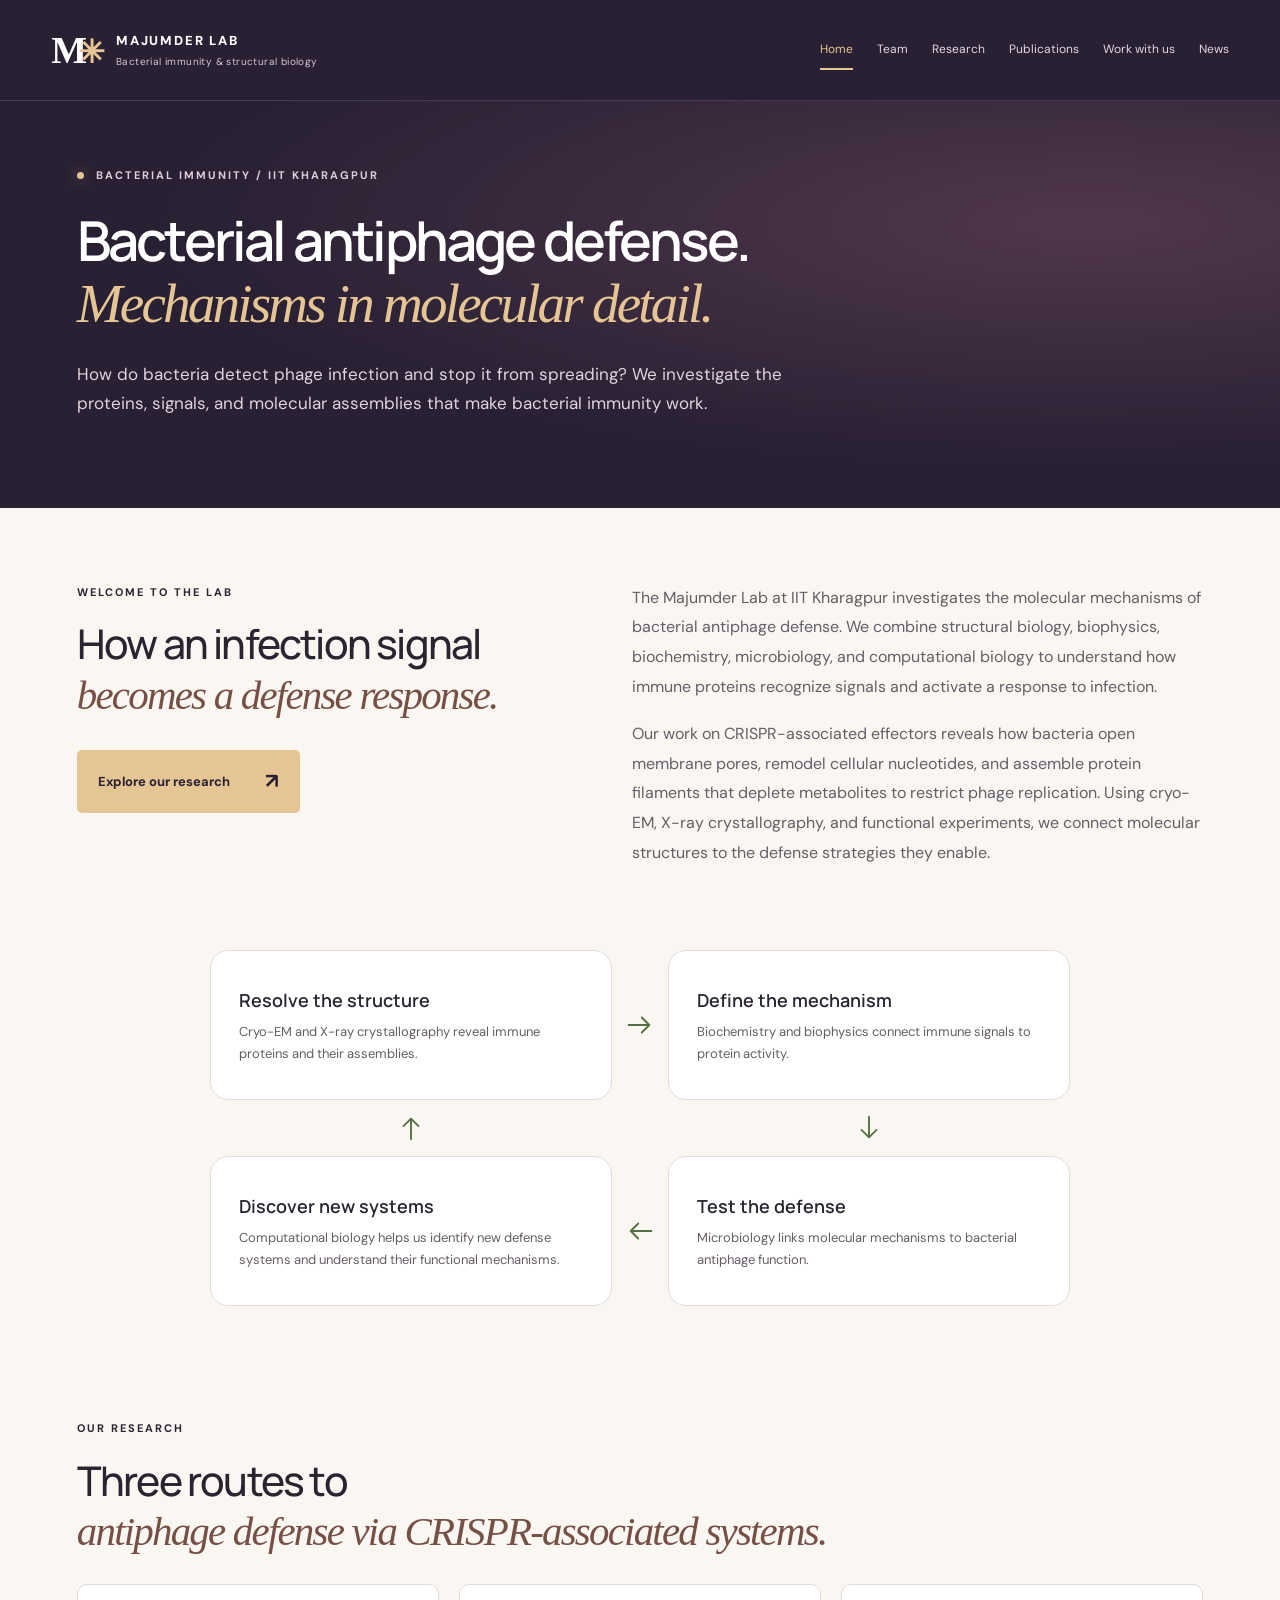
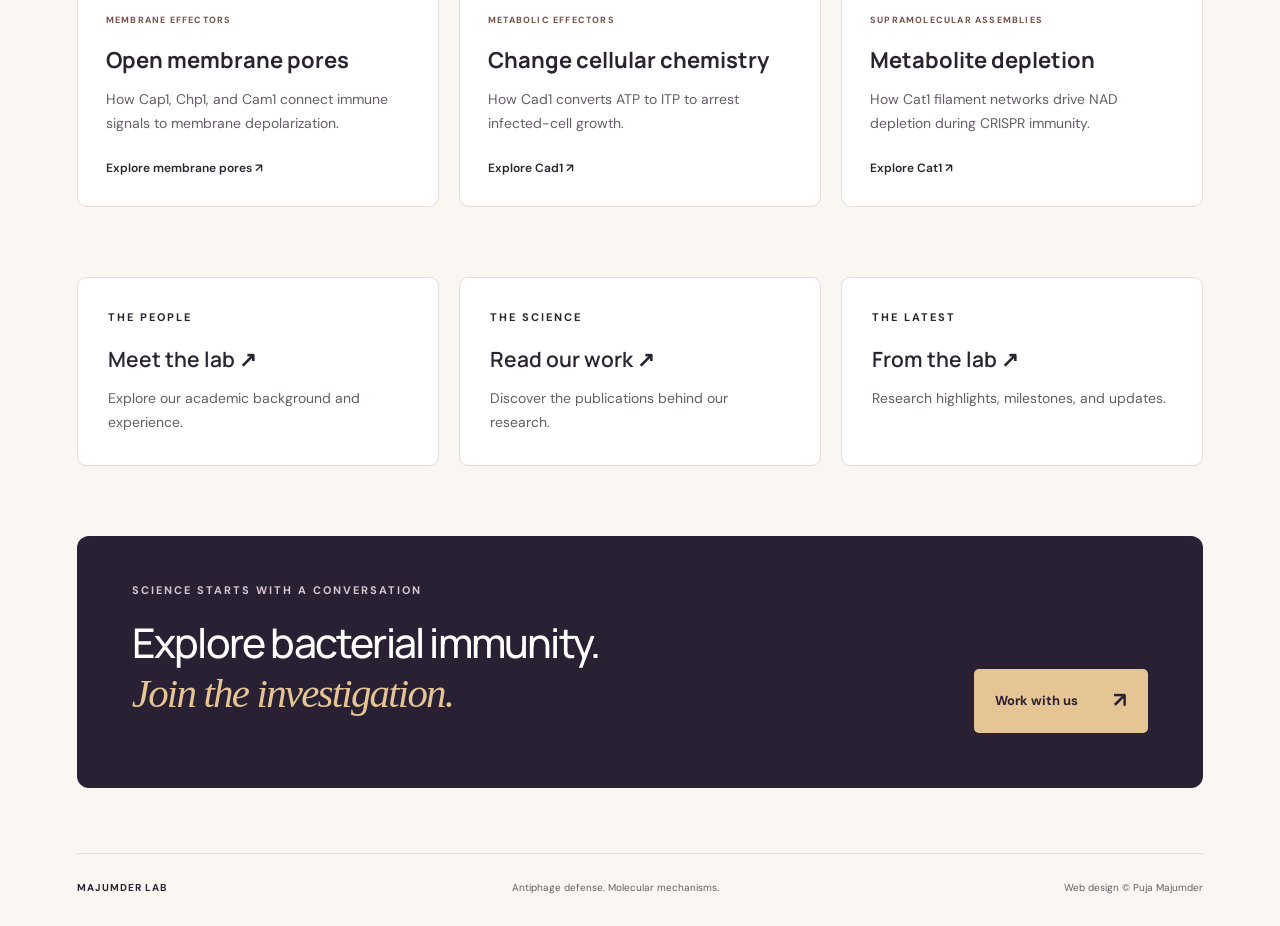
==== commit 9287cd0b: "update" ====
--- a/index.html
+++ b/index.html
@@ -1,5 +1,5 @@
 <!DOCTYPE html>
-<html lang="en"><head><meta charset="utf-8"><meta name="viewport" content="width=device-width, initial-scale=1"><title>Majumder Lab | Bacterial Antiphage Defense</title><meta name="description" content="The Majumder Lab at IIT Kharagpur studies bacterial antiphage defense through structural biology, biophysics, biochemistry, microbiology, and computational biology."><link rel="stylesheet" href="assets/css/site.css?v=cycle-20261104i"><link rel="stylesheet" href="assets/css/pages.css?v=review-20261104d"><link rel="icon" href="assets/favicon.svg" type="image/svg+xml"></head><body class="home-page"><a class="skip-link" href="#main">Skip to content</a><header class="site-header"><div class="header-inner">
+<html lang="en"><head><meta charset="utf-8"><meta name="viewport" content="width=device-width, initial-scale=1"><title>Majumder Lab | Bacterial Antiphage Defense</title><meta name="description" content="The Majumder Lab at IIT Kharagpur studies bacterial antiphage defense through structural biology, biophysics, biochemistry, microbiology, and computational biology."><link rel="stylesheet" href="assets/css/site.css?v=palette-20261120"><link rel="stylesheet" href="assets/css/pages.css?v=palette-20261120"><link rel="icon" href="assets/favicon.svg" type="image/svg+xml"></head><body class="home-page"><a class="skip-link" href="#main">Skip to content</a><header class="site-header"><div class="header-inner">
 <a class="brand" href="index.html"><span class="brand-mark" aria-hidden="true">M<span>✳︎</span></span><span>MAJUMDER LAB<small>Bacterial immunity &amp; structural biology</small></span></a>
 <nav aria-label="Main navigation"><a href="index.html" aria-current="page">Home</a><a href="Team.html">Team</a><a href="Research.html">Research</a><a href="Publications.html">Publications</a><a href="Opportunity.html">Work with us</a><a href="News.html">News</a></nav>
 </div></header><main id="main"><section class="hero page-hero"><div class="container"><p class="eyebrow"><span class="status-dot"></span> BACTERIAL IMMUNITY / IIT KHARAGPUR</p><h1>Bacterial antiphage defense.<br><em>Mechanisms in molecular detail.</em></h1><p class="hero-copy">How do bacteria detect phage infection and stop it from spreading? We investigate the proteins, signals, and molecular assemblies that make bacterial immunity work.</p></div></section><section class="container home-intro"><div><p class="eyebrow">WELCOME TO THE LAB</p><h2>How an infection signal<br><em>becomes a defense response.</em></h2><a class="button" href="Research.html">Explore our research <span aria-hidden="true">↗</span></a></div><div class="intro"><p>The Majumder Lab at IIT Kharagpur investigates the molecular mechanisms of bacterial antiphage defense. We combine structural biology, biophysics, biochemistry, microbiology, and computational biology to understand how immune proteins recognize signals and activate a response to infection.</p><p>Our work on CRISPR-associated effectors reveals how bacteria open membrane pores, remodel cellular nucleotides, and assemble protein filaments that deplete metabolites to restrict phage replication. Using cryo-EM, X-ray crystallography, and functional experiments, we connect molecular structures to the defense strategies they enable.</p></div></section><section class="container methods methods-cycle" aria-label="Our research cycle"><div><h3>Resolve the structure</h3><p>Cryo-EM and X-ray crystallography reveal immune proteins and their assemblies.</p></div><div><h3>Define the mechanism</h3><p>Biochemistry and biophysics connect immune signals to protein activity.</p></div><div><h3>Test the defense</h3><p>Microbiology links molecular mechanisms to bacterial antiphage function.</p></div><div><h3>Discover new systems</h3><p>Computational biology helps us identify new defense systems and understand their functional mechanisms.</p></div></section><section class="container defense-focus" aria-labelledby="defense-focus-heading"><p class="eyebrow">OUR RESEARCH</p><h2 id="defense-focus-heading">Three routes to<br><em>antiphage defense via CRISPR-associated systems.</em></h2><div class="defense-focus-grid"><a href="Research.html#membrane-effectors"><span class="eyebrow">MEMBRANE EFFECTORS</span><h3>Open membrane pores</h3><p>How Cap1, Chp1, and Cam1 connect immune signals to membrane depolarization.</p><span class="focus-link">Explore membrane pores ↗</span></a><a href="Research.html#cad1"><span class="eyebrow">METABOLIC EFFECTORS</span><h3>Change cellular chemistry</h3><p>How Cad1 converts ATP to ITP to arrest infected-cell growth.</p><span class="focus-link">Explore Cad1 ↗</span></a><a href="Research.html#cat1"><span class="eyebrow">SUPRAMOLECULAR ASSEMBLIES</span><h3>Metabolite depletion</h3><p>How Cat1 filament networks drive NAD depletion during CRISPR immunity.</p><span class="focus-link">Explore Cat1 ↗</span></a></div></section><section class="container link-grid"><a href="Team.html"><p class="eyebrow">THE PEOPLE</p><h3>Meet the lab ↗</h3><p>Explore our academic background and experience.</p></a><a href="Publications.html"><p class="eyebrow">THE SCIENCE</p><h3>Read our work ↗</h3><p>Discover the publications behind our research.</p></a><a href="News.html"><p class="eyebrow">THE LATEST</p><h3>From the lab ↗</h3><p>Research highlights, milestones, and updates.</p></a></section><section class="closing container"><p class="eyebrow">SCIENCE STARTS WITH A CONVERSATION</p><h2>Explore bacterial immunity.<br><em>Join the investigation.</em></h2><a class="button" href="Opportunity.html">Work with us <span aria-hidden="true">↗</span></a></section></main><footer class="site-footer container"><a href="index.html">MAJUMDER LAB</a><span>Antiphage defense. Molecular mechanisms.</span><span>Web design © Puja Majumder</span></footer></body></html>
--- a/assets/css/site.css
+++ b/assets/css/site.css
@@ -1,8 +1,8 @@
 @import url('https://fonts.googleapis.com/css2?family=DM+Sans:wght@400;500;600;700&family=Manrope:wght@400;500;600;700;800&display=swap');
-:root{--ink:#152529;--muted:#5c6c70;--lime:#c4f66b;--dark:#10282e;--paper:#f6f7f2;--line:#dce3da}*{box-sizing:border-box}html{scroll-behavior:smooth;scroll-padding-top:110px}body{margin:0;background:var(--paper);color:var(--ink);font-family:'DM Sans',Arial,sans-serif;line-height:1.7}a{color:inherit}img{display:block;max-width:100%;height:auto}h1,h2,h3,h4,p,figure{margin:0}h1,h2,h3,h4{font-family:Manrope,Arial,sans-serif}a:focus-visible,summary:focus-visible{outline:3px solid #6c9b20;outline-offset:5px}.container{width:min(1200px,88%);margin-inline:auto}.site-header{background:var(--dark);color:#fff;border-bottom:1px solid #ffffff20}.header-inner{max-width:1440px;width:92%;margin:auto;display:flex;align-items:center;justify-content:space-between;gap:28px;min-height:100px}.brand{display:flex;align-items:center;gap:12px;text-decoration:none;font-size:13px;letter-spacing:1.8px;font-weight:800;white-space:nowrap}.brand small{display:block;font-size:10px;font-weight:400;letter-spacing:.4px;color:#b6c7c9}.brand-mark{flex-shrink:0;font-family:Georgia,serif;font-size:38px;letter-spacing:-9px;line-height:1;margin-right:8px}.brand-mark span{color:var(--lime);font-family:Georgia,"Times New Roman",serif;font-size:32px}.site-header nav{display:flex;gap:24px;font-size:12px}.site-header nav a{text-decoration:none;padding:9px 0;color:#c5d3d5;white-space:nowrap}.site-header nav a:hover,.site-header nav a[aria-current]{color:var(--lime)}.site-header nav a[aria-current]{border-bottom:2px solid var(--lime)}.hero{color:white;background:radial-gradient(ellipse at 85% 30%,#214b50,transparent 60%),var(--dark);padding:78px 0 65px;overflow:hidden}.hero-grid{display:grid;grid-template-columns:1.15fr 1fr;align-items:center;gap:65px}.eyebrow{font-size:11px;letter-spacing:2px;font-weight:700;text-transform:uppercase;line-height:1.7}.hero .eyebrow{color:#bcd0ca}.status-dot{display:inline-block;width:7px;height:7px;background:var(--lime);border-radius:50%;margin-right:7px;box-shadow:0 0 16px #c4f66870}h1{font-size:clamp(40px,4.3vw,66px);letter-spacing:-2.8px;line-height:1.12;font-weight:600;margin:25px 0}em{font-family:Georgia,'Times New Roman',serif;font-weight:400}.hero h1 em{color:var(--lime)}.hero-copy{color:#bdced0;font-size:17px;max-width:410px;margin-bottom:30px}.button{display:inline-flex;align-items:center;gap:35px;background:var(--lime);color:var(--dark);text-decoration:none;font-size:13px;font-weight:700;border-radius:5px;padding:14px 21px;transition:transform .2s,background .2s}.button:hover{background:#d5ff91;transform:translateY(-3px)}.button span{font-size:21px}.hero-tags{display:flex;flex-wrap:wrap;gap:8px;margin-top:34px}.hero-tags span{font-size:10px;border:1px solid #ffffff30;border-radius:30px;padding:5px 12px;color:#d3dedd}.hero-figure{background:#fff;border-radius:12px;overflow:hidden;box-shadow:16px 20px 0 #ffffff06,0 24px 80px #0003;transform:rotate(2deg)}.figure-top{display:flex;align-items:center;justify-content:space-between;padding:15px 20px;font-size:9px;letter-spacing:1.6px;font-weight:700;border-bottom:1px solid var(--line);color:var(--muted)}.hero-figure img{width:100%;height:auto;padding:18px}.hero-figure figcaption{padding:15px 20px;color:var(--muted);font-size:11px;border-top:1px solid var(--line)}.approach{display:grid;grid-template-columns:1fr 1.2fr;gap:90px;padding-top:90px;padding-bottom:35px}h2{font-size:clamp(32px,3.2vw,46px);font-weight:500;line-height:1.2;letter-spacing:-1.8px;margin-top:18px}h2 em{color:#547241}.intro{font-size:17px;line-height:1.85}.methods{display:grid;grid-template-columns:repeat(3,1fr);border:1px solid var(--line);border-radius:8px;margin-top:20px;margin-bottom:95px;overflow:hidden}.methods>div{padding:25px 30px;position:relative}.methods>div+div{border-left:1px solid var(--line)}.methods span{position:absolute;right:24px;top:23px;font-size:11px;color:#72886a}.methods h3{font-size:18px;font-weight:600;margin-bottom:6px}.methods p{color:var(--muted);font-size:13px;max-width:240px}.section-heading{display:flex;justify-content:space-between;align-items:flex-end;gap:40px}.section-heading>p{max-width:340px;color:var(--muted);font-size:14px}.project-nav{display:grid;grid-template-columns:repeat(4,1fr);gap:12px;margin-top:35px}.project-nav a{display:flex;justify-content:space-between;text-decoration:none;font-size:14px;padding:13px 20px;border:1px solid var(--line);border-radius:5px;transition:background .2s}.project-nav a:hover{background:var(--lime)}.project-nav span{color:#638340}.context{margin-bottom:38px}details{margin-top:20px;border-top:1px solid var(--line)}summary{cursor:pointer;padding:15px 0;font-size:12px;font-weight:600;display:flex;justify-content:space-between;gap:20px;list-style:none}summary::-webkit-details-marker{display:none}summary span{font-size:18px;line-height:1;transition:transform .2s}details[open]>summary span:last-child{transform:rotate(45deg)}.detail-copy{color:var(--muted);font-size:14px;line-height:1.9;padding:5px 0 20px}.detail-copy a{color:#3d642e;text-underline-offset:3px}.project{display:grid;grid-template-columns:1.12fr 1fr;align-items:start;gap:55px;border-top:1px solid var(--line);padding:48px 0 55px;scroll-margin-top:25px}.project-figure{background:white;border:1px solid var(--line);border-radius:9px;overflow:hidden}.project-figure img{width:100%;height:auto;padding:24px;transition:transform .3s}.project-figure a{display:block;overflow:hidden}.project-figure a:hover img{transform:scale(1.025)}.project-figure figcaption{border-top:1px solid var(--line);font-size:10px;color:var(--muted);padding:12px 20px;display:flex;justify-content:space-between}.project-copy{padding-top:8px}.project-copy .eyebrow{color:#61765b;font-size:9px;letter-spacing:1.5px}.project h3{font-size:58px;line-height:1.1;letter-spacing:-3px;margin:15px 0}.project h4{font-size:22px;line-height:1.4;font-weight:500;margin-bottom:17px;letter-spacing:-.6px}.project-copy>p:not(.eyebrow){font-size:14px;color:var(--muted)}.paper-link{display:inline-flex;gap:25px;align-items:center;font-size:12px;font-weight:700;text-decoration:none;border-bottom:1px solid #849774;padding-bottom:4px;margin-top:22px}.paper-link:hover{color:#547241}.closing{background:var(--dark);color:white;border-radius:12px;padding:45px 55px;margin-top:20px;margin-bottom:55px;position:relative}.closing .eyebrow{color:#b0c6bb}.closing h2{margin-bottom:25px}.closing h2 em{color:var(--lime)}.closing .button{position:absolute;right:55px;bottom:55px}.site-footer{display:flex;align-items:center;justify-content:space-between;gap:20px;padding-bottom:30px;font-size:10px;color:var(--muted)}.site-footer a{font-weight:700;letter-spacing:1px;text-decoration:none;color:var(--ink)}.skip-link{position:fixed;top:-70px;left:15px;z-index:99;background:var(--lime);padding:12px}.skip-link:focus{top:10px}@media(min-width:1000px){.project:nth-of-type(even) .project-figure{order:2}}@media(max-width:1050px){.header-inner{flex-direction:column;gap:12px;padding:20px 0 12px}.hero-grid{gap:30px}h1{letter-spacing:-1.7px}.approach{gap:40px}.project{gap:30px}}@media(max-width:720px){.container{width:88%}.site-header nav{gap:16px;flex-wrap:wrap;justify-content:center;font-size:11px}.brand small{font-size:9px}.hero{padding:45px 0}.hero-grid,.approach,.project{grid-template-columns:1fr}.hero-grid{gap:40px}h1{font-size:44px}.hero-copy{font-size:16px}.hero-figure{transform:none}.approach{padding-top:55px;gap:25px}.intro{font-size:16px}.methods{grid-template-columns:1fr;margin-bottom:55px}.methods>div{padding:20px 25px}.methods>div+div{border-left:0;border-top:1px solid var(--line)}.methods p{max-width:100%}.section-heading{display:block}.section-heading>p{margin-top:20px}.project-nav{gap:7px}.project-nav a{padding:10px;font-size:12px}.project{gap:25px;padding:30px 0}.project h3{font-size:48px}.closing{padding:30px}.closing .button{position:static}.site-footer{flex-wrap:wrap}.site-footer span:last-child{width:100%}}@media(prefers-reduced-motion:reduce){html{scroll-behavior:auto}*,*::before,*::after{transition:none!important}}
+:root{--ink:#2a2330;--muted:#665d66;--accent:#e5c593;--dark:#292033;--paper:#faf7f3;--line:#e4dcd9}*{box-sizing:border-box}html{scroll-behavior:smooth;scroll-padding-top:110px}body{margin:0;background:var(--paper);color:var(--ink);font-family:'DM Sans',Arial,sans-serif;line-height:1.7}a{color:inherit}img{display:block;max-width:100%;height:auto}h1,h2,h3,h4,p,figure{margin:0}h1,h2,h3,h4{font-family:Manrope,Arial,sans-serif}a:focus-visible,summary:focus-visible{outline:3px solid #ad7f50;outline-offset:5px}.container{width:min(1200px,88%);margin-inline:auto}.site-header{background:var(--dark);color:#fff;border-bottom:1px solid #ffffff20}.header-inner{max-width:1440px;width:92%;margin:auto;display:flex;align-items:center;justify-content:space-between;gap:28px;min-height:100px}.brand{display:flex;align-items:center;gap:12px;text-decoration:none;font-size:13px;letter-spacing:1.8px;font-weight:800;white-space:nowrap}.brand small{display:block;font-size:10px;font-weight:400;letter-spacing:.4px;color:#d6c6d3}.brand-mark{flex-shrink:0;font-family:Georgia,serif;font-size:38px;letter-spacing:-9px;line-height:1;margin-right:8px}.brand-mark span{color:var(--accent);font-family:Georgia,"Times New Roman",serif;font-size:32px}.site-header nav{display:flex;gap:24px;font-size:12px}.site-header nav a{text-decoration:none;padding:9px 0;color:#e3d6e1;white-space:nowrap}.site-header nav a:hover,.site-header nav a[aria-current]{color:var(--accent)}.site-header nav a[aria-current]{border-bottom:2px solid var(--accent)}.hero{color:white;background:radial-gradient(ellipse at 85% 30%,#50374c,transparent 60%),var(--dark);padding:78px 0 65px;overflow:hidden}.hero-grid{display:grid;grid-template-columns:1.15fr 1fr;align-items:center;gap:65px}.eyebrow{font-size:11px;letter-spacing:2px;font-weight:700;text-transform:uppercase;line-height:1.7}.hero .eyebrow{color:#dfceda}.status-dot{display:inline-block;width:7px;height:7px;background:var(--accent);border-radius:50%;margin-right:7px;box-shadow:0 0 16px #e5c59370}h1{font-size:clamp(40px,4.3vw,66px);letter-spacing:-2.8px;line-height:1.12;font-weight:600;margin:25px 0}em{font-family:Georgia,'Times New Roman',serif;font-weight:400}.hero h1 em{color:var(--accent)}.hero-copy{color:#e1d3de;font-size:17px;max-width:410px;margin-bottom:30px}.button{display:inline-flex;align-items:center;gap:35px;background:var(--accent);color:var(--dark);text-decoration:none;font-size:13px;font-weight:700;border-radius:5px;padding:14px 21px;transition:transform .2s,background .2s}.button:hover{background:#f1d8b3;transform:translateY(-3px)}.button span{font-size:21px}.hero-tags{display:flex;flex-wrap:wrap;gap:8px;margin-top:34px}.hero-tags span{font-size:10px;border:1px solid #ffffff30;border-radius:30px;padding:5px 12px;color:#ece1e9}.hero-figure{background:#fff;border-radius:12px;overflow:hidden;box-shadow:16px 20px 0 #ffffff06,0 24px 80px #0003;transform:rotate(2deg)}.figure-top{display:flex;align-items:center;justify-content:space-between;padding:15px 20px;font-size:9px;letter-spacing:1.6px;font-weight:700;border-bottom:1px solid var(--line);color:var(--muted)}.hero-figure img{width:100%;height:auto;padding:18px}.hero-figure figcaption{padding:15px 20px;color:var(--muted);font-size:11px;border-top:1px solid var(--line)}.approach{display:grid;grid-template-columns:1fr 1.2fr;gap:90px;padding-top:90px;padding-bottom:35px}h2{font-size:clamp(32px,3.2vw,46px);font-weight:500;line-height:1.2;letter-spacing:-1.8px;margin-top:18px}h2 em{color:#765044}.intro{font-size:17px;line-height:1.85}.methods{display:grid;grid-template-columns:repeat(3,1fr);border:1px solid var(--line);border-radius:8px;margin-top:20px;margin-bottom:95px;overflow:hidden}.methods>div{padding:25px 30px;position:relative}.methods>div+div{border-left:1px solid var(--line)}.methods span{position:absolute;right:24px;top:23px;font-size:11px;color:#765044}.methods h3{font-size:18px;font-weight:600;margin-bottom:6px}.methods p{color:var(--muted);font-size:13px;max-width:240px}.section-heading{display:flex;justify-content:space-between;align-items:flex-end;gap:40px}.section-heading>p{max-width:340px;color:var(--muted);font-size:14px}.project-nav{display:grid;grid-template-columns:repeat(4,1fr);gap:12px;margin-top:35px}.project-nav a{display:flex;justify-content:space-between;text-decoration:none;font-size:14px;padding:13px 20px;border:1px solid var(--line);border-radius:5px;transition:background .2s}.project-nav a:hover{background:var(--accent)}.project-nav span{color:#704638}.context{margin-bottom:38px}details{margin-top:20px;border-top:1px solid var(--line)}summary{cursor:pointer;padding:15px 0;font-size:12px;font-weight:600;display:flex;justify-content:space-between;gap:20px;list-style:none}summary::-webkit-details-marker{display:none}summary span{font-size:18px;line-height:1;transition:transform .2s}details[open]>summary span:last-child{transform:rotate(45deg)}.detail-copy{color:var(--muted);font-size:14px;line-height:1.9;padding:5px 0 20px}.detail-copy a{color:#704638;text-underline-offset:3px}.project{display:grid;grid-template-columns:1.12fr 1fr;align-items:start;gap:55px;border-top:1px solid var(--line);padding:48px 0 55px;scroll-margin-top:25px}.project-figure{background:white;border:1px solid var(--line);border-radius:9px;overflow:hidden}.project-figure img{width:100%;height:auto;padding:24px;transition:transform .3s}.project-figure a{display:block;overflow:hidden}.project-figure a:hover img{transform:scale(1.025)}.project-figure figcaption{border-top:1px solid var(--line);font-size:10px;color:var(--muted);padding:12px 20px;display:flex;justify-content:space-between}.project-copy{padding-top:8px}.project-copy .eyebrow{color:#765044;font-size:9px;letter-spacing:1.5px}.project h3{font-size:58px;line-height:1.1;letter-spacing:-3px;margin:15px 0}.project h4{font-size:22px;line-height:1.4;font-weight:500;margin-bottom:17px;letter-spacing:-.6px}.project-copy>p:not(.eyebrow){font-size:14px;color:var(--muted)}.paper-link{display:inline-flex;gap:25px;align-items:center;font-size:12px;font-weight:700;text-decoration:none;border-bottom:1px solid #a08274;padding-bottom:4px;margin-top:22px}.paper-link:hover{color:#765044}.closing{background:var(--dark);color:white;border-radius:12px;padding:45px 55px;margin-top:20px;margin-bottom:55px;position:relative}.closing .eyebrow{color:#d7c5d2}.closing h2{margin-bottom:25px}.closing h2 em{color:var(--accent)}.closing .button{position:absolute;right:55px;bottom:55px}.site-footer{display:flex;align-items:center;justify-content:space-between;gap:20px;padding-bottom:30px;font-size:10px;color:var(--muted)}.site-footer a{font-weight:700;letter-spacing:1px;text-decoration:none;color:var(--ink)}.skip-link{position:fixed;top:-70px;left:15px;z-index:99;background:var(--accent);padding:12px}.skip-link:focus{top:10px}@media(min-width:1000px){.project:nth-of-type(even) .project-figure{order:2}}@media(max-width:1050px){.header-inner{flex-direction:column;gap:12px;padding:20px 0 12px}.hero-grid{gap:30px}h1{letter-spacing:-1.7px}.approach{gap:40px}.project{gap:30px}}@media(max-width:720px){.container{width:88%}.site-header nav{gap:16px;flex-wrap:wrap;justify-content:center;font-size:11px}.brand small{font-size:9px}.hero{padding:45px 0}.hero-grid,.approach,.project{grid-template-columns:1fr}.hero-grid{gap:40px}h1{font-size:44px}.hero-copy{font-size:16px}.hero-figure{transform:none}.approach{padding-top:55px;gap:25px}.intro{font-size:16px}.methods{grid-template-columns:1fr;margin-bottom:55px}.methods>div{padding:20px 25px}.methods>div+div{border-left:0;border-top:1px solid var(--line)}.methods p{max-width:100%}.section-heading{display:block}.section-heading>p{margin-top:20px}.project-nav{gap:7px}.project-nav a{padding:10px;font-size:12px}.project{gap:25px;padding:30px 0}.project h3{font-size:48px}.closing{padding:30px}.closing .button{position:static}.site-footer{flex-wrap:wrap}.site-footer span:last-child{width:100%}}@media(prefers-reduced-motion:reduce){html{scroll-behavior:auto}*,*::before,*::after{transition:none!important}}
 
 /* Research on membrane effectors. */
-.project-nav{grid-template-columns:repeat(6,minmax(0,1fr))}.membrane-effectors{border-top:1px solid var(--line);padding:35px 0 50px;scroll-margin-top:25px}.membrane-grid{display:grid;grid-template-columns:repeat(2,minmax(0,1fr));gap:24px;margin-top:30px}.membrane-grid>article{padding:30px;border:1px solid var(--line);border-radius:10px;background:white;scroll-margin-top:30px}.membrane-grid h3{font-size:48px;letter-spacing:-2px;line-height:1.15;margin:12px 0}.membrane-grid h4{font-size:21px;line-height:1.4;margin-bottom:15px}.membrane-grid .eyebrow{font-size:9px;color:#577444;letter-spacing:1.2px}.membrane-grid p:not(.eyebrow){font-size:14px;color:var(--muted)}.membrane-grid .research-status{margin-top:16px;font-size:12px}.membrane-grid .research-status em{font-family:inherit}@media(max-width:720px){.project-nav{grid-template-columns:repeat(3,minmax(0,1fr))}.membrane-grid{grid-template-columns:1fr}.membrane-grid>article{padding:24px}.membrane-grid h3{font-size:40px}}
+.project-nav{grid-template-columns:repeat(6,minmax(0,1fr))}.membrane-effectors{border-top:1px solid var(--line);padding:35px 0 50px;scroll-margin-top:25px}.membrane-grid{display:grid;grid-template-columns:repeat(2,minmax(0,1fr));gap:24px;margin-top:30px}.membrane-grid>article{padding:30px;border:1px solid var(--line);border-radius:10px;background:white;scroll-margin-top:30px}.membrane-grid h3{font-size:48px;letter-spacing:-2px;line-height:1.15;margin:12px 0}.membrane-grid h4{font-size:21px;line-height:1.4;margin-bottom:15px}.membrane-grid .eyebrow{font-size:9px;color:#765044;letter-spacing:1.2px}.membrane-grid p:not(.eyebrow){font-size:14px;color:var(--muted)}.membrane-grid .research-status{margin-top:16px;font-size:12px}.membrane-grid .research-status em{font-family:inherit}@media(max-width:720px){.project-nav{grid-template-columns:repeat(3,minmax(0,1fr))}.membrane-grid{grid-template-columns:1fr}.membrane-grid>article{padding:24px}.membrane-grid h3{font-size:40px}}
 
 .project h3{font-size:clamp(30px,3.8vw,48px);letter-spacing:-1.6px}.project-nav a{gap:8px;align-items:center}.project-nav a span{flex-shrink:0}
 
--- a/assets/css/pages.css
+++ b/assets/css/pages.css
@@ -1,5 +1,5 @@
 /* Page layouts built on the shared research-page design system. */
-body{min-height:100vh;display:flex;flex-direction:column}main{flex:1;min-width:0}.page-hero{padding:65px 0 60px}.page-hero h1{max-width:950px}.page-hero .hero-copy{max-width:680px}.home-intro{display:grid;grid-template-columns:1fr 1.2fr;gap:80px;padding:75px 0 45px}.home-intro .button{margin-top:30px}.home-intro .intro{font-size:16px;color:var(--muted)}.link-grid{display:grid;grid-template-columns:repeat(3,1fr);gap:20px;margin-top:-35px;margin-bottom:70px}.link-grid>a{display:block;text-decoration:none;padding:30px;background:white;border:1px solid var(--line);border-radius:9px;transition:transform .2s,border-color .2s}.link-grid>a:hover{transform:translateY(-4px);border-color:#829f6a}.link-grid h3{font-size:21px;font-weight:600;margin:15px 0 10px}.link-grid p:last-child{font-size:14px;color:var(--muted)}.profile-grid{display:grid;grid-template-columns:340px 1fr;gap:70px;padding:65px 0 80px;align-items:start}.profile-card{background:white;border:1px solid var(--line);border-radius:12px;overflow:hidden}.profile-card>img{width:100%;aspect-ratio:1/1.1;object-fit:cover;object-position:center top}.profile-card>div{padding:25px}.profile-card h2{font-size:26px;margin:0 0 12px;letter-spacing:-.7px}.profile-card p{font-size:13px;color:var(--muted)}.profile-note{margin-top:20px}.timeline-section+ .timeline-section{margin-top:35px}.timeline-section h2{font-size:27px;margin:0 0 25px;letter-spacing:-.8px}.timeline-section ul{margin:0;padding-left:20px;border-left:1px solid #c9d7bf;list-style:none}.timeline-section li{padding:0 0 22px 12px;font-size:14px;color:var(--muted);position:relative}.timeline-section li:before{content:'';position:absolute;left:-25px;top:8px;width:8px;height:8px;border:1px solid #769160;border-radius:50%;background:var(--paper)}.timeline-section li>span{display:block;color:#456431;font-size:12px;font-weight:700;margin-bottom:5px}.publication-section{padding:45px 0 75px}.scholar-links{display:flex;flex-wrap:wrap;gap:12px;margin-bottom:50px}.scholar-links a{padding:11px 20px;background:#e8eedf;border:1px solid var(--line);border-radius:30px;font-size:12px;text-decoration:none}.scholar-links a:hover{background:var(--lime)}.publication-section>h2{margin-bottom:30px}.paper-list{padding:0 0 0 42px;margin:0}.paper-list li{padding:25px 30px;margin:0 0 17px 15px;border:1px solid var(--line);background:white;border-radius:9px;font-size:15px;line-height:1.9}.paper-list li::marker{font-size:18px;color:#6c835c;font-weight:600}.paper-list a{color:#456431;text-decoration:underline;text-underline-offset:4px;font-weight:600}.paper-list strong{font-weight:700;color:var(--ink)}.paper-list em{font-family:inherit;font-style:italic}.news-feed{padding:60px 0 75px}.news-card{display:grid;grid-template-columns:310px 1fr;gap:35px;padding:30px;background:white;border:1px solid var(--line);border-radius:12px;margin-bottom:25px;align-items:center}.news-card figure{background:var(--paper);border-radius:6px;overflow:hidden}.news-card img{width:100%;max-height:340px;object-fit:contain}.news-card .eyebrow{color:#577444;margin-bottom:15px}.news-card p{font-size:14px;color:var(--muted)}.news-card a,.role-card p a{color:#456431;text-underline-offset:4px}.contact-grid{display:grid;grid-template-columns:1fr 1fr;gap:60px;padding-top:65px;padding-bottom:55px;align-items:center}.contact-grid h2{margin-bottom:20px}.contact-grid p:not(.eyebrow){font-size:14px;color:var(--muted);margin-bottom:18px}.contact-grid .button{margin:8px 0 20px;gap:10px;overflow-wrap:anywhere;max-width:100%}.map-card{overflow:hidden;border-radius:12px;border:1px solid var(--line);background:#e8eedf}.map-card iframe{display:block;width:100%;height:360px;border:0}.role-list{padding-bottom:65px}.role-card{padding:35px 40px;margin-bottom:22px;border:1px solid var(--line);background:white;border-radius:10px}.role-card .eyebrow{color:#577444}.role-card h2{font-size:28px;letter-spacing:-.8px;margin-bottom:20px}.role-card p:not(.eyebrow){font-size:15px;color:var(--muted)}.site-footer{border-top:1px solid var(--line);padding-top:25px;margin-top:10px}p,a,li{overflow-wrap:break-word}@media(max-width:900px){.profile-grid{grid-template-columns:280px 1fr;gap:35px}.news-card{grid-template-columns:230px 1fr;gap:25px}.home-intro{gap:35px}.link-grid{gap:12px}.link-grid>a{padding:22px}.contact-grid{gap:30px}}@media(max-width:650px){.page-hero{padding:40px 0}.page-hero h1{font-size:38px;letter-spacing:-1.6px}.home-intro,.profile-grid,.news-card,.contact-grid{grid-template-columns:1fr}.home-intro{padding-top:45px;gap:30px}.link-grid{grid-template-columns:1fr;margin-top:-20px;margin-bottom:40px}.profile-grid{padding:40px 0;gap:40px}.profile-card{max-width:380px;width:100%;margin:auto}.news-feed{padding-top:35px}.news-card{padding:20px;gap:22px}.news-card img{max-height:300px}.paper-list{padding-left:23px}.paper-list li{padding:20px;margin-left:5px;font-size:14px}.contact-grid{padding-top:40px;gap:25px}.role-card{padding:25px}.role-card h2{font-size:25px}.map-card iframe{height:300px}.scholar-links{gap:8px}.scholar-links a{padding:9px 14px}}
+body{min-height:100vh;display:flex;flex-direction:column}main{flex:1;min-width:0}.page-hero{padding:65px 0 60px}.page-hero h1{max-width:950px}.page-hero .hero-copy{max-width:680px}.home-intro{display:grid;grid-template-columns:1fr 1.2fr;gap:80px;padding:75px 0 45px}.home-intro .button{margin-top:30px}.home-intro .intro{font-size:16px;color:var(--muted)}.link-grid{display:grid;grid-template-columns:repeat(3,1fr);gap:20px;margin-top:-35px;margin-bottom:70px}.link-grid>a{display:block;text-decoration:none;padding:30px;background:white;border:1px solid var(--line);border-radius:9px;transition:transform .2s,border-color .2s}.link-grid>a:hover{transform:translateY(-4px);border-color:#a08274}.link-grid h3{font-size:21px;font-weight:600;margin:15px 0 10px}.link-grid p:last-child{font-size:14px;color:var(--muted)}.profile-grid{display:grid;grid-template-columns:340px 1fr;gap:70px;padding:65px 0 80px;align-items:start}.profile-card{background:white;border:1px solid var(--line);border-radius:12px;overflow:hidden}.profile-card>img{width:100%;aspect-ratio:1/1.1;object-fit:cover;object-position:center top}.profile-card>div{padding:25px}.profile-card h2{font-size:26px;margin:0 0 12px;letter-spacing:-.7px}.profile-card p{font-size:13px;color:var(--muted)}.profile-note{margin-top:20px}.timeline-section+ .timeline-section{margin-top:35px}.timeline-section h2{font-size:27px;margin:0 0 25px;letter-spacing:-.8px}.timeline-section ul{margin:0;padding-left:20px;border-left:1px solid #d8c8bd;list-style:none}.timeline-section li{padding:0 0 22px 12px;font-size:14px;color:var(--muted);position:relative}.timeline-section li:before{content:'';position:absolute;left:-25px;top:8px;width:8px;height:8px;border:1px solid #a08274;border-radius:50%;background:var(--paper)}.timeline-section li>span{display:block;color:#704638;font-size:12px;font-weight:700;margin-bottom:5px}.publication-section{padding:45px 0 75px}.scholar-links{display:flex;flex-wrap:wrap;gap:12px;margin-bottom:50px}.scholar-links a{padding:11px 20px;background:#f1e8df;border:1px solid var(--line);border-radius:30px;font-size:12px;text-decoration:none}.scholar-links a:hover{background:var(--accent)}.publication-section>h2{margin-bottom:30px}.paper-list{padding:0 0 0 42px;margin:0}.paper-list li{padding:25px 30px;margin:0 0 17px 15px;border:1px solid var(--line);background:white;border-radius:9px;font-size:15px;line-height:1.9}.paper-list li::marker{font-size:18px;color:#765044;font-weight:600}.paper-list a{color:#704638;text-decoration:underline;text-underline-offset:4px;font-weight:600}.paper-list strong{font-weight:700;color:var(--ink)}.paper-list em{font-family:inherit;font-style:italic}.news-feed{padding:60px 0 75px}.news-card{display:grid;grid-template-columns:310px 1fr;gap:35px;padding:30px;background:white;border:1px solid var(--line);border-radius:12px;margin-bottom:25px;align-items:center}.news-card figure{background:var(--paper);border-radius:6px;overflow:hidden}.news-card img{width:100%;max-height:340px;object-fit:contain}.news-card .eyebrow{color:#765044;margin-bottom:15px}.news-card p{font-size:14px;color:var(--muted)}.news-card a,.role-card p a{color:#704638;text-underline-offset:4px}.contact-grid{display:grid;grid-template-columns:1fr 1fr;gap:60px;padding-top:65px;padding-bottom:55px;align-items:center}.contact-grid h2{margin-bottom:20px}.contact-grid p:not(.eyebrow){font-size:14px;color:var(--muted);margin-bottom:18px}.contact-grid .button{margin:8px 0 20px;gap:10px;overflow-wrap:anywhere;max-width:100%}.map-card{overflow:hidden;border-radius:12px;border:1px solid var(--line);background:#f1e8df}.map-card iframe{display:block;width:100%;height:360px;border:0}.role-list{padding-bottom:65px}.role-card{padding:35px 40px;margin-bottom:22px;border:1px solid var(--line);background:white;border-radius:10px}.role-card .eyebrow{color:#765044}.role-card h2{font-size:28px;letter-spacing:-.8px;margin-bottom:20px}.role-card p:not(.eyebrow){font-size:15px;color:var(--muted)}.site-footer{border-top:1px solid var(--line);padding-top:25px;margin-top:10px}p,a,li{overflow-wrap:break-word}@media(max-width:900px){.profile-grid{grid-template-columns:280px 1fr;gap:35px}.news-card{grid-template-columns:230px 1fr;gap:25px}.home-intro{gap:35px}.link-grid{gap:12px}.link-grid>a{padding:22px}.contact-grid{gap:30px}}@media(max-width:650px){.page-hero{padding:40px 0}.page-hero h1{font-size:38px;letter-spacing:-1.6px}.home-intro,.profile-grid,.news-card,.contact-grid{grid-template-columns:1fr}.home-intro{padding-top:45px;gap:30px}.link-grid{grid-template-columns:1fr;margin-top:-20px;margin-bottom:40px}.profile-grid{padding:40px 0;gap:40px}.profile-card{max-width:380px;width:100%;margin:auto}.news-feed{padding-top:35px}.news-card{padding:20px;gap:22px}.news-card img{max-height:300px}.paper-list{padding-left:23px}.paper-list li{padding:20px;margin-left:5px;font-size:14px}.contact-grid{padding-top:40px;gap:25px}.role-card{padding:25px}.role-card h2{font-size:25px}.map-card iframe{height:300px}.scholar-links{gap:8px}.scholar-links a{padding:9px 14px}}
 
 /* BARC invited-talk update. */
 .news-card-barc h2{font-size:24px;line-height:1.3;letter-spacing:-.5px;margin:0 0 15px}.news-card-barc img{display:block;height:auto}.news-card-barc figcaption{padding:10px 12px;font-size:11px;line-height:1.6;color:var(--muted)}.news-card-barc p+p{margin-top:14px}
@@ -18,15 +18,15 @@
 
 .graduate-profile{border-top:1px solid var(--line)}.graduate-profile .profile-card>img{display:block;aspect-ratio:1;object-fit:contain}.graduate-profile .timeline-section>p:not(.eyebrow){font-size:15px;color:var(--muted);margin-bottom:25px}
 
-.graduate-team{padding:30px 0 40px;border-top:1px solid var(--line)}.graduate-team>.eyebrow{margin-bottom:18px}.graduate-member{display:flex;align-items:center;gap:25px;padding:22px;border:1px solid var(--line);border-radius:12px;background:white}.graduate-member>img{width:150px;height:150px;object-fit:cover;border-radius:7px;flex-shrink:0}.graduate-member h2{font-size:26px;margin:0 0 8px}.graduate-member p{font-size:14px;color:var(--muted);margin:0}.graduate-member .member-role{margin-bottom:12px;color:#456431}@media(max-width:650px){.graduate-member{align-items:flex-start;gap:18px}.graduate-member>img{width:100px;height:100px}.graduate-member h2{font-size:22px}}
+.graduate-team{padding:30px 0 40px;border-top:1px solid var(--line)}.graduate-team>.eyebrow{margin-bottom:18px}.graduate-member{display:flex;align-items:center;gap:25px;padding:22px;border:1px solid var(--line);border-radius:12px;background:white}.graduate-member>img{width:150px;height:150px;object-fit:cover;border-radius:7px;flex-shrink:0}.graduate-member h2{font-size:26px;margin:0 0 8px}.graduate-member p{font-size:14px;color:var(--muted);margin:0}.graduate-member .member-role{margin-bottom:12px;color:#704638}@media(max-width:650px){.graduate-member{align-items:flex-start;gap:18px}.graduate-member>img{width:100px;height:100px}.graduate-member h2{font-size:22px}}
 
-.principal-profile{padding-top:35px;padding-bottom:30px}.principal-card{padding:24px;border:1px solid var(--line);border-radius:12px;background:white}.principal-overview{display:flex;align-items:center;gap:28px}.principal-overview>img{width:180px;height:180px;object-fit:cover;object-position:center top;border-radius:8px}.principal-overview h2{font-size:28px;margin:6px 0 10px}.principal-overview p:not(.eyebrow){font-size:14px;color:var(--muted);margin-bottom:14px}.principal-overview .eyebrow{margin:0}.principal-details{margin-top:22px;border-top:1px solid var(--line)}.principal-details>summary{display:flex;justify-content:space-between;align-items:center;gap:15px;padding-top:18px;cursor:pointer;list-style:none;color:#456431;font-size:14px;font-weight:600}.principal-details>summary::-webkit-details-marker{display:none}.principal-details>summary:focus-visible{outline:2px solid #456431;outline-offset:5px}.expand-symbol{font-size:24px;line-height:1}.principal-details[open] .expand-symbol{transform:rotate(45deg)}.principal-timelines{padding-top:28px;display:grid;grid-template-columns:repeat(3,minmax(0,1fr));gap:28px}.principal-timelines .timeline-section+.timeline-section{margin-top:0}.principal-timelines .timeline-section h2{font-size:23px}@media(max-width:900px){.principal-timelines{grid-template-columns:1fr}}@media(max-width:650px){.principal-card{padding:20px}.principal-overview{gap:18px}.principal-overview>img{width:100px;height:110px;flex-shrink:0;object-fit:contain}.principal-overview h2{font-size:24px}.principal-overview .eyebrow{font-size:10px}.principal-overview .paper-link{font-size:12px}}
+.principal-profile{padding-top:35px;padding-bottom:30px}.principal-card{padding:24px;border:1px solid var(--line);border-radius:12px;background:white}.principal-overview{display:flex;align-items:center;gap:28px}.principal-overview>img{width:180px;height:180px;object-fit:cover;object-position:center top;border-radius:8px}.principal-overview h2{font-size:28px;margin:6px 0 10px}.principal-overview p:not(.eyebrow){font-size:14px;color:var(--muted);margin-bottom:14px}.principal-overview .eyebrow{margin:0}.principal-details{margin-top:22px;border-top:1px solid var(--line)}.principal-details>summary{display:flex;justify-content:space-between;align-items:center;gap:15px;padding-top:18px;cursor:pointer;list-style:none;color:#704638;font-size:14px;font-weight:600}.principal-details>summary::-webkit-details-marker{display:none}.principal-details>summary:focus-visible{outline:2px solid #704638;outline-offset:5px}.expand-symbol{font-size:24px;line-height:1}.principal-details[open] .expand-symbol{transform:rotate(45deg)}.principal-timelines{padding-top:28px;display:grid;grid-template-columns:repeat(3,minmax(0,1fr));gap:28px}.principal-timelines .timeline-section+.timeline-section{margin-top:0}.principal-timelines .timeline-section h2{font-size:23px}@media(max-width:900px){.principal-timelines{grid-template-columns:1fr}}@media(max-width:650px){.principal-card{padding:20px}.principal-overview{gap:18px}.principal-overview>img{width:100px;height:110px;flex-shrink:0;object-fit:contain}.principal-overview h2{font-size:24px}.principal-overview .eyebrow{font-size:10px}.principal-overview .paper-link{font-size:12px}}
 
 .principal-details>summary,.principal-details>summary>span{font-family:inherit;font-style:normal}.principal-details>summary>span:first-child{transform:none}
 
 .principal-details>summary>.profile-summary-label{font:inherit;transform:none;transition:none}
 
-.home-intro .intro p+p{margin-top:18px}.defense-focus{margin-bottom:70px}.defense-focus h2{margin-bottom:28px}.defense-focus-grid{display:grid;grid-template-columns:repeat(3,minmax(0,1fr));gap:20px}.defense-focus-grid>a{display:flex;flex-direction:column;padding:28px;border:1px solid var(--line);border-radius:10px;background:white;text-decoration:none}.defense-focus-grid .eyebrow{font-size:9px;color:#577444;letter-spacing:1.2px}.defense-focus-grid h3{font-size:22px;line-height:1.35;margin:18px 0 12px}.defense-focus-grid p{font-size:14px;color:var(--muted)}.focus-link{display:block;font-size:12px;font-weight:600;margin-top:auto;padding-top:22px}.defense-focus+.link-grid{margin-top:0}.home-page .hero-copy{max-width:760px}.home-page .page-hero h1{max-width:1100px}@media(max-width:800px){.defense-focus-grid{grid-template-columns:1fr}.defense-focus{margin-bottom:40px}}
+.home-intro .intro p+p{margin-top:18px}.defense-focus{margin-bottom:70px}.defense-focus h2{margin-bottom:28px}.defense-focus-grid{display:grid;grid-template-columns:repeat(3,minmax(0,1fr));gap:20px}.defense-focus-grid>a{display:flex;flex-direction:column;padding:28px;border:1px solid var(--line);border-radius:10px;background:white;text-decoration:none}.defense-focus-grid .eyebrow{font-size:9px;color:#765044;letter-spacing:1.2px}.defense-focus-grid h3{font-size:22px;line-height:1.35;margin:18px 0 12px}.defense-focus-grid p{font-size:14px;color:var(--muted)}.focus-link{display:block;font-size:12px;font-weight:600;margin-top:auto;padding-top:22px}.defense-focus+.link-grid{margin-top:0}.home-page .hero-copy{max-width:760px}.home-page .page-hero h1{max-width:1100px}@media(max-width:800px){.defense-focus-grid{grid-template-columns:1fr}.defense-focus{margin-bottom:40px}}
 
 .news-card-gnr .gnr-visuals{padding:16px;background:#fff}.news-card-gnr .gnr-portrait img{height:190px;width:100%;object-fit:contain}.gnr-visuals span{display:block;text-align:center;font-size:10px;line-height:1.5;color:var(--muted);margin-top:7px}.news-card-gnr figcaption{padding:10px 12px;font-size:10px;line-height:1.6;color:var(--muted);border-top:1px solid var(--line)}
 
